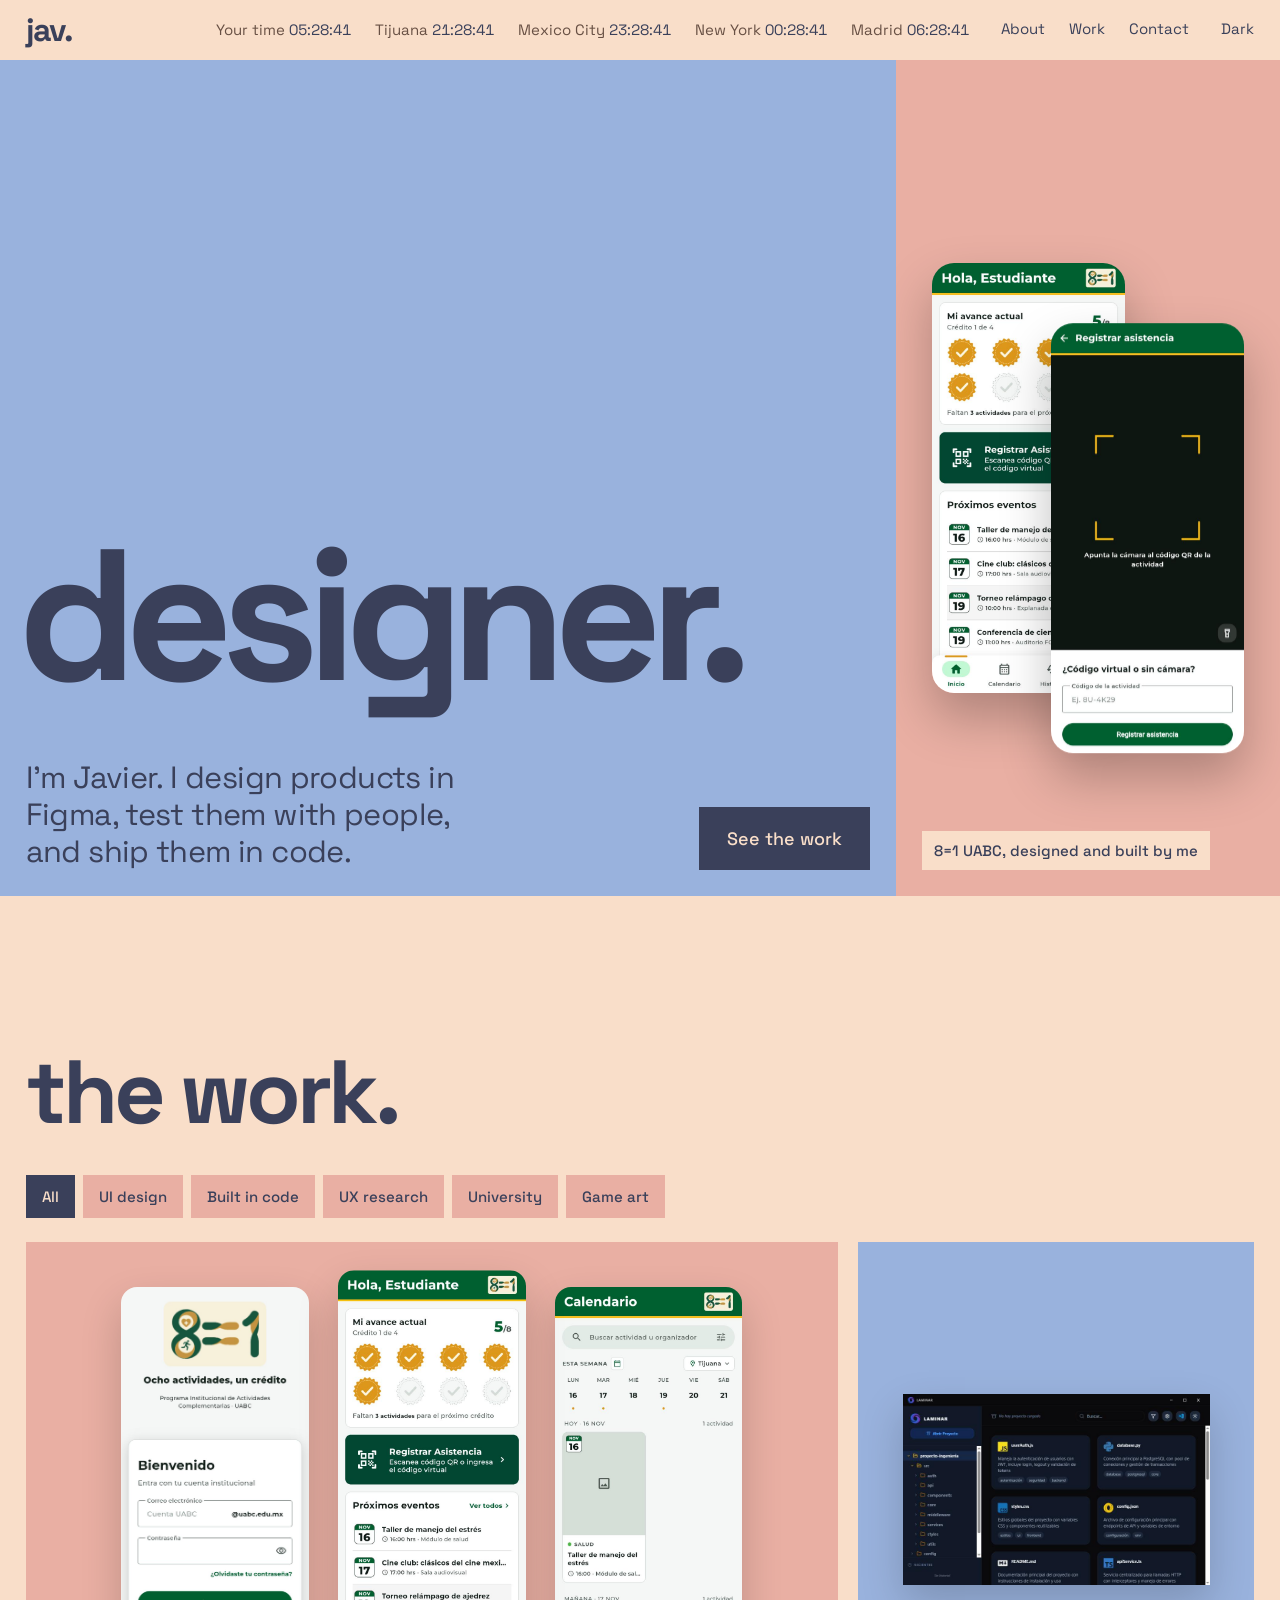
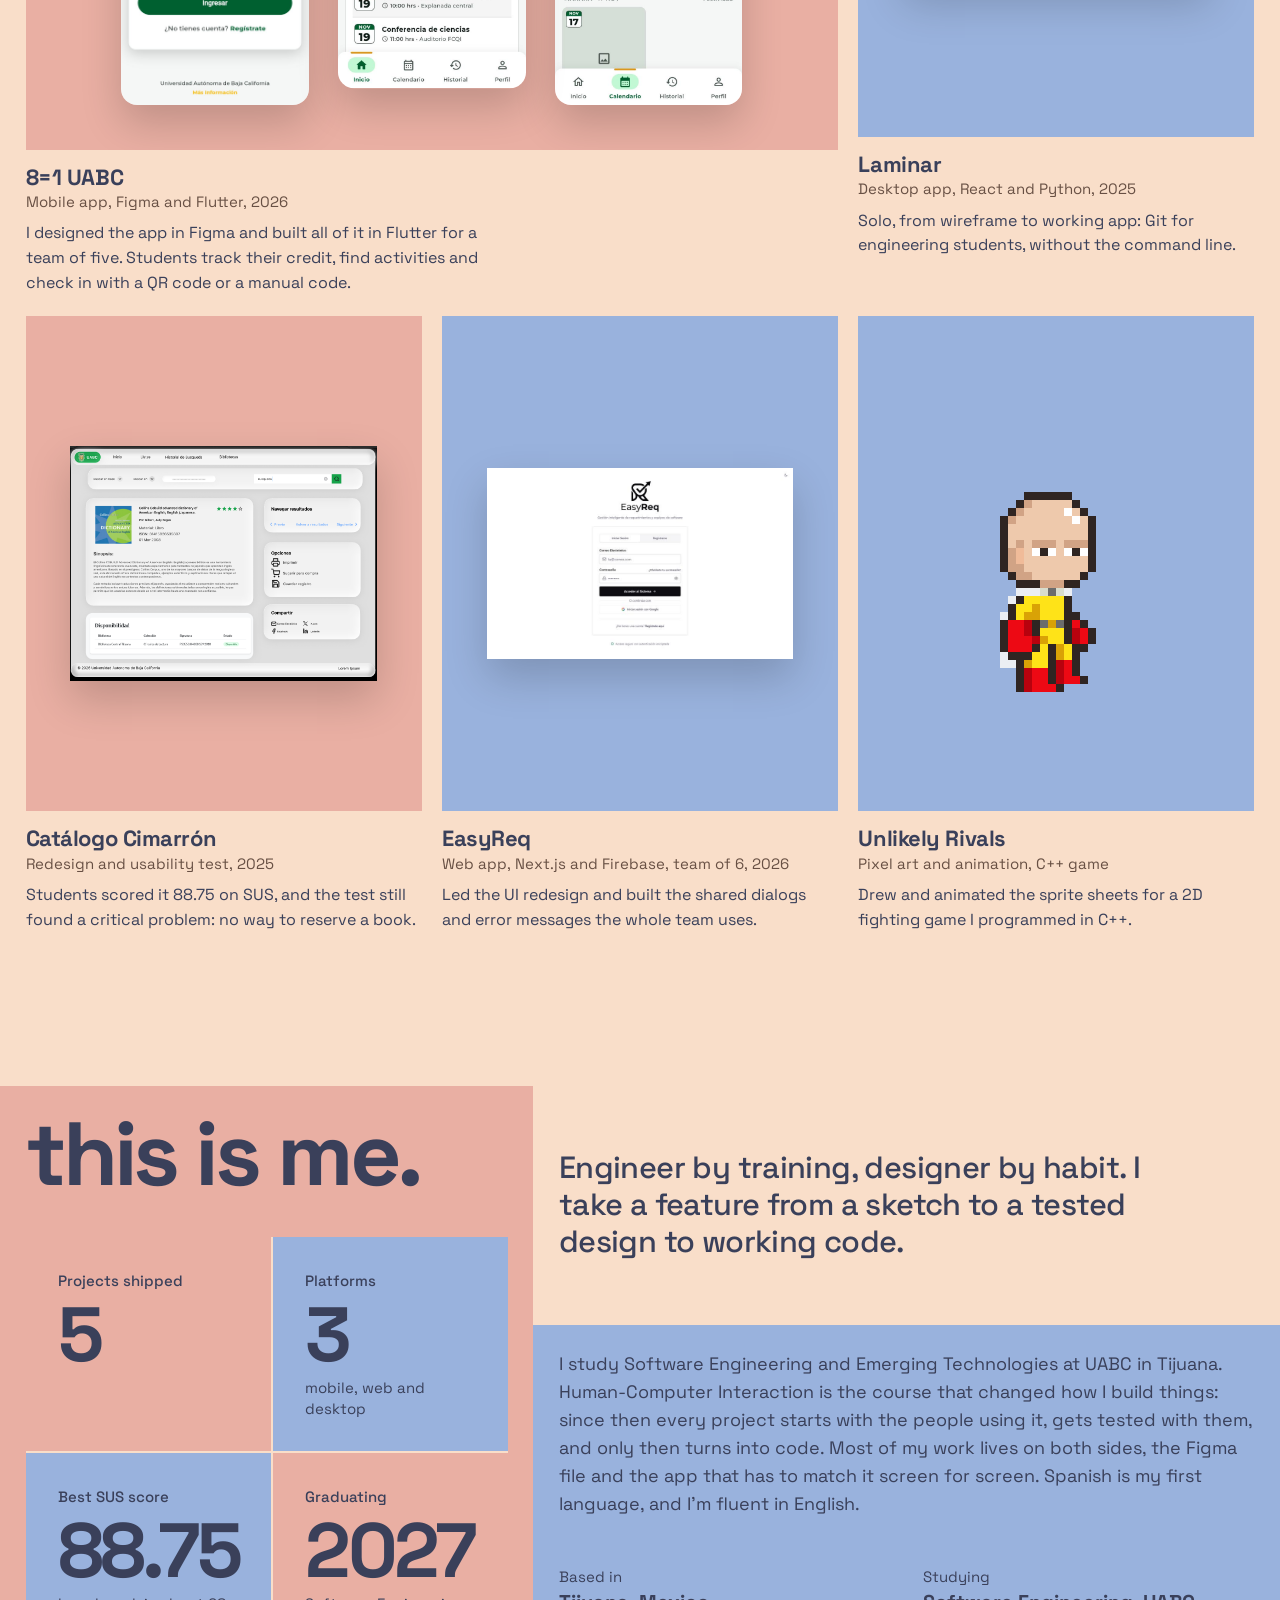
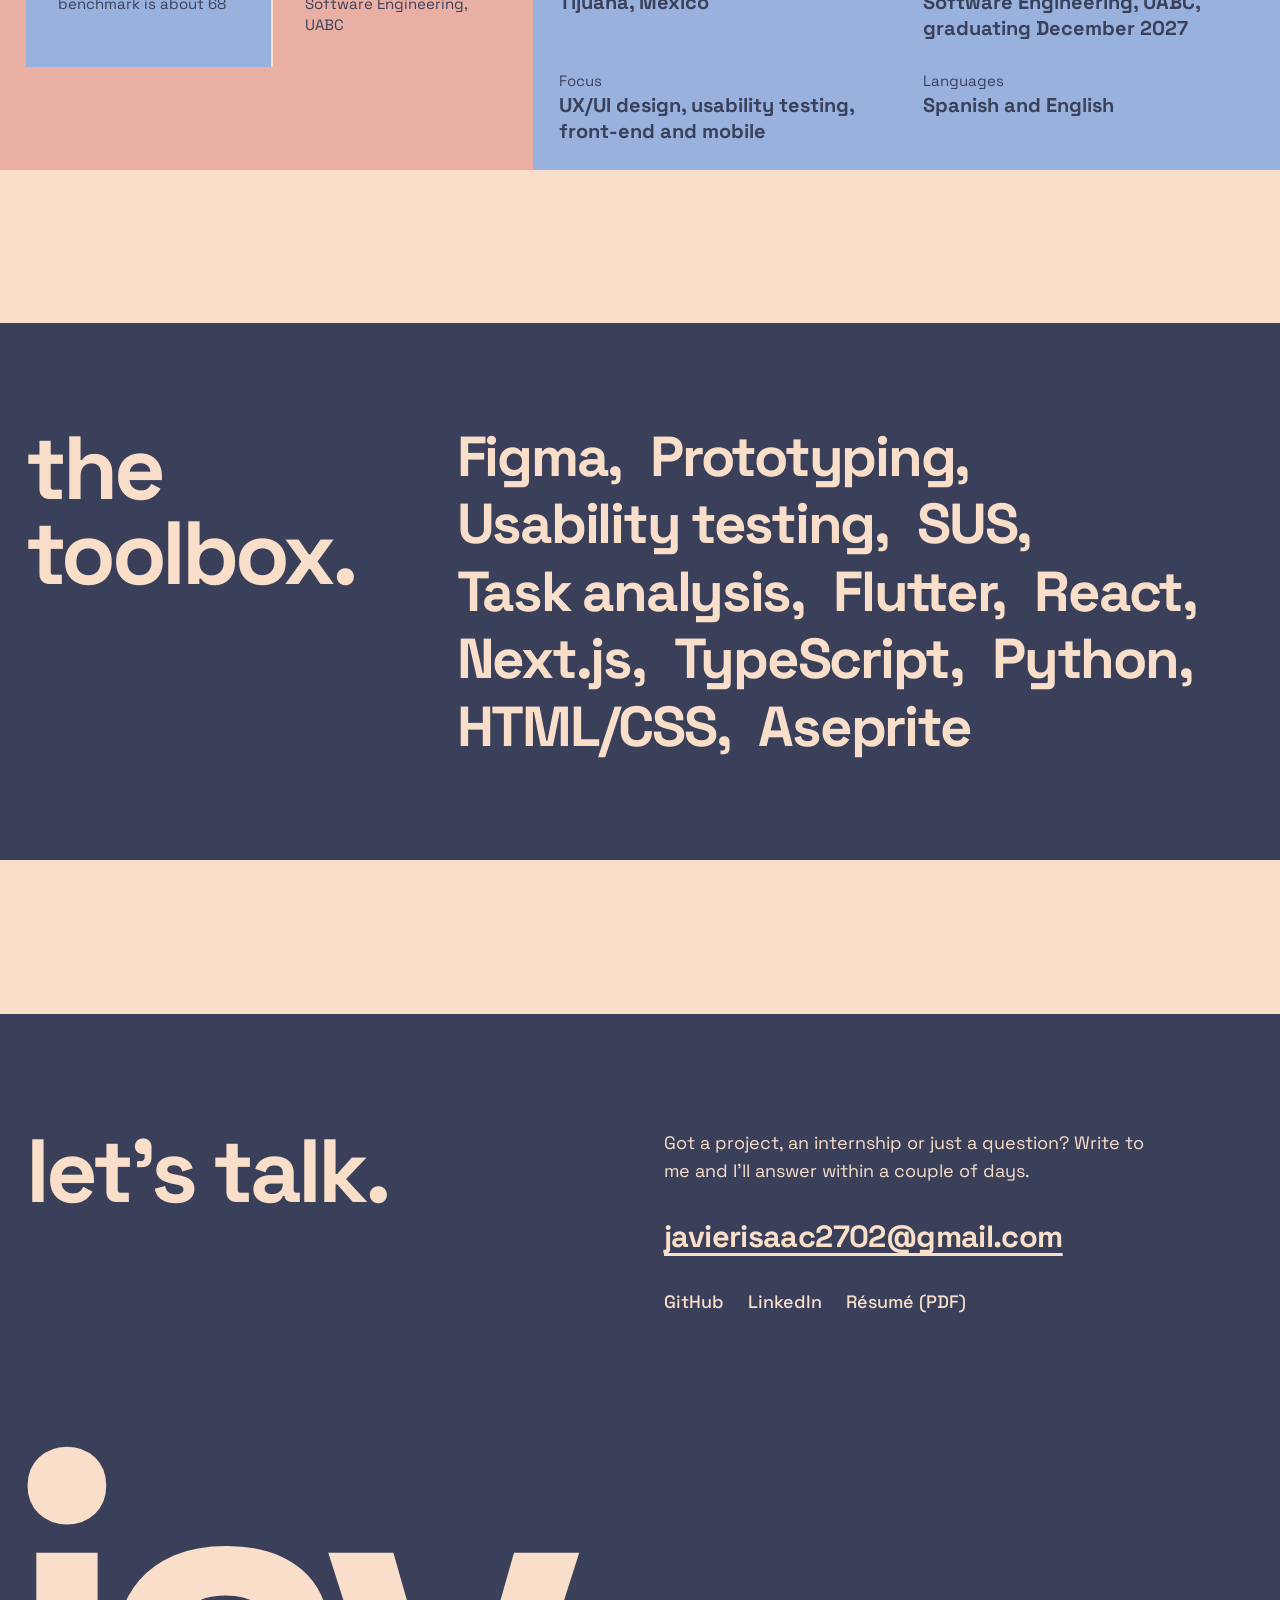
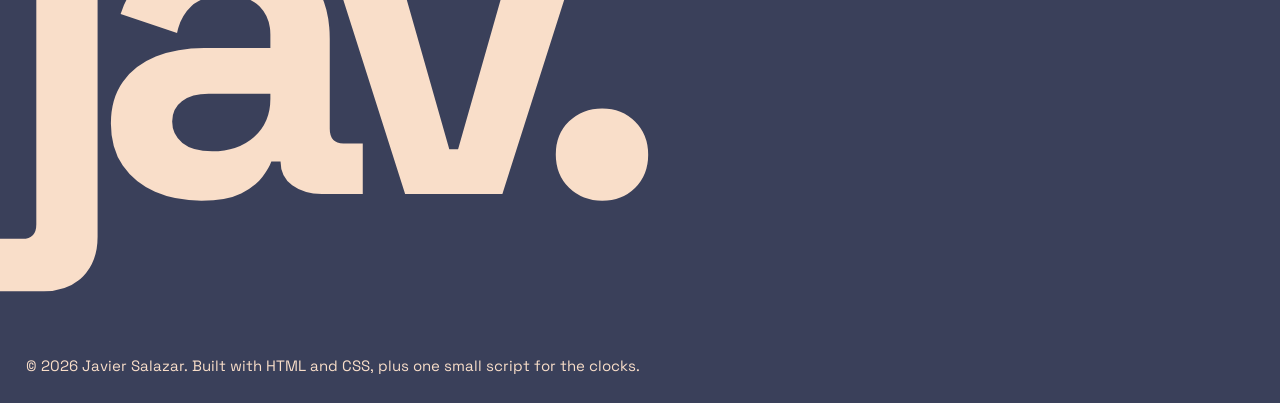
==== index.html @ c0b92c27 "Keep the footer wordmark from overlapping the footer note" ====
<!doctype html>
<html lang="en">
<head>
  <meta charset="utf-8">
  <meta name="viewport" content="width=device-width, initial-scale=1">
  <title>Javier Salazar, UX designer who builds</title>
  <meta name="description" content="Javier Salazar designs mobile, web and desktop products in Figma, tests them with people, and builds them in code. Software Engineering student at UABC in Tijuana.">
  <link rel="preconnect" href="https://fonts.googleapis.com">
  <link rel="preconnect" href="https://fonts.gstatic.com" crossorigin>
  <link href="https://fonts.googleapis.com/css2?family=Space+Grotesk:wght@400;500;700&display=swap" rel="stylesheet">
  <link rel="stylesheet" href="style.css?v=3">
  <script src="clock.js" defer></script>
</head>
<body id="top">

  <header class="bar">
    <a class="wordmark" href="#top" aria-label="Javier Salazar, back to top">jav.</a>

    <!-- The only JavaScript on the page fills these in (clock.js). -->
    <ul class="clocks" aria-label="Local times">
      <li><span class="city">Your time</span> <time data-tz="local">--:--:--</time></li>
      <li><span class="city">Tijuana</span> <time data-tz="America/Tijuana">--:--:--</time></li>
      <li><span class="city">Mexico City</span> <time data-tz="America/Mexico_City">--:--:--</time></li>
      <li><span class="city">New York</span> <time data-tz="America/New_York">--:--:--</time></li>
      <li><span class="city">Madrid</span> <time data-tz="Europe/Madrid">--:--:--</time></li>
    </ul>

    <nav class="links" aria-label="Sections">
      <a href="#about">About</a>
      <a href="#work">Work</a>
      <a href="#contact">Contact</a>
    </nav>

    <label class="theme-switch">
      <input type="checkbox" id="theme" aria-label="Switch between light and dark">
    </label>

    <input type="checkbox" id="menu" class="menu-state" aria-label="Open the menu">
    <label for="menu" class="menu-button" aria-hidden="true"><span class="when-closed">Menu</span><span class="when-open">Close</span></label>
    <nav class="menu" aria-label="Menu">
      <a href="#about">About</a>
      <a href="#work">Work</a>
      <a href="#toolbox">Toolbox</a>
      <a href="#contact">Contact</a>
    </nav>
  </header>

  <main>
    <section class="hero" aria-labelledby="hero-title">
      <div class="hero-text">
        <h1 id="hero-title" class="hero-word">designer.</h1>
        <div class="hero-foot">
          <p class="hero-lede">I'm Javier. I design products in Figma, test them with people, and ship them in code.</p>
          <a class="button" href="#work">See the work</a>
        </div>
      </div>
      <!-- Swap for a portrait of Javier when there is one: <figure class="hero-photo"><img src="img/portrait.jpg" ...></figure> -->
      <a class="hero-screens" href="work/8-1.html" aria-label="8=1 UABC, see the case study">
        <img src="img/8-1/home.jpg" width="412" height="917" alt="">
        <img src="img/8-1/check-in.jpg" width="412" height="917" alt="">
        <span class="hero-tag">8=1 UABC, designed and built by me</span>
      </a>
    </section>

    <section class="work-section" id="work" aria-labelledby="work-title">
      <h2 id="work-title" class="section-title reveal">the work.</h2>

      <!-- Filters run on CSS only: each radio button hides the projects without its tag. -->
      <fieldset class="filters">
        <legend class="visually-hidden">Filter projects</legend>
        <input type="radio" name="filter" id="f-all" checked><label for="f-all">All</label>
        <input type="radio" name="filter" id="f-ui"><label for="f-ui">UI design</label>
        <input type="radio" name="filter" id="f-code"><label for="f-code">Built in code</label>
        <input type="radio" name="filter" id="f-research"><label for="f-research">UX research</label>
        <input type="radio" name="filter" id="f-uni"><label for="f-uni">University</label>
        <input type="radio" name="filter" id="f-art"><label for="f-art">Game art</label>
      </fieldset>

      <ul class="works">
        <li class="work work-featured" data-tags="ui code uni">
          <a href="work/8-1.html">
            <span class="shot shot-phones">
              <img src="img/8-1/login.jpg" width="412" height="917" alt="8=1 login screen">
              <img src="img/8-1/home.jpg" width="412" height="917" alt="8=1 home screen with 5 of 8 activities done and upcoming events">
              <img src="img/8-1/calendar.jpg" width="412" height="917" alt="8=1 calendar of activities">
            </span>
            <h3>8=1 UABC</h3>
            <p>Mobile app, Figma and Flutter, 2026</p>
            <p class="blurb">I designed the app in Figma and built all of it in Flutter for a team of five. Students track their credit, find activities and check in with a QR code or a manual code.</p>
          </a>
        </li>
        <li class="work" data-tags="ui code">
          <a href="work/laminar.html">
            <span class="shot shot-wide"><img src="img/laminar/main.png" width="800" height="500" alt="Laminar project view with a folder tree and file cards with tags"></span>
            <h3>Laminar</h3>
            <p>Desktop app, React and Python, 2025</p>
            <p class="blurb">Solo, from wireframe to working app: Git for engineering students, without the command line.</p>
          </a>
        </li>
        <li class="work" data-tags="ui research uni">
          <a href="work/catalogo.html">
            <span class="shot shot-wide"><img src="img/catalogo/result.png" width="1120" height="858" alt="Book record screen from the Catálogo Cimarrón prototype"></span>
            <h3>Catálogo Cimarrón</h3>
            <p>Redesign and usability test, 2025</p>
            <p class="blurb">Students scored it 88.75 on SUS, and the test still found a critical problem: no way to reserve a book.</p>
          </a>
        </li>
        <li class="work" data-tags="ui code uni">
          <a href="work/easyreq.html">
            <span class="shot shot-wide"><img src="img/easyreq/login.png" width="800" height="500" alt="EasyReq sign-in screen"></span>
            <h3>EasyReq</h3>
            <p>Web app, Next.js and Firebase, team of 6, 2026</p>
            <p class="blurb">Led the UI redesign and built the shared dialogs and error messages the whole team uses.</p>
          </a>
        </li>
        <li class="work" data-tags="art code">
          <a href="work/pixel-art.html">
            <span class="shot shot-sprite"><span class="sprite" role="img" aria-label="Pixel art fighter in a walking loop"></span></span>
            <h3>Unlikely Rivals</h3>
            <p>Pixel art and animation, C++ game</p>
            <p class="blurb">Drew and animated the sprite sheets for a 2D fighting game I programmed in C++.</p>
          </a>
        </li>
      </ul>
    </section>

    <section class="about" id="about" aria-labelledby="about-title">
      <div class="about-me">
        <h2 id="about-title" class="section-title">this is me.</h2>
        <!-- Swap for a photo of Javier when there is one: <figure class="about-photo"><img src="img/about.jpg" ...></figure> -->
        <dl class="about-numbers">
          <div><dt>Projects shipped</dt><dd>5</dd></div>
          <div><dt>Platforms</dt><dd>3</dd><dd class="small">mobile, web and desktop</dd></div>
          <div><dt>Best SUS score</dt><dd>88.75</dd><dd class="small">benchmark is about 68</dd></div>
          <div><dt>Graduating</dt><dd>2027</dd><dd class="small">Software Engineering, UABC</dd></div>
        </dl>
      </div>
      <p class="statement reveal">Engineer by training, designer by habit. I take a feature from a sketch to a tested design to working code.</p>
      <div class="about-detail reveal">
        <p>I study Software Engineering and Emerging Technologies at UABC in Tijuana. Human-Computer Interaction is the course that changed how I build things: since then every project starts with the people using it, gets tested with them, and only then turns into code. Most of my work lives on both sides, the Figma file and the app that has to match it screen for screen. Spanish is my first language, and I'm fluent in English.</p>
        <dl class="facts">
          <div><dt>Based in</dt><dd>Tijuana, Mexico</dd></div>
          <div><dt>Studying</dt><dd>Software Engineering, UABC, graduating December 2027</dd></div>
          <div><dt>Focus</dt><dd>UX/UI design, usability testing, front-end and mobile</dd></div>
          <div><dt>Languages</dt><dd>Spanish and English</dd></div>
        </dl>
      </div>
    </section>

    <section class="toolbox" id="toolbox" aria-labelledby="toolbox-title">
      <h2 id="toolbox-title" class="section-title reveal">the toolbox.</h2>
      <ul class="tools reveal">
        <li>Figma</li><li>Prototyping</li><li>Usability testing</li><li>SUS</li><li>Task analysis</li><li>Flutter</li><li>React</li><li>Next.js</li><li>TypeScript</li><li>Python</li><li>HTML/CSS</li><li>Aseprite</li>
      </ul>
    </section>

  </main>

  <footer class="contact" id="contact" aria-labelledby="contact-title">
    <h2 id="contact-title" class="section-title reveal">let's talk.</h2>
    <div class="contact-body reveal">
      <p>Got a project, an internship or just a question? Write to me and I'll answer within a couple of days.</p>
      <a class="email" href="mailto:javierisaac2702@gmail.com?subject=Hi%20Javier">javierisaac2702@gmail.com</a>
      <ul class="socials">
        <li><a href="https://github.com/JavSalL">GitHub</a></li>
        <li><a href="https://www.linkedin.com/in/javier-salazar-3b8984393/">LinkedIn</a></li>
        <li><a href="resume.pdf">Résumé (PDF)</a></li>
      </ul>
    </div>
    <p class="footer-mark" aria-hidden="true">jav.</p>
    <p class="footer-note">© 2026 Javier Salazar. Built with HTML and CSS, plus one small script for the clocks.</p>
  </footer>

</body>
</html>
---- style.css ----
/* ---------- Palette ---------- */
:root {
  --twilight-indigo: #3a405aff;
  --powder-petal: #f9dec9ff;
  --powder-blue: #99b2ddff;
  --powder-blush: #e9afa3ff;
  --ash-brown: #685044ff;
}

/* ---------- Theme roles (light) ---------- */
:root {
  --ground: var(--powder-petal);
  --ink: var(--twilight-indigo);
  --soft: var(--ash-brown);              /* secondary text, only on the ground */
  --field-a: var(--powder-blush);
  --field-b: var(--powder-blue);
  --deep: var(--twilight-indigo);        /* the dark field (toolbox, contact) */
  --deep-ink: var(--powder-petal);
  --action: var(--twilight-indigo);
  --action-ink: var(--powder-petal);
  --theme-next: "Dark";
  color-scheme: light;
}

/* Dark roles. Written twice: once for the switch, once for the system setting. */
:root:has(#theme:checked) {
  --ground: var(--twilight-indigo);
  --ink: var(--powder-petal);
  --soft: var(--powder-blush);
  --field-a: var(--ash-brown);
  --field-b: color-mix(in oklab, var(--twilight-indigo), black 22%);
  --deep: var(--powder-blue);
  --deep-ink: var(--twilight-indigo);
  --action: var(--powder-blush);
  --action-ink: var(--twilight-indigo);
  --theme-next: "Light";
  color-scheme: dark;
}

@media (prefers-color-scheme: dark) {
  :root {
    --ground: var(--twilight-indigo);
    --ink: var(--powder-petal);
    --soft: var(--powder-blush);
    --field-a: var(--ash-brown);
    --field-b: color-mix(in oklab, var(--twilight-indigo), black 22%);
    --deep: var(--powder-blue);
    --deep-ink: var(--twilight-indigo);
    --action: var(--powder-blush);
    --action-ink: var(--twilight-indigo);
    --theme-next: "Light";
    color-scheme: dark;
  }
  :root:has(#theme:checked) {
    --ground: var(--powder-petal);
    --ink: var(--twilight-indigo);
    --soft: var(--ash-brown);
    --field-a: var(--powder-blush);
    --field-b: var(--powder-blue);
    --deep: var(--twilight-indigo);
    --deep-ink: var(--powder-petal);
    --action: var(--twilight-indigo);
    --action-ink: var(--powder-petal);
    --theme-next: "Dark";
    color-scheme: light;
  }
}

/* ---------- Scale and space ---------- */
:root {
  --font: "Space Grotesk", "Helvetica Neue", Arial, sans-serif;
  --size-giant: clamp(4.5rem, 14.6vw, 17rem);
  --size-title: clamp(3rem, 7vw, 7rem);
  --size-statement: clamp(1.5rem, 2.4vw, 2.25rem);
  --size-body: 1.125rem;
  --size-small: 0.9375rem;
  --edge: clamp(16px, 2vw, 32px);
  --section-gap: clamp(96px, 12vw, 200px);
  --ease: cubic-bezier(0.2, 0.7, 0.2, 1);
}

/* ---------- Base ---------- */
*, *::before, *::after { box-sizing: border-box; }
html { scroll-behavior: smooth; scroll-padding-top: 72px; }
body {
  margin: 0;
  background: var(--ground);
  color: var(--ink);
  font-family: var(--font);
  font-size: var(--size-body);
  line-height: 1.55;
  -webkit-font-smoothing: antialiased;
  transition: background-color 0.4s var(--ease), color 0.4s var(--ease);
}
img { display: block; max-width: 100%; height: auto; }
a { color: inherit; }
h1, h2, h3, p, ul, dl, dd, figure { margin: 0; }
ul { padding: 0; list-style: none; }
:focus-visible { outline: 3px solid var(--ink); outline-offset: 3px; }
::selection { background: var(--ink); color: var(--ground); }
.visually-hidden, .menu-state, .theme-switch input, .filters input {
  position: absolute; width: 1px; height: 1px; overflow: hidden;
  clip-path: inset(50%); white-space: nowrap;
}

.section-title {
  font-size: var(--size-title);
  font-weight: 700;
  letter-spacing: -0.045em;
  line-height: 0.95;
}

/* ---------- Header bar ---------- */
.bar {
  position: sticky; top: 0; z-index: 10;
  display: flex; align-items: center; gap: clamp(16px, 2.5vw, 40px);
  padding: 14px var(--edge);
  background: var(--ground);
  font-size: var(--size-small);
  transition: background-color 0.4s var(--ease);
}
.wordmark {
  font-size: 2rem; font-weight: 700; letter-spacing: -0.06em; line-height: 1;
  text-decoration: none; margin-right: auto;
}
.clocks { display: flex; gap: 24px; font-variant-numeric: tabular-nums; white-space: nowrap; }
.clocks .city { color: var(--soft); }
.links { display: flex; gap: 24px; }
.links a, .theme-switch, .menu-button {
  text-decoration: none; cursor: pointer;
  background-image: linear-gradient(currentColor, currentColor);
  background-size: 0 2px; background-position: 0 100%; background-repeat: no-repeat;
  transition: background-size 0.3s var(--ease);
  padding-bottom: 2px;
}
.links a:hover, .theme-switch:hover, .menu-button:hover { background-size: 100% 2px; }
.theme-switch::after { content: var(--theme-next); }
.theme-switch:has(input:focus-visible) { outline: 3px solid var(--ink); outline-offset: 3px; }

.menu-button { display: none; }
.menu-button .when-open { display: none; }
.menu {
  display: none;
  position: fixed; inset: 60px var(--edge) auto auto;
  min-width: 240px; padding: 24px;
  background: var(--deep); color: var(--deep-ink);
  flex-direction: column; gap: 8px;
  box-shadow: 0 18px 40px rgb(0 0 0 / 0.18);
}
.menu a { font-size: 2rem; font-weight: 700; letter-spacing: -0.03em; text-decoration: none; }
.menu a:hover { text-decoration: underline; text-decoration-thickness: 3px; }
:root:has(#menu:checked) .menu { display: flex; animation: drop 0.35s var(--ease); }
:root:has(#menu:checked) .menu-button .when-open { display: inline; }
:root:has(#menu:checked) .menu-button .when-closed { display: none; }
:root:has(#menu:focus-visible) .menu-button { outline: 3px solid var(--ink); outline-offset: 3px; }

/* ---------- Hero ---------- */
.hero {
  display: grid;
  grid-template-columns: 7fr 3fr;
  min-height: calc(100svh - 64px);
}
.hero-text {
  display: flex; flex-direction: column; justify-content: flex-end;
  gap: clamp(32px, 5vw, 72px);
  padding: var(--edge);
  background: var(--field-b);
  overflow: hidden;
}
.hero-word {
  font-size: var(--size-giant);
  font-weight: 700;
  letter-spacing: -0.065em;
  line-height: 0.85;
  margin-left: -0.04em;
  animation: rise 1s var(--ease) both;
}
.hero-foot {
  display: flex; align-items: end; justify-content: space-between; gap: 32px;
  animation: rise 1s 0.15s var(--ease) both;
}
.hero-lede { font-size: var(--size-statement); line-height: 1.2; letter-spacing: -0.02em; max-width: 24ch; }
.hero-photo { overflow: hidden; background: var(--field-a); }

/* Until there is a portrait: two real app screens on the coloured panel. */
.hero-screens {
  position: relative; overflow: hidden;
  display: flex; justify-content: center; align-items: center; gap: 0;
  padding: var(--edge);
  background: var(--field-a); color: var(--ink); text-decoration: none;
}
.hero-screens img {
  width: 58%; max-width: 280px; border-radius: 22px;
  box-shadow: 0 24px 50px rgb(0 0 0 / 0.25);
  animation: rise 1s 0.2s var(--ease) both;
  transition: transform 0.6s var(--ease);
}
.hero-screens img + img { margin-left: -22%; transform: translateY(14%); animation-delay: 0.35s; }
.hero-screens:hover img:first-child { transform: translateY(-3%); }
.hero-screens:hover img + img { transform: translateY(10%); }
.hero-tag {
  position: absolute; left: var(--edge); bottom: var(--edge);
  font-size: var(--size-small); font-weight: 500;
  padding: 8px 12px; background: var(--ground);
}
.hero-photo img {
  width: 100%; height: 100%; object-fit: cover;
  animation: settle 1.6s var(--ease) both;
}

.button {
  flex: none;
  display: inline-block;
  padding: 18px 28px;
  background: var(--action); color: var(--action-ink);
  font-weight: 500; text-decoration: none;
  transition: transform 0.2s var(--ease), background-color 0.2s var(--ease);
}
.button:hover { transform: translateY(-3px); }
.button:active { transform: translateY(1px) scale(0.98); }

/* ---------- About ---------- */
.about {
  display: grid;
  grid-template-columns: 5fr 7fr;
  grid-template-rows: auto 1fr;
  margin-top: var(--section-gap);
}
.about-me {
  grid-row: span 2;
  display: flex; flex-direction: column; gap: 40px;
  padding: var(--edge);
  background: var(--field-a);
}
.about-photo { overflow: hidden; }
.about-numbers {
  display: grid; grid-template-columns: 1fr 1fr; gap: 2px;
  background: var(--ground);
}
.about-numbers > div { padding: clamp(20px, 2.5vw, 36px); background: var(--field-a); display: flex; flex-direction: column; gap: 4px; }
.about-numbers > div:nth-child(2), .about-numbers > div:nth-child(3) { background: var(--field-b); }
.about-numbers dt { font-size: var(--size-small); font-weight: 500; }
.about-numbers dd { font-size: clamp(3rem, 6vw, 5.5rem); font-weight: 700; letter-spacing: -0.05em; line-height: 1; }
.about-numbers dd.small { font-size: var(--size-small); font-weight: 400; letter-spacing: 0; line-height: 1.4; }
.about-photo img { width: 100%; aspect-ratio: 4 / 5; object-fit: cover; transition: transform 0.8s var(--ease); }
.about-photo:hover img { transform: scale(1.04); }
.statement {
  padding: clamp(32px, 5vw, 80px) var(--edge);
  font-size: var(--size-statement); font-weight: 500;
  line-height: 1.2; letter-spacing: -0.02em;
  max-width: 30ch; box-sizing: content-box;
}
.about-detail {
  display: flex; flex-direction: column; justify-content: flex-end; gap: 48px;
  padding: var(--edge);
  background: var(--field-b);
}
.about-detail > p { max-width: 62ch; }
.facts { display: grid; grid-template-columns: repeat(2, 1fr); gap: 28px 32px; }
.facts dt { font-size: var(--size-small); }
.facts dd { font-weight: 700; font-size: 1.25rem; line-height: 1.3; }

/* ---------- Toolbox ---------- */
.toolbox {
  margin-top: var(--section-gap);
  padding: clamp(56px, 8vw, 120px) var(--edge);
  background: var(--deep); color: var(--deep-ink);
  display: grid; grid-template-columns: 1fr 2fr; gap: 32px;
}
.tools { display: flex; flex-wrap: wrap; gap: 0.1em 0.5em; font-size: clamp(2rem, 4.4vw, 4.25rem); font-weight: 700; letter-spacing: -0.04em; line-height: 1.1; }
.tools li:not(:last-child)::after { content: ","; }
.tools li { transition: transform 0.3s var(--ease); }
.tools li:hover { transform: translateY(-6px); }

/* ---------- Work ---------- */
.work-section { margin-top: var(--section-gap); padding: 0 var(--edge); }
.filters {
  display: flex; flex-wrap: wrap; gap: 8px;
  margin: 40px 0 24px; padding: 0; border: 0;
}
.filters label {
  padding: 10px 16px;
  background: var(--field-a);
  font-size: var(--size-small); font-weight: 500;
  cursor: pointer;
  transition: background-color 0.2s var(--ease), color 0.2s var(--ease), transform 0.15s var(--ease);
}
.filters label:hover { background: var(--field-b); }
.filters label:active { transform: scale(0.96); }
.filters input:checked + label { background: var(--action); color: var(--action-ink); }
.filters input:focus-visible + label { outline: 3px solid var(--ink); outline-offset: 3px; }

.works { display: grid; grid-template-columns: repeat(3, 1fr); gap: clamp(12px, 1.6vw, 24px); }
.work a { display: block; text-decoration: none; }
/* Each project sits on a coloured panel, so screenshots of any shape keep their full frame. */
.shot {
  display: grid; place-items: center;
  grid-template: 100% / 100%;
  aspect-ratio: 4 / 5; overflow: hidden;
  padding: clamp(24px, 3.5vw, 56px);
  background: var(--field-a);
}
.work:nth-child(even) .shot { background: var(--field-b); }
.shot img {
  max-width: 100%; max-height: 100%; width: auto; height: auto;
  box-shadow: 0 18px 40px rgb(0 0 0 / 0.18);
  transition: transform 0.6s var(--ease);
}
.shot-phone img { height: 100%; object-fit: contain; border-radius: 18px; }
.shot-wide img { width: 100%; }
.shot-logo, .work:nth-child(even) .shot-logo { background: var(--powder-petal); }
.shot-logo img { width: 70%; box-shadow: none; }
.shot-sprite, .work:nth-child(even) .shot-sprite { background: var(--powder-blue); }
.work a:hover .shot img, .work a:hover .sprite { transform: scale(1.04); }

/* Pixel art: a 4-frame walk cycle from the sprite sheet, scaled up without smoothing. */
.sprite {
  display: block; width: 128px; height: 256px;
  background: url("img/pixel/sprite.png") 0 -256px / 512px 1280px no-repeat;
  image-rendering: pixelated;
  transition: transform 0.6s var(--ease);
}
@media (prefers-reduced-motion: no-preference) {
  .sprite { animation: walk 0.6s steps(4) infinite; }
}
@keyframes walk { to { background-position-x: -512px; } }
.work a { overflow: hidden; }
.work h3 { margin-top: 14px; font-size: 1.375rem; font-weight: 700; letter-spacing: -0.02em; line-height: 1.2; }
.work p { color: var(--soft); font-size: var(--size-small); }
.work .blurb { color: var(--ink); font-size: 1rem; margin-top: 8px; max-width: 46ch; }
.work-featured { grid-column: span 2; }
.work-featured .shot { aspect-ratio: 8 / 5; }
.shot-phones { display: flex; gap: 4%; justify-content: center; }
.shot-phones img { height: 100%; width: auto; border-radius: 16px; }
.shot-phones img:nth-child(2) { transform: translateY(-4%); }
.work a:focus-visible { outline-offset: 6px; }

/* CSS-only filtering: hide every project that does not carry the checked tag. */
.work-section:has(#f-ui:checked)       .work[data-tags]:not([data-tags~="ui"]),
.work-section:has(#f-code:checked)     .work[data-tags]:not([data-tags~="code"]),
.work-section:has(#f-research:checked) .work[data-tags]:not([data-tags~="research"]),
.work-section:has(#f-uni:checked)      .work[data-tags]:not([data-tags~="uni"]),
.work-section:has(#f-art:checked)      .work[data-tags]:not([data-tags~="art"]) { display: none; }

/* ---------- Contact and footer ---------- */
.contact {
  margin-top: var(--section-gap);
  padding: clamp(64px, 9vw, 140px) var(--edge) var(--edge);
  background: var(--deep); color: var(--deep-ink);
  display: grid; grid-template-columns: 1fr 1fr; gap: 32px 48px;
  overflow: hidden;
}
.contact-body { display: flex; flex-direction: column; gap: 28px; align-items: start; }
.contact-body > p { max-width: 40ch; }
.email {
  font-size: var(--size-statement); font-weight: 700; letter-spacing: -0.02em;
  text-decoration: underline; text-decoration-thickness: 3px; text-underline-offset: 6px;
  transition: text-underline-offset 0.25s var(--ease);
}
.email:hover { text-underline-offset: 10px; }
.socials { display: flex; flex-wrap: wrap; gap: 24px; }
.socials a { text-decoration: none; font-weight: 500; }
.socials a:hover { text-decoration: underline; }
.footer-mark {
  grid-column: 1 / -1;
  margin-top: clamp(48px, 8vw, 120px);
  font-size: clamp(8rem, 38vw, 40rem);
  font-weight: 700; letter-spacing: -0.08em; line-height: 0.72;
  margin-left: -0.05em;
  padding-bottom: 0.25em; /* room for the descender of the j, so it isn't cut or covered */
}
.footer-note { grid-column: 1 / -1; font-size: var(--size-small); }
.contact :focus-visible { outline-color: var(--deep-ink); }

/* ---------- Motion ---------- */
@keyframes rise { from { opacity: 0; transform: translateY(28px); } }
@keyframes settle { from { transform: scale(1.12); } }
@keyframes drop { from { opacity: 0; transform: translateY(-12px); } }

/* Scroll-linked entrances, no JavaScript. Browsers without support just show everything. */
@supports (animation-timeline: view()) {
  .reveal, .about-me, .works li {
    animation: rise linear both;
    animation-timeline: view();
    animation-range: entry 0% entry 40%;
  }
  .statement { animation-range: entry 0% entry 30%; }
  .about-detail { animation-range: entry 10% entry 50%; }
  .hero-photo img {
    animation: settle 1.6s var(--ease) both, drift linear both;
    animation-timeline: auto, scroll(root);
    animation-range: normal, 0 100vh;
  }
  @keyframes drift { to { translate: 0 8%; } }
}

@media (prefers-reduced-motion: reduce) {
  *, *::before, *::after {
    animation: none !important;
    transition-duration: 0.01ms !important;
    scroll-behavior: auto !important;
  }
}

/* ---------- Case study pages (work/*.html) ---------- */
.case-head {
  display: grid; grid-template-columns: 7fr 3fr; gap: 32px 48px; align-items: end;
  padding: clamp(48px, 7vw, 112px) var(--edge) clamp(32px, 4vw, 56px);
  background: var(--field-b);
}
.case-kicker { font-size: var(--size-small); font-weight: 500; grid-column: 1 / -1; }
.case-title {
  font-size: var(--size-title); font-weight: 700;
  letter-spacing: -0.045em; line-height: 0.95;
  animation: rise 1s var(--ease) both;
}
.case-lede { font-size: var(--size-statement); line-height: 1.25; letter-spacing: -0.02em; max-width: 34ch; grid-column: 1; }
.case-meta { display: grid; gap: 18px; grid-column: 2; grid-row: 2 / span 2; align-self: end; }
.case-meta dt { font-size: var(--size-small); }
.case-meta dd { font-weight: 700; line-height: 1.3; }

.stage {
  display: flex; gap: clamp(12px, 2vw, 28px); justify-content: center;
  padding: clamp(32px, 5vw, 80px) var(--edge);
  background: var(--field-a);
  overflow-x: auto;
}
.stage img { box-shadow: 0 18px 40px rgb(0 0 0 / 0.18); }
.stage-phones img { width: clamp(150px, 17vw, 240px); border-radius: 18px; flex: none; }
.stage-wide img { width: min(100%, 1100px); }
.stage-row { margin-inline: calc(var(--edge) * -1); gap: clamp(16px, 2vw, 32px); }
.stage-row .figure { flex: 1 1 0; min-width: 0; }
.stage-row .figure img { width: 100%; }
.stage-row figcaption { color: inherit; }
.stage-logo { background: var(--powder-petal); }
.stage-logo img { width: min(60%, 420px); box-shadow: none; }

.case-body { padding: 0 var(--edge); }
.case-body > * + * { margin-top: clamp(56px, 7vw, 112px); }
.case-body > .statement { padding: clamp(56px, 7vw, 112px) 0 0; }
.case-h {
  font-size: clamp(2rem, 4vw, 3.5rem); font-weight: 700;
  letter-spacing: -0.04em; line-height: 1;
}
.case-h + * { margin-top: 32px; }
.case-body p { max-width: 62ch; }
.case-body h3 { font-size: 1.5rem; font-weight: 700; letter-spacing: -0.02em; line-height: 1.2; margin-bottom: 10px; }

.decisions { display: grid; gap: clamp(32px, 4vw, 56px); }
.decisions li {
  display: grid; grid-template-columns: minmax(140px, 220px) 1fr; gap: clamp(20px, 4vw, 64px); align-items: center;
  padding-top: clamp(32px, 4vw, 56px); border-top: 2px solid currentColor;
}
.decisions img { border-radius: 14px; box-shadow: 0 12px 30px rgb(0 0 0 / 0.16); }

.pair { display: grid; grid-template-columns: 1fr 1fr; gap: 32px clamp(32px, 5vw, 80px); }
.pair > div { padding: clamp(24px, 3vw, 40px); background: var(--field-a); }
.pair > div:nth-child(even) { background: var(--field-b); }

.steps { display: grid; grid-template-columns: repeat(4, 1fr); gap: 16px; counter-reset: step; padding: 0; }
.steps li { counter-increment: step; padding: 24px; background: var(--field-a); }
.steps li::before { content: counter(step, decimal-leading-zero); display: block; font-size: 2.5rem; font-weight: 700; letter-spacing: -0.04em; margin-bottom: 12px; }

.figure img { width: 100%; max-width: 1100px; }
.figure figcaption, .note { color: var(--soft); font-size: var(--size-small); margin-top: 12px; }

.numbers { display: grid; grid-template-columns: repeat(3, 1fr); gap: 16px; }
.numbers p { padding: 24px; background: var(--deep); color: var(--deep-ink); }
.numbers strong { display: block; font-size: clamp(2.5rem, 5vw, 4.5rem); letter-spacing: -0.04em; line-height: 1; margin-bottom: 8px; }

.quote p { font-size: var(--size-statement); font-weight: 500; line-height: 1.25; letter-spacing: -0.02em; max-width: 30ch; }
.quote cite { display: block; margin-top: 12px; font-style: normal; color: var(--soft); }
.quote { margin-inline: 0; margin-bottom: 0; }

.findings { display: grid; gap: 0; }
.findings li { display: grid; grid-template-columns: 110px 1fr; gap: 16px; padding: 18px 0; border-top: 2px solid currentColor; }
.sev { font-weight: 700; font-size: var(--size-small); }

.points { display: grid; gap: 14px; max-width: 62ch; }
.points li { padding-left: 1.4em; position: relative; }
.points li::before { content: ""; position: absolute; left: 0; top: 0.6em; width: 0.6em; height: 0.6em; background: currentColor; }

.case-next {
  display: flex; justify-content: space-between; align-items: end; gap: 24px; flex-wrap: wrap;
  margin-top: var(--section-gap); padding: clamp(40px, 6vw, 96px) var(--edge);
  background: var(--field-b); text-decoration: none;
}
.case-next span { font-size: var(--size-small); font-weight: 500; }
.case-next strong { font-size: var(--size-title); letter-spacing: -0.045em; line-height: 0.95; transition: transform 0.4s var(--ease); }
.case-next:hover strong { transform: translateX(12px); }
.case-sprite { display: grid; place-items: center; padding: clamp(40px, 6vw, 96px); background: var(--powder-blue); }
.case-sprite .sprite { transform: scale(1.5); margin: 64px 0; }

@media (max-width: 900px) {
  .steps, .numbers { grid-template-columns: 1fr 1fr; }
}
@media (max-width: 760px) {
  .case-head { grid-template-columns: 1fr; }
  .case-meta { grid-column: 1; grid-row: auto; }
  .stage { justify-content: flex-start; }
  .decisions li { grid-template-columns: 1fr; }
  .decisions img { max-width: 220px; }
  .pair, .steps, .numbers { grid-template-columns: 1fr; }
  .findings li { grid-template-columns: 1fr; gap: 4px; }
}

/* ---------- Tablet ---------- */
@media (max-width: 1100px) {
  .clocks li:nth-child(n + 4) { display: none; }
  .about { grid-template-columns: 1fr 1fr; }
  .works { grid-template-columns: repeat(2, 1fr); }
}

/* ---------- Phone ---------- */
@media (max-width: 760px) {
  .clocks li:nth-child(n + 2) { display: none; }
  .clocks { margin-left: auto; }
  .wordmark { margin-right: 0; }
  .links { display: none; }
  .menu-button { display: inline; }

  .hero { grid-template-columns: 1fr; min-height: 0; }
  .hero-text { min-height: 62svh; }
  .hero-word { font-size: 19.5vw; }
  .hero-foot { flex-direction: column; align-items: start; }
  .hero-photo img { aspect-ratio: 4 / 5; }

  .about { grid-template-columns: 1fr; }
  .about-me { grid-row: auto; }
  .facts { grid-template-columns: 1fr; gap: 20px; }

  .toolbox { grid-template-columns: 1fr; }
  .works { grid-template-columns: 1fr; }
  .work-featured { grid-column: auto; }
  .work-featured .shot { aspect-ratio: 4 / 5; }
  .shot-phones img:not(:nth-child(2)) { display: none; }
  .hero-screens { min-height: 70svh; }
  .contact { grid-template-columns: 1fr; }
}
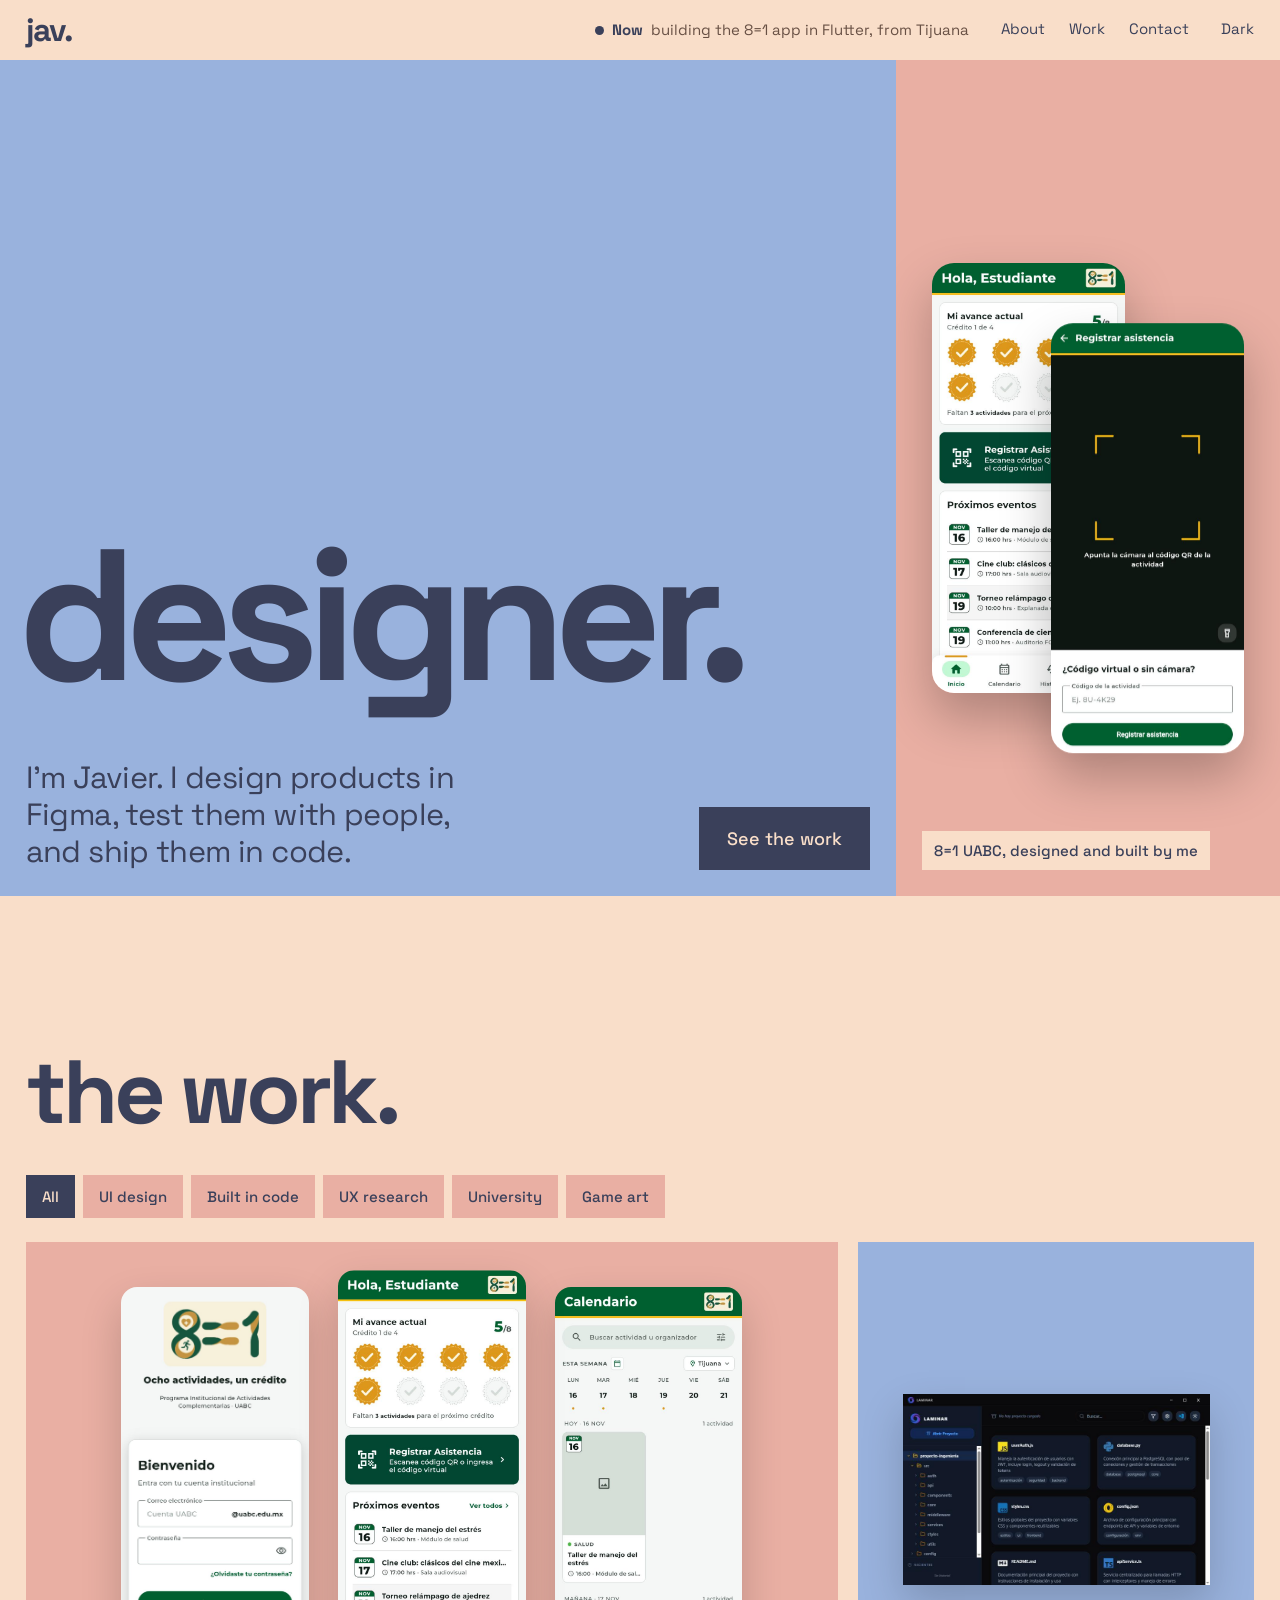
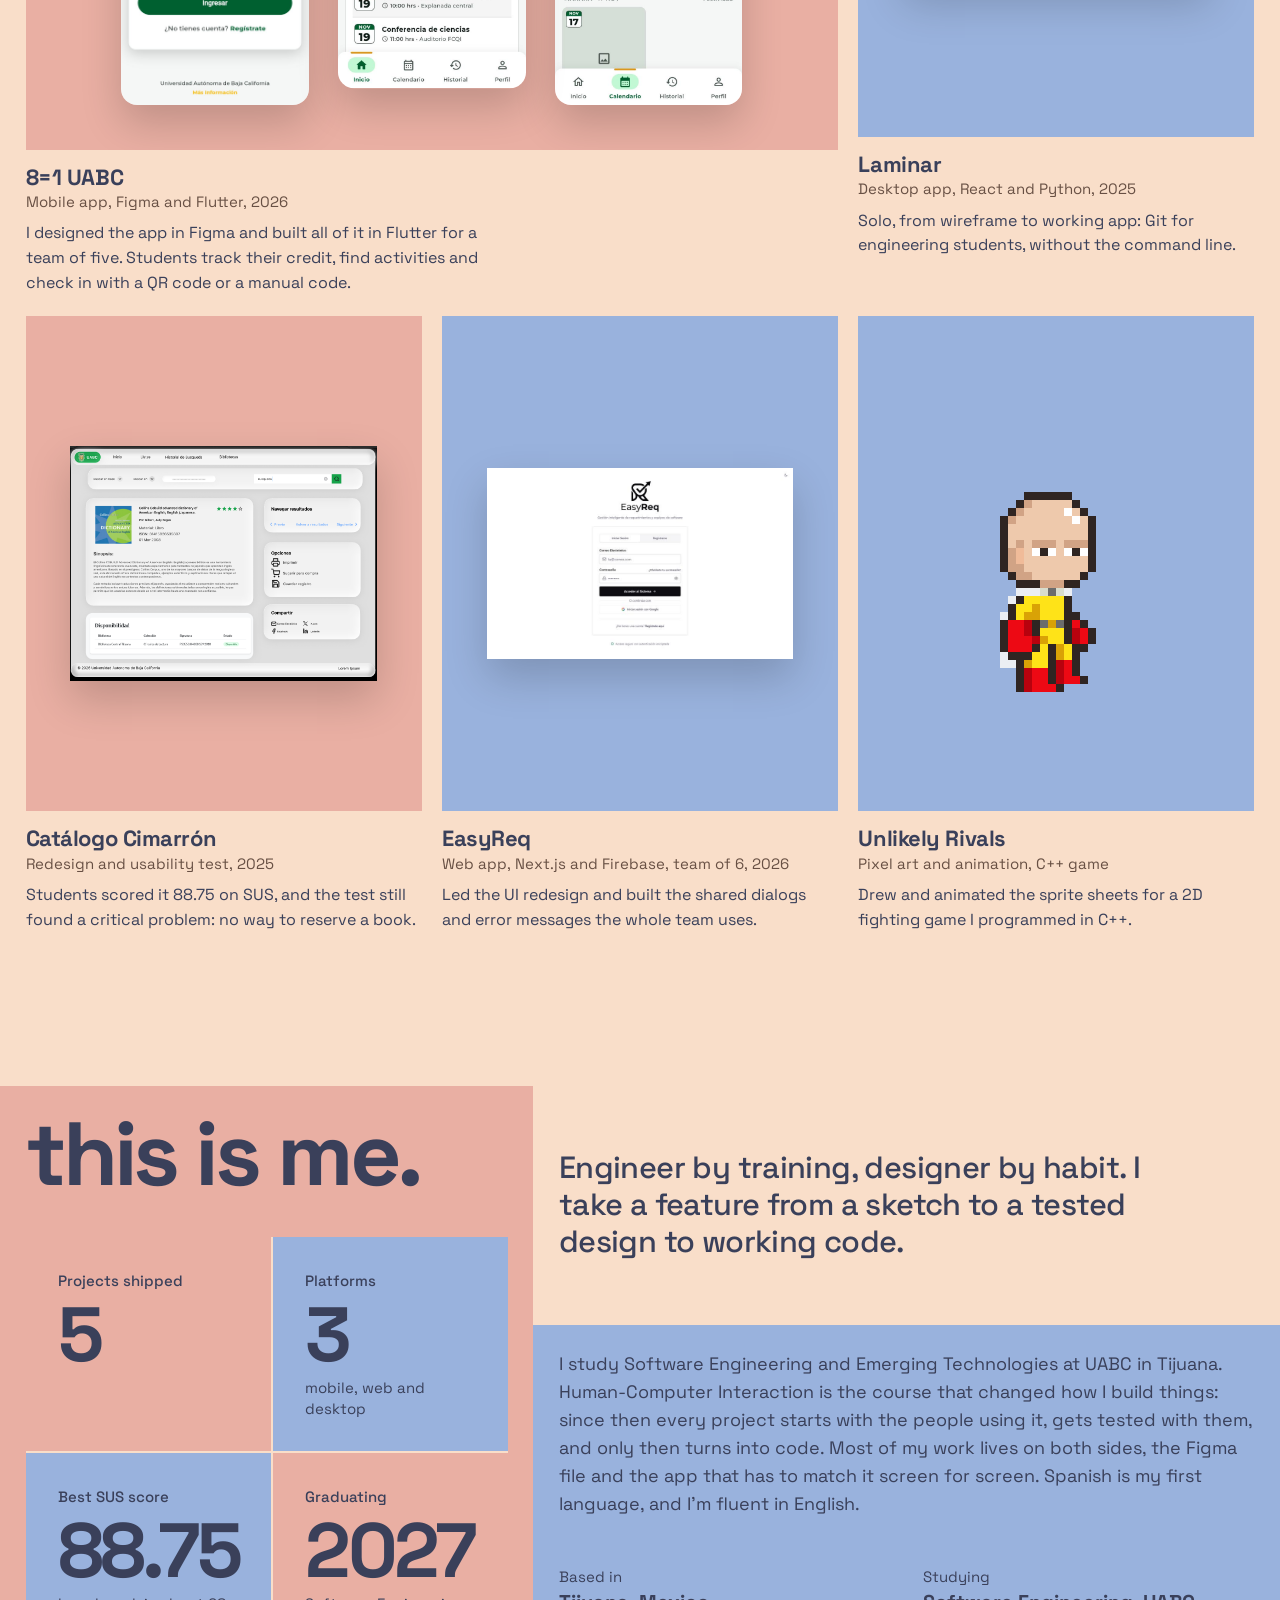
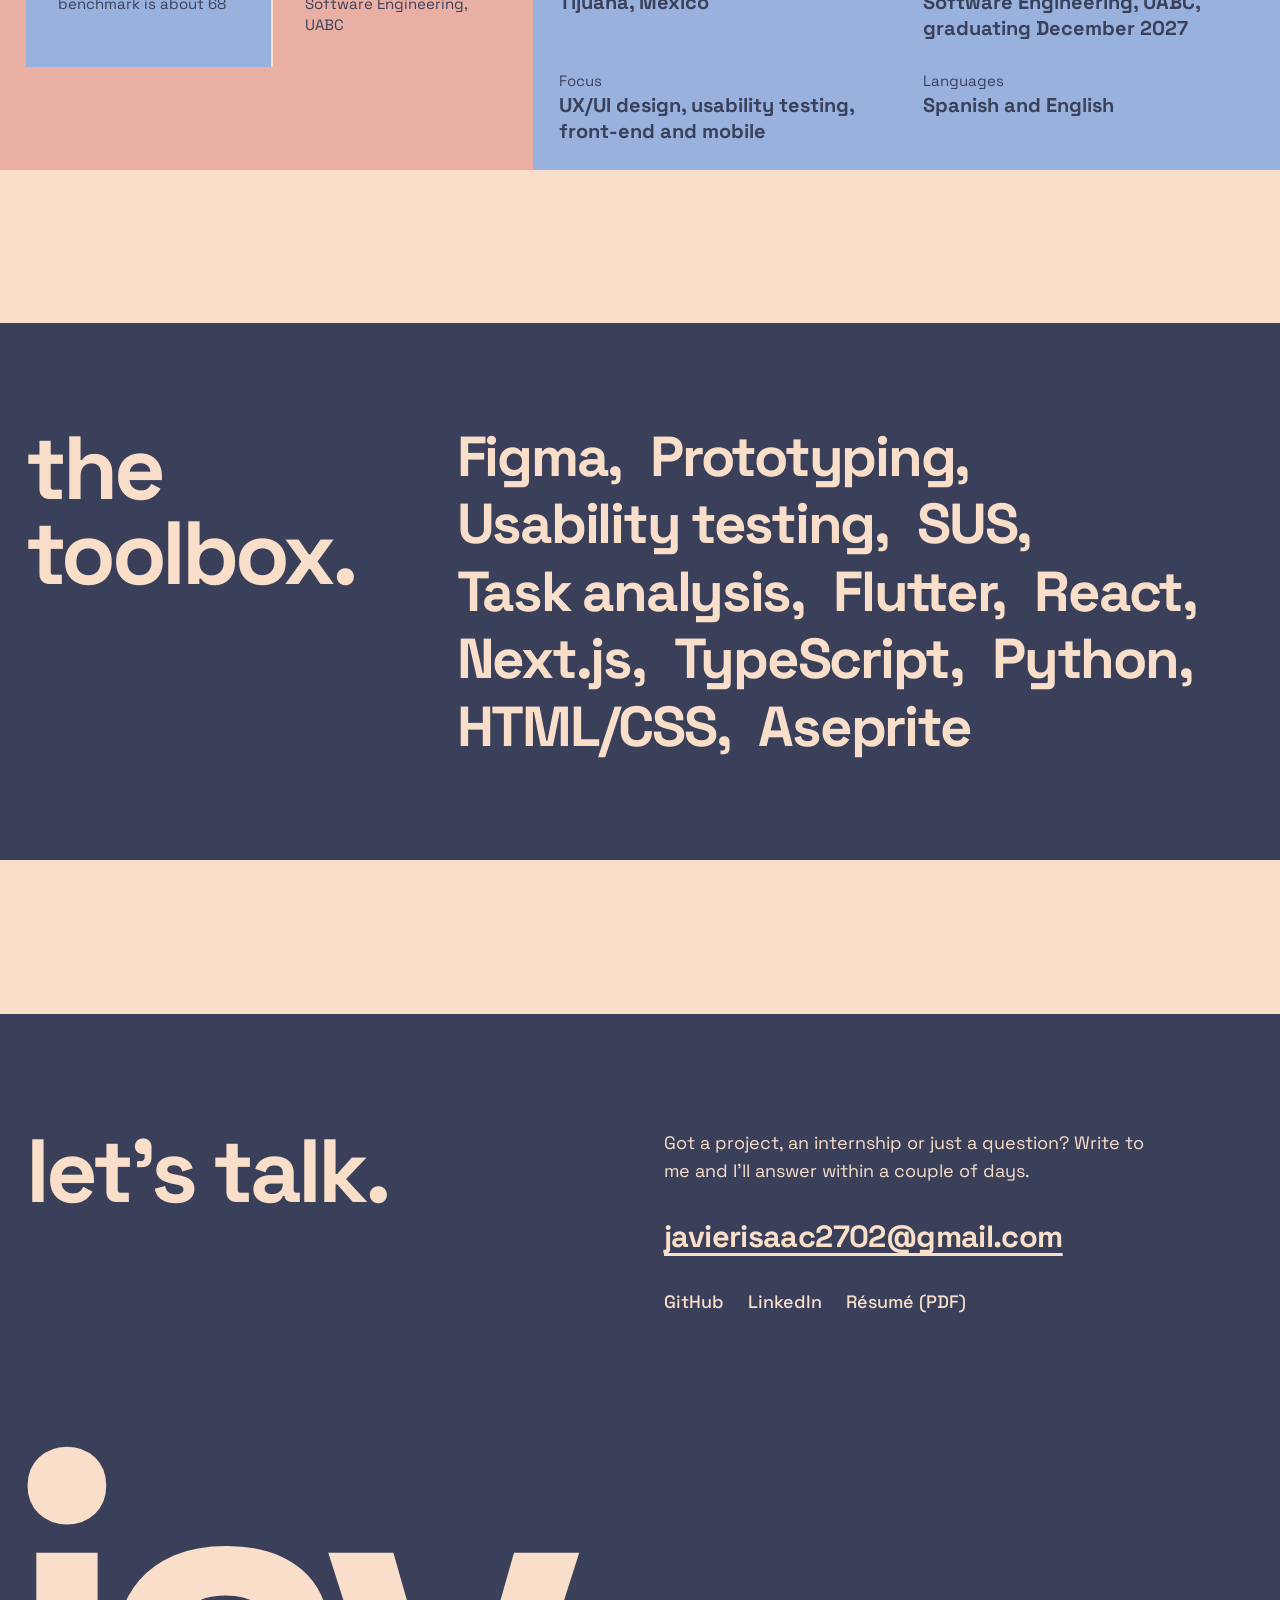
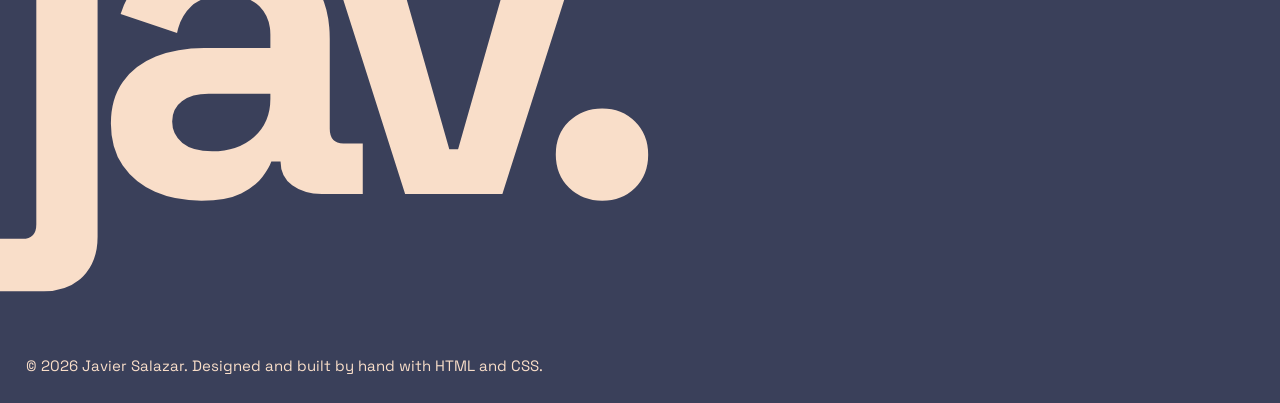
==== commit 380635bc: "Replace the header clocks with a 'now' line about current work" ====
--- a/index.html
+++ b/index.html
@@ -8,22 +8,15 @@
   <link rel="preconnect" href="https://fonts.googleapis.com">
   <link rel="preconnect" href="https://fonts.gstatic.com" crossorigin>
   <link href="https://fonts.googleapis.com/css2?family=Space+Grotesk:wght@400;500;700&display=swap" rel="stylesheet">
-  <link rel="stylesheet" href="style.css?v=3">
-  <script src="clock.js" defer></script>
+  <link rel="stylesheet" href="style.css?v=4">
+  <script src="menu.js" defer></script>
 </head>
 <body id="top">
 
   <header class="bar">
     <a class="wordmark" href="#top" aria-label="Javier Salazar, back to top">jav.</a>
 
-    <!-- The only JavaScript on the page fills these in (clock.js). -->
-    <ul class="clocks" aria-label="Local times">
-      <li><span class="city">Your time</span> <time data-tz="local">--:--:--</time></li>
-      <li><span class="city">Tijuana</span> <time data-tz="America/Tijuana">--:--:--</time></li>
-      <li><span class="city">Mexico City</span> <time data-tz="America/Mexico_City">--:--:--</time></li>
-      <li><span class="city">New York</span> <time data-tz="America/New_York">--:--:--</time></li>
-      <li><span class="city">Madrid</span> <time data-tz="Europe/Madrid">--:--:--</time></li>
-    </ul>
+    <p class="now"><span class="now-dot" aria-hidden="true"></span><span class="now-label">Now</span> <span class="now-long">building the 8=1 app in Flutter, from Tijuana</span><span class="now-short">building 8=1</span></p>
 
     <nav class="links" aria-label="Sections">
       <a href="#about">About</a>
@@ -168,7 +161,7 @@
       </ul>
     </div>
     <p class="footer-mark" aria-hidden="true">jav.</p>
-    <p class="footer-note">© 2026 Javier Salazar. Built with HTML and CSS, plus one small script for the clocks.</p>
+    <p class="footer-note">© 2026 Javier Salazar. Designed and built by hand with HTML and CSS.</p>
   </footer>
 
 </body>
--- a/style.css
+++ b/style.css
@@ -123,8 +123,19 @@
   font-size: 2rem; font-weight: 700; letter-spacing: -0.06em; line-height: 1;
   text-decoration: none; margin-right: auto;
 }
-.clocks { display: flex; gap: 24px; font-variant-numeric: tabular-nums; white-space: nowrap; }
-.clocks .city { color: var(--soft); }
+/* "Now" line: what Javier is working on at the moment. Edit the text in each page's header. */
+.now { display: flex; align-items: center; gap: 8px; white-space: nowrap; }
+.now-label { font-weight: 700; }
+.now-long { color: var(--soft); }
+.now-short { display: none; color: var(--soft); }
+.now-dot {
+  width: 9px; height: 9px; border-radius: 50%;
+  background: var(--action); flex: none;
+}
+@media (prefers-reduced-motion: no-preference) {
+  .now-dot { animation: pulse 2s ease-in-out infinite; }
+}
+@keyframes pulse { 50% { opacity: 0.25; transform: scale(0.7); } }
 .links { display: flex; gap: 24px; }
 .links a, .theme-switch, .menu-button {
   text-decoration: none; cursor: pointer;
@@ -506,15 +517,15 @@
 
 /* ---------- Tablet ---------- */
 @media (max-width: 1100px) {
-  .clocks li:nth-child(n + 4) { display: none; }
   .about { grid-template-columns: 1fr 1fr; }
   .works { grid-template-columns: repeat(2, 1fr); }
 }
 
 /* ---------- Phone ---------- */
 @media (max-width: 760px) {
-  .clocks li:nth-child(n + 2) { display: none; }
-  .clocks { margin-left: auto; }
+  .now { margin-left: auto; }
+  .now-long { display: none; }
+  .now-short { display: inline; }
   .wordmark { margin-right: 0; }
   .links { display: none; }
   .menu-button { display: inline; }
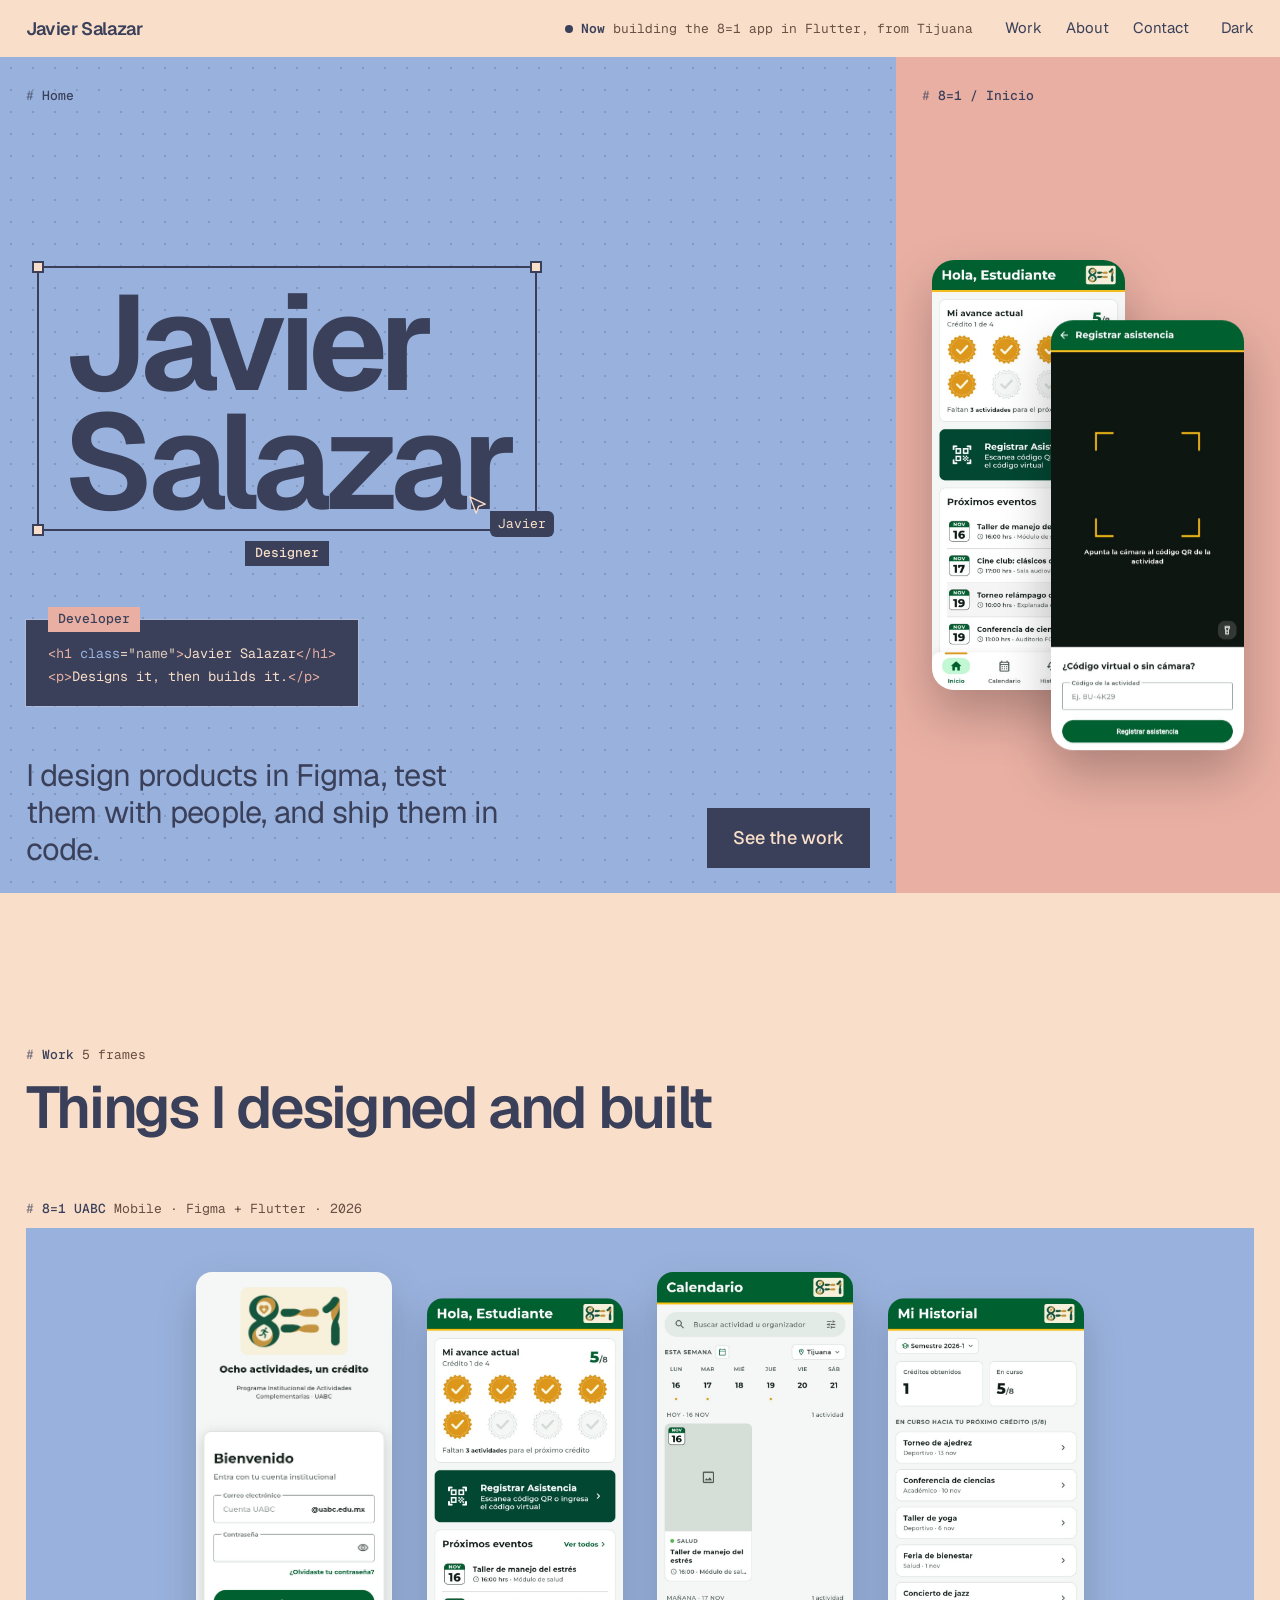
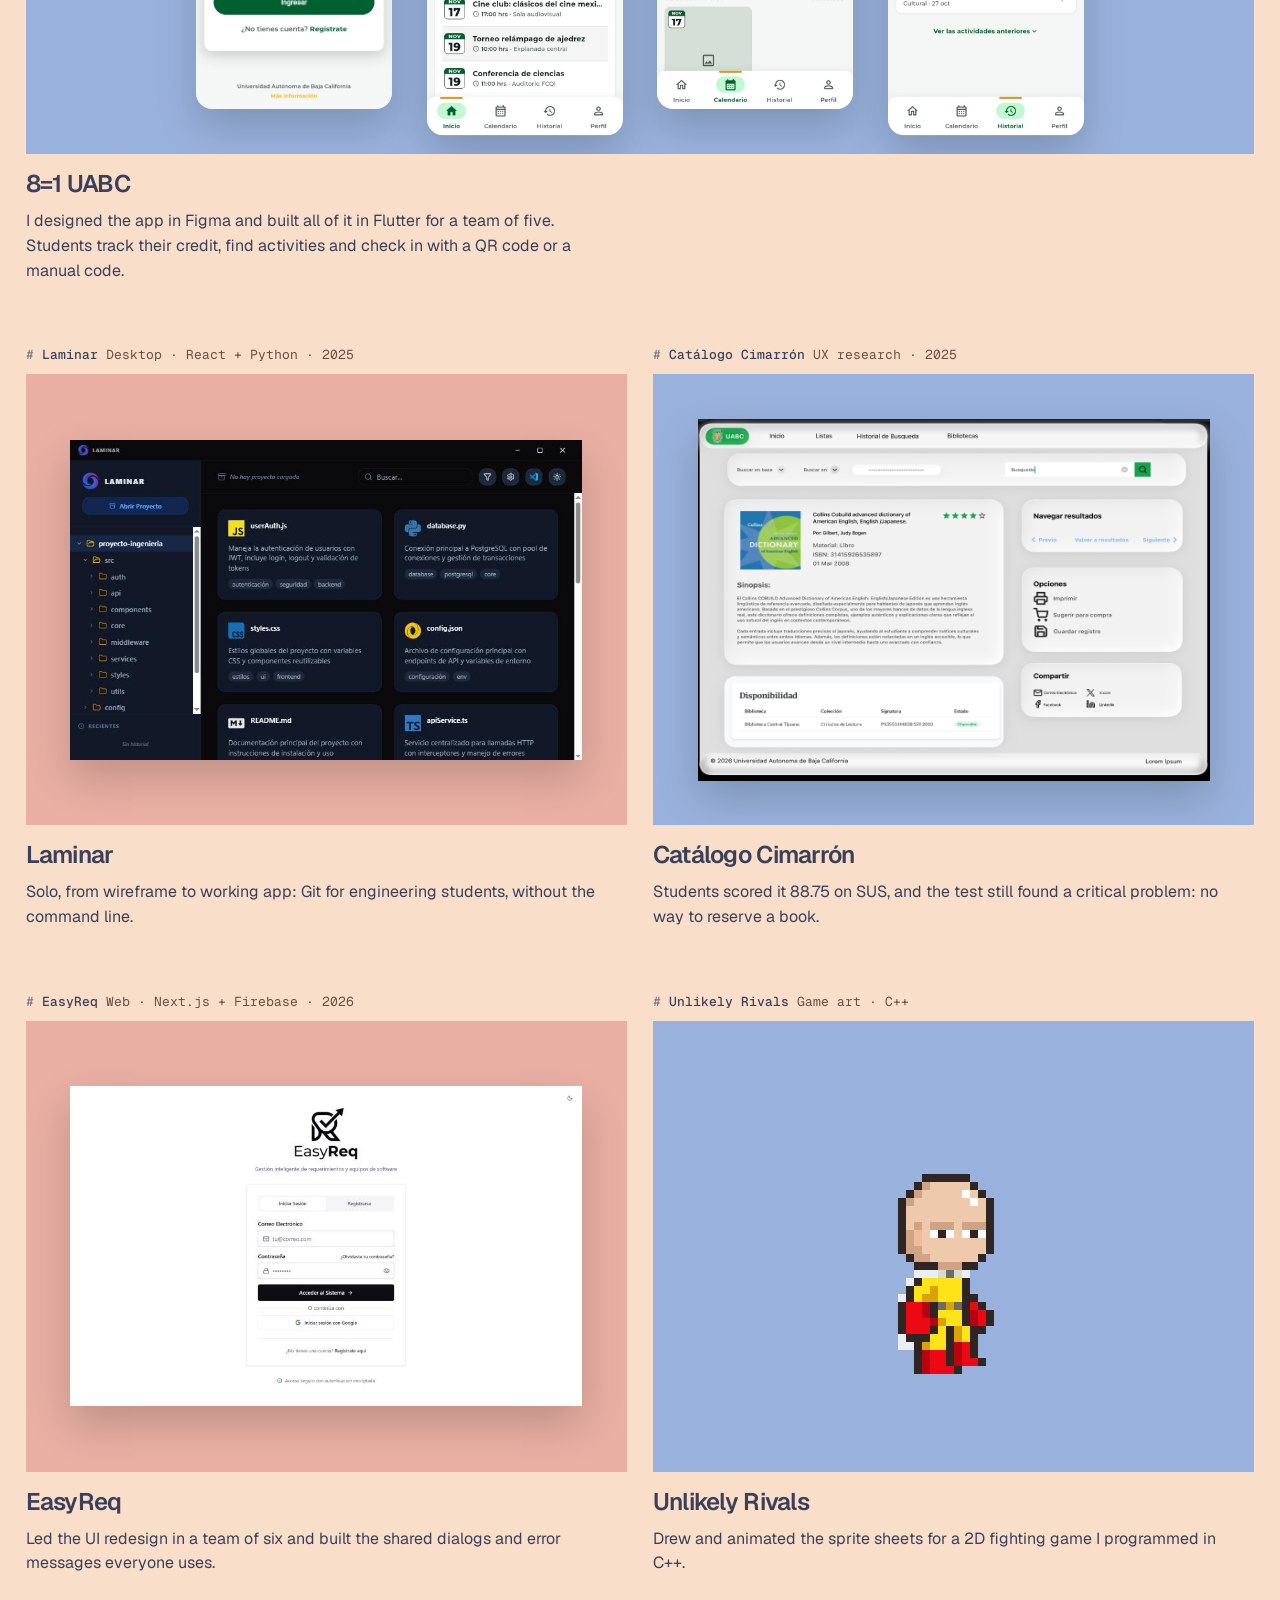
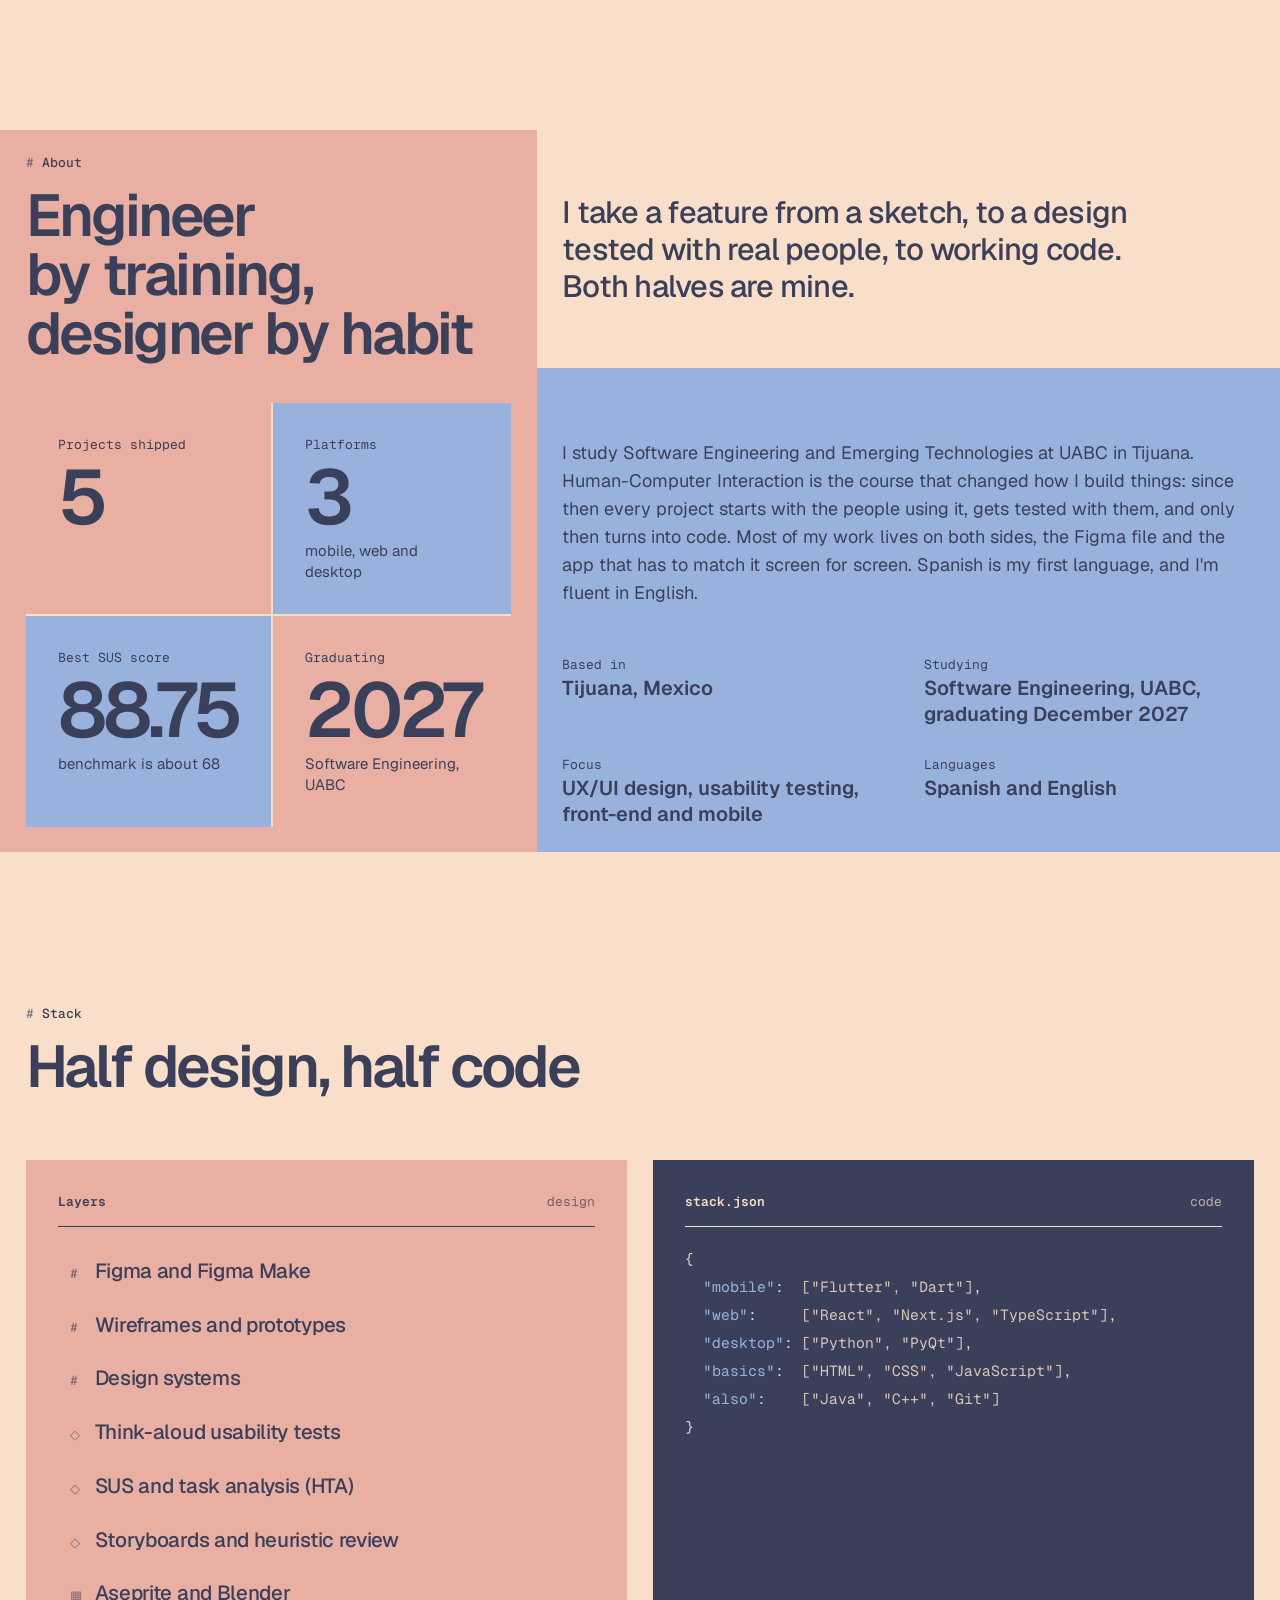
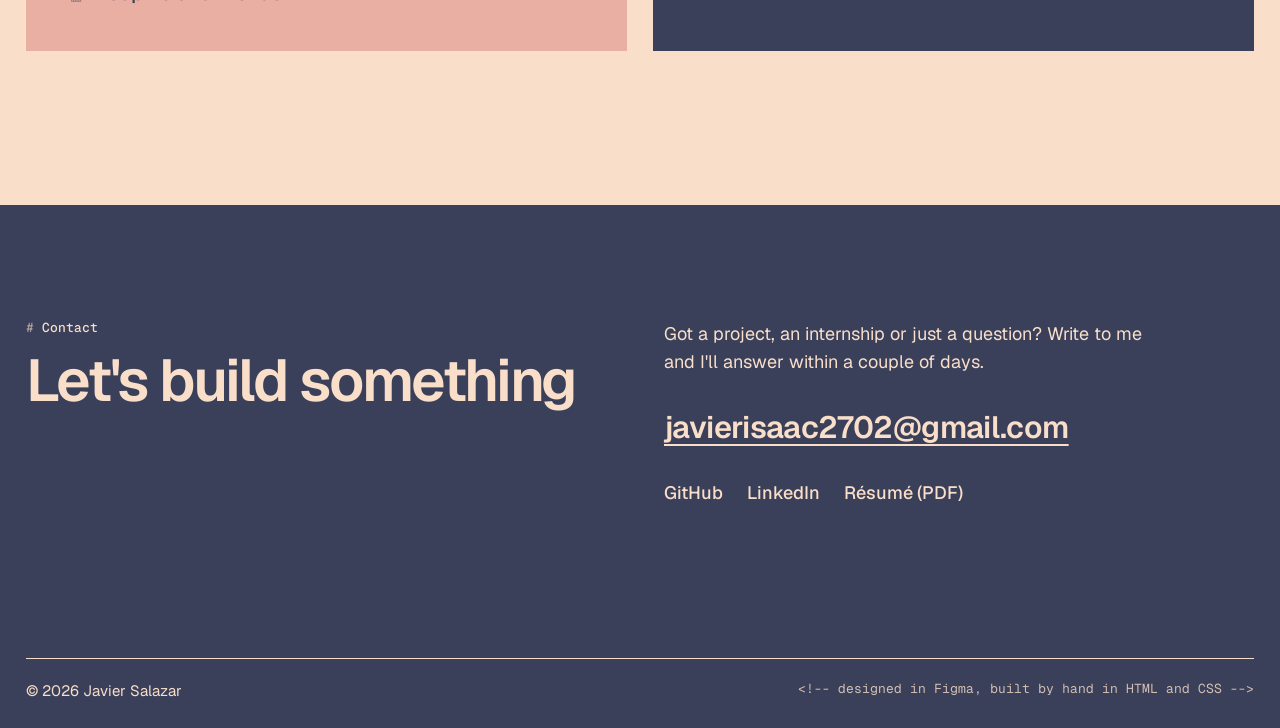
==== commit f7b947ae: "Redesign as a Figma canvas plus code: own hero, frame-named sections and projects, design/code stack" ====
--- a/index.html
+++ b/index.html
@@ -3,114 +3,122 @@
 <head>
   <meta charset="utf-8">
   <meta name="viewport" content="width=device-width, initial-scale=1">
-  <title>Javier Salazar, UX designer who builds</title>
+  <title>Javier Salazar, designer and developer</title>
   <meta name="description" content="Javier Salazar designs mobile, web and desktop products in Figma, tests them with people, and builds them in code. Software Engineering student at UABC in Tijuana.">
-  <link rel="preconnect" href="https://fonts.googleapis.com">
-  <link rel="preconnect" href="https://fonts.gstatic.com" crossorigin>
-  <link href="https://fonts.googleapis.com/css2?family=Space+Grotesk:wght@400;500;700&display=swap" rel="stylesheet">
-  <link rel="stylesheet" href="style.css?v=4">
+  <link rel="preload" href="fonts/geist-variable.woff2" as="font" type="font/woff2" crossorigin>
+  <link rel="stylesheet" href="style.css?v=6">
   <script src="menu.js" defer></script>
 </head>
 <body id="top">
 
   <header class="bar">
-    <a class="wordmark" href="#top" aria-label="Javier Salazar, back to top">jav.</a>
-
+    <a class="wordmark" href="#top" aria-label="Javier Salazar, back to top">Javier Salazar</a>
     <p class="now"><span class="now-dot" aria-hidden="true"></span><span class="now-label">Now</span> <span class="now-long">building the 8=1 app in Flutter, from Tijuana</span><span class="now-short">building 8=1</span></p>
-
     <nav class="links" aria-label="Sections">
+      <a href="#work">Work</a>
       <a href="#about">About</a>
-      <a href="#work">Work</a>
       <a href="#contact">Contact</a>
     </nav>
-
     <label class="theme-switch">
       <input type="checkbox" id="theme" aria-label="Switch between light and dark">
     </label>
-
     <input type="checkbox" id="menu" class="menu-state" aria-label="Open the menu">
     <label for="menu" class="menu-button" aria-hidden="true"><span class="when-closed">Menu</span><span class="when-open">Close</span></label>
     <nav class="menu" aria-label="Menu">
+      <a href="#work">Work</a>
       <a href="#about">About</a>
-      <a href="#work">Work</a>
-      <a href="#toolbox">Toolbox</a>
+      <a href="#stack">Stack</a>
       <a href="#contact">Contact</a>
     </nav>
   </header>
 
   <main>
+    <!-- Hero: the same name twice, once as a selected layer in Figma and once as the code that builds it. -->
     <section class="hero" aria-labelledby="hero-title">
-      <div class="hero-text">
-        <h1 id="hero-title" class="hero-word">designer.</h1>
+      <div class="canvas">
+        <p class="frame-name"><span class="frame-icon" aria-hidden="true">#</span> Home</p>
+
+        <div class="selection">
+          <h1 id="hero-title" class="hero-name">Javier<br>Salazar</h1>
+          <span class="handle tl" aria-hidden="true"></span>
+          <span class="handle tr" aria-hidden="true"></span>
+          <span class="handle bl" aria-hidden="true"></span>
+          <span class="handle br" aria-hidden="true"></span>
+          <span class="size-tag">Designer</span>
+          <span class="cursor" aria-hidden="true">
+            <svg width="20" height="20" viewBox="0 0 22 22"><path d="M2 2l7 18 2.6-7.4L19 10z" fill="currentColor" stroke="var(--ground)" stroke-width="1.5" stroke-linejoin="round"/></svg>
+            <span>Javier</span>
+          </span>
+        </div>
+
+        <figure class="code" aria-label="The same heading written as HTML">
+          <figcaption class="code-tag">Developer</figcaption>
+          <pre><code><span class="c-tag">&lt;h1</span> <span class="c-attr">class</span>=<span class="c-str">"name"</span><span class="c-tag">&gt;</span>Javier Salazar<span class="c-tag">&lt;/h1&gt;</span>
+<span class="c-tag">&lt;p&gt;</span>Designs it, then builds it.<span class="c-tag">&lt;/p&gt;</span></code></pre>
+        </figure>
+
         <div class="hero-foot">
-          <p class="hero-lede">I'm Javier. I design products in Figma, test them with people, and ship them in code.</p>
+          <p class="hero-lede">I design products in Figma, test them with people, and ship them in code.</p>
           <a class="button" href="#work">See the work</a>
         </div>
       </div>
-      <!-- Swap for a portrait of Javier when there is one: <figure class="hero-photo"><img src="img/portrait.jpg" ...></figure> -->
+
       <a class="hero-screens" href="work/8-1.html" aria-label="8=1 UABC, see the case study">
+        <span class="frame-name"><span class="frame-icon" aria-hidden="true">#</span> 8=1 / Inicio</span>
         <img src="img/8-1/home.jpg" width="412" height="917" alt="">
         <img src="img/8-1/check-in.jpg" width="412" height="917" alt="">
-        <span class="hero-tag">8=1 UABC, designed and built by me</span>
       </a>
     </section>
 
     <section class="work-section" id="work" aria-labelledby="work-title">
-      <h2 id="work-title" class="section-title reveal">the work.</h2>
-
-      <!-- Filters run on CSS only: each radio button hides the projects without its tag. -->
-      <fieldset class="filters">
-        <legend class="visually-hidden">Filter projects</legend>
-        <input type="radio" name="filter" id="f-all" checked><label for="f-all">All</label>
-        <input type="radio" name="filter" id="f-ui"><label for="f-ui">UI design</label>
-        <input type="radio" name="filter" id="f-code"><label for="f-code">Built in code</label>
-        <input type="radio" name="filter" id="f-research"><label for="f-research">UX research</label>
-        <input type="radio" name="filter" id="f-uni"><label for="f-uni">University</label>
-        <input type="radio" name="filter" id="f-art"><label for="f-art">Game art</label>
-      </fieldset>
+      <header class="section-head reveal">
+        <p class="frame-name"><span class="frame-icon" aria-hidden="true">#</span> Work <span class="count">5 frames</span></p>
+        <h2 id="work-title" class="section-title">Things I designed and built</h2>
+      </header>
 
       <ul class="works">
-        <li class="work work-featured" data-tags="ui code uni">
+        <li class="work work-featured">
           <a href="work/8-1.html">
+            <span class="frame-name"><span class="frame-icon" aria-hidden="true">#</span> 8=1 UABC <span class="count">Mobile · Figma + Flutter · 2026</span></span>
             <span class="shot shot-phones">
               <img src="img/8-1/login.jpg" width="412" height="917" alt="8=1 login screen">
               <img src="img/8-1/home.jpg" width="412" height="917" alt="8=1 home screen with 5 of 8 activities done and upcoming events">
               <img src="img/8-1/calendar.jpg" width="412" height="917" alt="8=1 calendar of activities">
+              <img src="img/8-1/history.jpg" width="412" height="917" alt="8=1 history with credits earned">
             </span>
             <h3>8=1 UABC</h3>
-            <p>Mobile app, Figma and Flutter, 2026</p>
             <p class="blurb">I designed the app in Figma and built all of it in Flutter for a team of five. Students track their credit, find activities and check in with a QR code or a manual code.</p>
           </a>
         </li>
-        <li class="work" data-tags="ui code">
+        <li class="work">
           <a href="work/laminar.html">
+            <span class="frame-name"><span class="frame-icon" aria-hidden="true">#</span> Laminar <span class="count">Desktop · React + Python · 2025</span></span>
             <span class="shot shot-wide"><img src="img/laminar/main.png" width="800" height="500" alt="Laminar project view with a folder tree and file cards with tags"></span>
             <h3>Laminar</h3>
-            <p>Desktop app, React and Python, 2025</p>
             <p class="blurb">Solo, from wireframe to working app: Git for engineering students, without the command line.</p>
           </a>
         </li>
-        <li class="work" data-tags="ui research uni">
+        <li class="work">
           <a href="work/catalogo.html">
+            <span class="frame-name"><span class="frame-icon" aria-hidden="true">#</span> Catálogo Cimarrón <span class="count">UX research · 2025</span></span>
             <span class="shot shot-wide"><img src="img/catalogo/result.png" width="1120" height="858" alt="Book record screen from the Catálogo Cimarrón prototype"></span>
             <h3>Catálogo Cimarrón</h3>
-            <p>Redesign and usability test, 2025</p>
             <p class="blurb">Students scored it 88.75 on SUS, and the test still found a critical problem: no way to reserve a book.</p>
           </a>
         </li>
-        <li class="work" data-tags="ui code uni">
+        <li class="work">
           <a href="work/easyreq.html">
+            <span class="frame-name"><span class="frame-icon" aria-hidden="true">#</span> EasyReq <span class="count">Web · Next.js + Firebase · 2026</span></span>
             <span class="shot shot-wide"><img src="img/easyreq/login.png" width="800" height="500" alt="EasyReq sign-in screen"></span>
             <h3>EasyReq</h3>
-            <p>Web app, Next.js and Firebase, team of 6, 2026</p>
-            <p class="blurb">Led the UI redesign and built the shared dialogs and error messages the whole team uses.</p>
-          </a>
-        </li>
-        <li class="work" data-tags="art code">
+            <p class="blurb">Led the UI redesign in a team of six and built the shared dialogs and error messages everyone uses.</p>
+          </a>
+        </li>
+        <li class="work">
           <a href="work/pixel-art.html">
+            <span class="frame-name"><span class="frame-icon" aria-hidden="true">#</span> Unlikely Rivals <span class="count">Game art · C++</span></span>
             <span class="shot shot-sprite"><span class="sprite" role="img" aria-label="Pixel art fighter in a walking loop"></span></span>
             <h3>Unlikely Rivals</h3>
-            <p>Pixel art and animation, C++ game</p>
             <p class="blurb">Drew and animated the sprite sheets for a 2D fighting game I programmed in C++.</p>
           </a>
         </li>
@@ -119,8 +127,10 @@
 
     <section class="about" id="about" aria-labelledby="about-title">
       <div class="about-me">
-        <h2 id="about-title" class="section-title">this is me.</h2>
-        <!-- Swap for a photo of Javier when there is one: <figure class="about-photo"><img src="img/about.jpg" ...></figure> -->
+        <header class="section-head">
+          <p class="frame-name"><span class="frame-icon" aria-hidden="true">#</span> About</p>
+          <h2 id="about-title" class="section-title">Engineer by training, designer by habit</h2>
+        </header>
         <dl class="about-numbers">
           <div><dt>Projects shipped</dt><dd>5</dd></div>
           <div><dt>Platforms</dt><dd>3</dd><dd class="small">mobile, web and desktop</dd></div>
@@ -128,7 +138,7 @@
           <div><dt>Graduating</dt><dd>2027</dd><dd class="small">Software Engineering, UABC</dd></div>
         </dl>
       </div>
-      <p class="statement reveal">Engineer by training, designer by habit. I take a feature from a sketch to a tested design to working code.</p>
+      <p class="statement reveal">I take a feature from a sketch, to a design tested with real people, to working code. Both halves are mine.</p>
       <div class="about-detail reveal">
         <p>I study Software Engineering and Emerging Technologies at UABC in Tijuana. Human-Computer Interaction is the course that changed how I build things: since then every project starts with the people using it, gets tested with them, and only then turns into code. Most of my work lives on both sides, the Figma file and the app that has to match it screen for screen. Spanish is my first language, and I'm fluent in English.</p>
         <dl class="facts">
@@ -140,17 +150,44 @@
       </div>
     </section>
 
-    <section class="toolbox" id="toolbox" aria-labelledby="toolbox-title">
-      <h2 id="toolbox-title" class="section-title reveal">the toolbox.</h2>
-      <ul class="tools reveal">
-        <li>Figma</li><li>Prototyping</li><li>Usability testing</li><li>SUS</li><li>Task analysis</li><li>Flutter</li><li>React</li><li>Next.js</li><li>TypeScript</li><li>Python</li><li>HTML/CSS</li><li>Aseprite</li>
-      </ul>
-    </section>
-
+    <!-- Stack: the design half as a Figma layers panel, the code half as a config file. -->
+    <section class="stack" id="stack" aria-labelledby="stack-title">
+      <header class="section-head reveal">
+        <p class="frame-name"><span class="frame-icon" aria-hidden="true">#</span> Stack</p>
+        <h2 id="stack-title" class="section-title">Half design, half code</h2>
+      </header>
+      <div class="stack-panels">
+        <div class="panel panel-design reveal">
+          <p class="panel-title">Layers <span>design</span></p>
+          <ul class="layers">
+            <li><span class="layer-icon" aria-hidden="true">#</span> Figma and Figma Make</li>
+            <li><span class="layer-icon" aria-hidden="true">#</span> Wireframes and prototypes</li>
+            <li><span class="layer-icon" aria-hidden="true">#</span> Design systems</li>
+            <li><span class="layer-icon" aria-hidden="true">◇</span> Think-aloud usability tests</li>
+            <li><span class="layer-icon" aria-hidden="true">◇</span> SUS and task analysis (HTA)</li>
+            <li><span class="layer-icon" aria-hidden="true">◇</span> Storyboards and heuristic review</li>
+            <li><span class="layer-icon" aria-hidden="true">▦</span> Aseprite and Blender</li>
+          </ul>
+        </div>
+        <figure class="panel panel-code reveal" aria-label="Programming stack written as a configuration file">
+          <p class="panel-title">stack.json <span>code</span></p>
+          <pre><code>{
+  <span class="c-attr">"mobile"</span>:  <span class="c-str">["Flutter", "Dart"]</span>,
+  <span class="c-attr">"web"</span>:     <span class="c-str">["React", "Next.js", "TypeScript"]</span>,
+  <span class="c-attr">"desktop"</span>: <span class="c-str">["Python", "PyQt"]</span>,
+  <span class="c-attr">"basics"</span>:  <span class="c-str">["HTML", "CSS", "JavaScript"]</span>,
+  <span class="c-attr">"also"</span>:    <span class="c-str">["Java", "C++", "Git"]</span>
+}</code></pre>
+        </figure>
+      </div>
+    </section>
   </main>
 
   <footer class="contact" id="contact" aria-labelledby="contact-title">
-    <h2 id="contact-title" class="section-title reveal">let's talk.</h2>
+    <header class="section-head reveal">
+      <p class="frame-name"><span class="frame-icon" aria-hidden="true">#</span> Contact</p>
+      <h2 id="contact-title" class="section-title">Let's build something</h2>
+    </header>
     <div class="contact-body reveal">
       <p>Got a project, an internship or just a question? Write to me and I'll answer within a couple of days.</p>
       <a class="email" href="mailto:javierisaac2702@gmail.com?subject=Hi%20Javier">javierisaac2702@gmail.com</a>
@@ -160,8 +197,7 @@
         <li><a href="resume.pdf">Résumé (PDF)</a></li>
       </ul>
     </div>
-    <p class="footer-mark" aria-hidden="true">jav.</p>
-    <p class="footer-note">© 2026 Javier Salazar. Designed and built by hand with HTML and CSS.</p>
+    <p class="footer-note"><span>© 2026 Javier Salazar</span> <code>&lt;!-- designed in Figma, built by hand in HTML and CSS --&gt;</code></p>
   </footer>
 
 </body>
--- a/style.css
+++ b/style.css
@@ -66,14 +66,20 @@
   }
 }
 
+/* ---------- Type: Geist and Geist Mono, self-hosted ---------- */
+@font-face { font-family: "Geist"; src: url("fonts/geist-variable.woff2") format("woff2"); font-weight: 100 900; font-display: swap; }
+@font-face { font-family: "Geist Mono"; src: url("fonts/geist-mono-variable.woff2") format("woff2"); font-weight: 100 900; font-display: swap; }
+
 /* ---------- Scale and space ---------- */
 :root {
-  --font: "Space Grotesk", "Helvetica Neue", Arial, sans-serif;
-  --size-giant: clamp(4.5rem, 14.6vw, 17rem);
-  --size-title: clamp(3rem, 7vw, 7rem);
+  --font: "Geist", "Helvetica Neue", Arial, sans-serif;
+  --mono: "Geist Mono", ui-monospace, "Cascadia Code", Consolas, monospace;
+  --size-name: clamp(3.5rem, 10.5vw, 12rem);
+  --size-title: clamp(2.25rem, 4.6vw, 4.75rem);
   --size-statement: clamp(1.5rem, 2.4vw, 2.25rem);
   --size-body: 1.125rem;
   --size-small: 0.9375rem;
+  --size-mono: 0.8125rem;
   --edge: clamp(16px, 2vw, 32px);
   --section-gap: clamp(96px, 12vw, 200px);
   --ease: cubic-bezier(0.2, 0.7, 0.2, 1);
@@ -94,42 +100,59 @@
 }
 img { display: block; max-width: 100%; height: auto; }
 a { color: inherit; }
-h1, h2, h3, p, ul, dl, dd, figure { margin: 0; }
+h1, h2, h3, p, ul, dl, dd, figure, pre { margin: 0; }
 ul { padding: 0; list-style: none; }
+code, pre { font-family: var(--mono); }
 :focus-visible { outline: 3px solid var(--ink); outline-offset: 3px; }
 ::selection { background: var(--ink); color: var(--ground); }
-.visually-hidden, .menu-state, .theme-switch input, .filters input {
+.visually-hidden, .menu-state, .theme-switch input {
   position: absolute; width: 1px; height: 1px; overflow: hidden;
   clip-path: inset(50%); white-space: nowrap;
 }
 
+/* Section headings: a Figma frame name above a plain sentence title. */
+.section-head { display: grid; gap: 14px; }
+.frame-name {
+  display: flex; align-items: baseline; gap: 8px; flex-wrap: wrap;
+  font-family: var(--mono); font-size: var(--size-mono); font-weight: 500;
+  letter-spacing: 0; line-height: 1.3;
+}
+.frame-icon { opacity: 0.6; }
+.frame-name .count { color: var(--soft); font-weight: 400; }
 .section-title {
   font-size: var(--size-title);
-  font-weight: 700;
-  letter-spacing: -0.045em;
-  line-height: 0.95;
-}
+  font-weight: 600;
+  letter-spacing: -0.04em;
+  line-height: 1;
+  max-width: 18ch;
+  text-wrap: balance;
+}
+
+/* Code colours, taken from the palette */
+.c-tag { color: var(--powder-blush); }
+.c-attr { color: var(--powder-blue); }
+.c-str { color: var(--powder-petal); opacity: 0.85; }
 
 /* ---------- Header bar ---------- */
 .bar {
   position: sticky; top: 0; z-index: 10;
   display: flex; align-items: center; gap: clamp(16px, 2.5vw, 40px);
-  padding: 14px var(--edge);
+  padding: 16px var(--edge);
   background: var(--ground);
   font-size: var(--size-small);
   transition: background-color 0.4s var(--ease);
 }
 .wordmark {
-  font-size: 2rem; font-weight: 700; letter-spacing: -0.06em; line-height: 1;
+  font-size: 1.125rem; font-weight: 600; letter-spacing: -0.02em; line-height: 1;
   text-decoration: none; margin-right: auto;
 }
 /* "Now" line: what Javier is working on at the moment. Edit the text in each page's header. */
-.now { display: flex; align-items: center; gap: 8px; white-space: nowrap; }
-.now-label { font-weight: 700; }
+.now { display: flex; align-items: center; gap: 8px; white-space: nowrap; font-family: var(--mono); font-size: var(--size-mono); }
+.now-label { font-weight: 600; }
 .now-long { color: var(--soft); }
 .now-short { display: none; color: var(--soft); }
 .now-dot {
-  width: 9px; height: 9px; border-radius: 50%;
+  width: 8px; height: 8px; border-radius: 50%;
   background: var(--action); flex: none;
 }
 @media (prefers-reduced-motion: no-preference) {
@@ -158,48 +181,93 @@
   flex-direction: column; gap: 8px;
   box-shadow: 0 18px 40px rgb(0 0 0 / 0.18);
 }
-.menu a { font-size: 2rem; font-weight: 700; letter-spacing: -0.03em; text-decoration: none; }
+.menu a { font-size: 2rem; font-weight: 600; letter-spacing: -0.03em; text-decoration: none; }
 .menu a:hover { text-decoration: underline; text-decoration-thickness: 3px; }
 :root:has(#menu:checked) .menu { display: flex; animation: drop 0.35s var(--ease); }
 :root:has(#menu:checked) .menu-button .when-open { display: inline; }
 :root:has(#menu:checked) .menu-button .when-closed { display: none; }
 :root:has(#menu:focus-visible) .menu-button { outline: 3px solid var(--ink); outline-offset: 3px; }
 
-/* ---------- Hero ---------- */
+/* ---------- Hero: Figma canvas on the left, a real app frame on the right ---------- */
 .hero {
   display: grid;
   grid-template-columns: 7fr 3fr;
   min-height: calc(100svh - 64px);
 }
-.hero-text {
-  display: flex; flex-direction: column; justify-content: flex-end;
-  gap: clamp(32px, 5vw, 72px);
-  padding: var(--edge);
-  background: var(--field-b);
+.canvas {
+  position: relative; min-width: 0;
+  display: flex; flex-direction: column; justify-content: flex-end; align-items: flex-start;
+  gap: clamp(28px, 4vw, 56px);
+  padding: clamp(28px, 3vw, 48px) var(--edge) var(--edge);
+  background-color: var(--field-b);
+  /* the dotted grid of a design canvas */
+  background-image: radial-gradient(color-mix(in oklab, var(--ink) 22%, transparent) 1px, transparent 1.4px);
+  background-size: 22px 22px;
   overflow: hidden;
 }
-.hero-word {
-  font-size: var(--size-giant);
-  font-weight: 700;
-  letter-spacing: -0.065em;
-  line-height: 0.85;
-  margin-left: -0.04em;
+.canvas > .frame-name { position: absolute; top: clamp(20px, 2.4vw, 32px); left: var(--edge); }
+
+.selection {
+  position: relative;
+  padding: 0.12em 0.18em 0.06em;
+  outline: 2px solid var(--ink);
+  font-size: var(--size-name);
+  margin: 0 0 0 0.1em;
   animation: rise 1s var(--ease) both;
 }
+.hero-name { font-size: 1em; font-weight: 650; letter-spacing: -0.055em; line-height: 0.88; }
+.handle {
+  position: absolute; width: 12px; height: 12px;
+  background: var(--ground); border: 2px solid var(--ink);
+}
+.handle.tl { top: -7px; left: -7px; }
+.handle.tr { top: -7px; right: -7px; }
+.handle.bl { bottom: -7px; left: -7px; }
+.handle.br { bottom: -7px; right: -7px; }
+.size-tag, .code-tag {
+  position: absolute; left: 50%; translate: -50% 0;
+  padding: 4px 10px;
+  font-family: var(--mono); font-size: var(--size-mono); font-weight: 500; letter-spacing: 0; line-height: 1.3;
+  white-space: nowrap;
+}
+.size-tag { top: calc(100% + 12px); background: var(--action); color: var(--action-ink); }
+.cursor {
+  position: absolute; right: -1.5em; bottom: -0.6em;
+  display: flex; align-items: flex-start; gap: 2px;
+  font-size: var(--size-mono); font-family: var(--mono); color: var(--ink);
+  animation: wander 7s ease-in-out infinite;
+}
+.cursor > span { margin-top: 16px; padding: 3px 8px; background: var(--ink); color: var(--ground); border-radius: 0 6px 6px 6px; }
+@keyframes wander { 0%, 100% { translate: 0 0; } 40% { translate: -1.6em -0.5em; } 70% { translate: -0.6em 0.3em; } }
+
+.code {
+  position: relative;
+  margin-top: 40px;
+  padding: 22px 22px 18px;
+  background: var(--twilight-indigo); color: var(--powder-petal);
+  outline: 1px solid color-mix(in oklab, var(--powder-petal) 25%, transparent);
+  font-size: clamp(0.8rem, 1.05vw, 1rem); line-height: 1.7;
+  max-width: 100%;
+  animation: rise 1s 0.2s var(--ease) both;
+}
+.code pre { overflow-x: auto; }
+.code-tag { top: -13px; left: 22px; translate: none; background: var(--powder-blush); color: var(--twilight-indigo); }
+
 .hero-foot {
+  align-self: stretch;
   display: flex; align-items: end; justify-content: space-between; gap: 32px;
-  animation: rise 1s 0.15s var(--ease) both;
-}
-.hero-lede { font-size: var(--size-statement); line-height: 1.2; letter-spacing: -0.02em; max-width: 24ch; }
-.hero-photo { overflow: hidden; background: var(--field-a); }
-
-/* Until there is a portrait: two real app screens on the coloured panel. */
+  animation: rise 1s 0.3s var(--ease) both;
+}
+.hero-lede { font-size: var(--size-statement); line-height: 1.2; letter-spacing: -0.025em; max-width: 24ch; }
+
+/* The app frame: two real 8=1 screens, named like a Figma frame. */
 .hero-screens {
   position: relative; overflow: hidden;
-  display: flex; justify-content: center; align-items: center; gap: 0;
+  display: flex; justify-content: center; align-items: center;
   padding: var(--edge);
   background: var(--field-a); color: var(--ink); text-decoration: none;
 }
+.hero-screens > .frame-name { position: absolute; top: clamp(20px, 2.4vw, 32px); left: var(--edge); }
 .hero-screens img {
   width: 58%; max-width: 280px; border-radius: 22px;
   box-shadow: 0 24px 50px rgb(0 0 0 / 0.25);
@@ -207,28 +275,71 @@
   transition: transform 0.6s var(--ease);
 }
 .hero-screens img + img { margin-left: -22%; transform: translateY(14%); animation-delay: 0.35s; }
-.hero-screens:hover img:first-child { transform: translateY(-3%); }
+.hero-screens:hover img:first-of-type { transform: translateY(-3%); }
 .hero-screens:hover img + img { transform: translateY(10%); }
-.hero-tag {
-  position: absolute; left: var(--edge); bottom: var(--edge);
-  font-size: var(--size-small); font-weight: 500;
-  padding: 8px 12px; background: var(--ground);
-}
-.hero-photo img {
-  width: 100%; height: 100%; object-fit: cover;
-  animation: settle 1.6s var(--ease) both;
-}
 
 .button {
   flex: none;
   display: inline-block;
-  padding: 18px 28px;
+  padding: 16px 26px;
   background: var(--action); color: var(--action-ink);
   font-weight: 500; text-decoration: none;
   transition: transform 0.2s var(--ease), background-color 0.2s var(--ease);
 }
 .button:hover { transform: translateY(-3px); }
 .button:active { transform: translateY(1px) scale(0.98); }
+
+/* ---------- Work: every project is a named frame ---------- */
+.work-section { margin-top: var(--section-gap); padding: 0 var(--edge); }
+.works {
+  display: grid; grid-template-columns: repeat(2, 1fr);
+  gap: clamp(40px, 5vw, 80px) clamp(16px, 2vw, 32px);
+  margin-top: clamp(40px, 5vw, 72px);
+}
+.work a { display: grid; gap: 10px; text-decoration: none; }
+.work-featured { grid-column: 1 / -1; }
+/* Each project sits on a coloured panel, so screenshots of any shape keep their full frame. */
+.shot {
+  position: relative;
+  display: grid; place-items: center;
+  grid-template: 100% / 100%;
+  aspect-ratio: 4 / 3; overflow: hidden;
+  padding: clamp(24px, 3.5vw, 56px);
+  background: var(--field-a);
+  outline: 2px solid transparent; outline-offset: 0;
+  transition: outline-color 0.2s var(--ease);
+}
+.work:nth-child(odd) .shot { background: var(--field-b); }
+.work-featured .shot { aspect-ratio: 21 / 9; background: var(--field-a); }
+.work a:hover .shot, .work a:focus-visible .shot { outline-color: var(--ink); }
+.work a:focus-visible { outline: none; }
+.shot img {
+  max-width: 100%; max-height: 100%; width: auto; height: auto;
+  box-shadow: 0 18px 40px rgb(0 0 0 / 0.18);
+  transition: transform 0.6s var(--ease);
+}
+.shot-wide img { width: 100%; }
+.shot-phones { display: flex; gap: 3%; justify-content: center; }
+.shot-phones img { height: 100%; width: auto; border-radius: 16px; }
+.shot-phones img:nth-child(even) { transform: translateY(6%); }
+.shot-sprite, .work:nth-child(odd) .shot-sprite { background: var(--powder-blue); }
+.work a:hover .shot img { transform: scale(1.03); }
+.work a:hover .shot-phones img:nth-child(even) { transform: translateY(2%); }
+.work a:hover .sprite { transform: scale(1.06); }
+.work h3 { margin-top: 6px; font-size: 1.5rem; font-weight: 600; letter-spacing: -0.03em; line-height: 1.2; }
+.work .blurb { font-size: 1rem; max-width: 52ch; color: var(--ink); }
+
+/* Pixel art: a 4-frame walk cycle from the sprite sheet, scaled up without smoothing. */
+.sprite {
+  display: block; width: 128px; height: 256px;
+  background: url("img/pixel/sprite.png") 0 -256px / 512px 1280px no-repeat;
+  image-rendering: pixelated;
+  transition: transform 0.6s var(--ease);
+}
+@media (prefers-reduced-motion: no-preference) {
+  .sprite { animation: walk 0.6s steps(4) infinite; }
+}
+@keyframes walk { to { background-position-x: -512px; } }
 
 /* ---------- About ---------- */
 .about {
@@ -243,22 +354,19 @@
   padding: var(--edge);
   background: var(--field-a);
 }
-.about-photo { overflow: hidden; }
 .about-numbers {
   display: grid; grid-template-columns: 1fr 1fr; gap: 2px;
   background: var(--ground);
 }
 .about-numbers > div { padding: clamp(20px, 2.5vw, 36px); background: var(--field-a); display: flex; flex-direction: column; gap: 4px; }
 .about-numbers > div:nth-child(2), .about-numbers > div:nth-child(3) { background: var(--field-b); }
-.about-numbers dt { font-size: var(--size-small); font-weight: 500; }
-.about-numbers dd { font-size: clamp(3rem, 6vw, 5.5rem); font-weight: 700; letter-spacing: -0.05em; line-height: 1; }
+.about-numbers dt { font-family: var(--mono); font-size: var(--size-mono); }
+.about-numbers dd { font-size: clamp(3rem, 6vw, 5.5rem); font-weight: 600; letter-spacing: -0.05em; line-height: 1; }
 .about-numbers dd.small { font-size: var(--size-small); font-weight: 400; letter-spacing: 0; line-height: 1.4; }
-.about-photo img { width: 100%; aspect-ratio: 4 / 5; object-fit: cover; transition: transform 0.8s var(--ease); }
-.about-photo:hover img { transform: scale(1.04); }
 .statement {
   padding: clamp(32px, 5vw, 80px) var(--edge);
   font-size: var(--size-statement); font-weight: 500;
-  line-height: 1.2; letter-spacing: -0.02em;
+  line-height: 1.2; letter-spacing: -0.025em;
   max-width: 30ch; box-sizing: content-box;
 }
 .about-detail {
@@ -268,124 +376,64 @@
 }
 .about-detail > p { max-width: 62ch; }
 .facts { display: grid; grid-template-columns: repeat(2, 1fr); gap: 28px 32px; }
-.facts dt { font-size: var(--size-small); }
-.facts dd { font-weight: 700; font-size: 1.25rem; line-height: 1.3; }
-
-/* ---------- Toolbox ---------- */
-.toolbox {
-  margin-top: var(--section-gap);
-  padding: clamp(56px, 8vw, 120px) var(--edge);
-  background: var(--deep); color: var(--deep-ink);
-  display: grid; grid-template-columns: 1fr 2fr; gap: 32px;
-}
-.tools { display: flex; flex-wrap: wrap; gap: 0.1em 0.5em; font-size: clamp(2rem, 4.4vw, 4.25rem); font-weight: 700; letter-spacing: -0.04em; line-height: 1.1; }
-.tools li:not(:last-child)::after { content: ","; }
-.tools li { transition: transform 0.3s var(--ease); }
-.tools li:hover { transform: translateY(-6px); }
-
-/* ---------- Work ---------- */
-.work-section { margin-top: var(--section-gap); padding: 0 var(--edge); }
-.filters {
-  display: flex; flex-wrap: wrap; gap: 8px;
-  margin: 40px 0 24px; padding: 0; border: 0;
-}
-.filters label {
-  padding: 10px 16px;
-  background: var(--field-a);
-  font-size: var(--size-small); font-weight: 500;
-  cursor: pointer;
-  transition: background-color 0.2s var(--ease), color 0.2s var(--ease), transform 0.15s var(--ease);
-}
-.filters label:hover { background: var(--field-b); }
-.filters label:active { transform: scale(0.96); }
-.filters input:checked + label { background: var(--action); color: var(--action-ink); }
-.filters input:focus-visible + label { outline: 3px solid var(--ink); outline-offset: 3px; }
-
-.works { display: grid; grid-template-columns: repeat(3, 1fr); gap: clamp(12px, 1.6vw, 24px); }
-.work a { display: block; text-decoration: none; }
-/* Each project sits on a coloured panel, so screenshots of any shape keep their full frame. */
-.shot {
-  display: grid; place-items: center;
-  grid-template: 100% / 100%;
-  aspect-ratio: 4 / 5; overflow: hidden;
-  padding: clamp(24px, 3.5vw, 56px);
-  background: var(--field-a);
-}
-.work:nth-child(even) .shot { background: var(--field-b); }
-.shot img {
-  max-width: 100%; max-height: 100%; width: auto; height: auto;
-  box-shadow: 0 18px 40px rgb(0 0 0 / 0.18);
-  transition: transform 0.6s var(--ease);
-}
-.shot-phone img { height: 100%; object-fit: contain; border-radius: 18px; }
-.shot-wide img { width: 100%; }
-.shot-logo, .work:nth-child(even) .shot-logo { background: var(--powder-petal); }
-.shot-logo img { width: 70%; box-shadow: none; }
-.shot-sprite, .work:nth-child(even) .shot-sprite { background: var(--powder-blue); }
-.work a:hover .shot img, .work a:hover .sprite { transform: scale(1.04); }
-
-/* Pixel art: a 4-frame walk cycle from the sprite sheet, scaled up without smoothing. */
-.sprite {
-  display: block; width: 128px; height: 256px;
-  background: url("img/pixel/sprite.png") 0 -256px / 512px 1280px no-repeat;
-  image-rendering: pixelated;
-  transition: transform 0.6s var(--ease);
-}
-@media (prefers-reduced-motion: no-preference) {
-  .sprite { animation: walk 0.6s steps(4) infinite; }
-}
-@keyframes walk { to { background-position-x: -512px; } }
-.work a { overflow: hidden; }
-.work h3 { margin-top: 14px; font-size: 1.375rem; font-weight: 700; letter-spacing: -0.02em; line-height: 1.2; }
-.work p { color: var(--soft); font-size: var(--size-small); }
-.work .blurb { color: var(--ink); font-size: 1rem; margin-top: 8px; max-width: 46ch; }
-.work-featured { grid-column: span 2; }
-.work-featured .shot { aspect-ratio: 8 / 5; }
-.shot-phones { display: flex; gap: 4%; justify-content: center; }
-.shot-phones img { height: 100%; width: auto; border-radius: 16px; }
-.shot-phones img:nth-child(2) { transform: translateY(-4%); }
-.work a:focus-visible { outline-offset: 6px; }
-
-/* CSS-only filtering: hide every project that does not carry the checked tag. */
-.work-section:has(#f-ui:checked)       .work[data-tags]:not([data-tags~="ui"]),
-.work-section:has(#f-code:checked)     .work[data-tags]:not([data-tags~="code"]),
-.work-section:has(#f-research:checked) .work[data-tags]:not([data-tags~="research"]),
-.work-section:has(#f-uni:checked)      .work[data-tags]:not([data-tags~="uni"]),
-.work-section:has(#f-art:checked)      .work[data-tags]:not([data-tags~="art"]) { display: none; }
+.facts dt { font-family: var(--mono); font-size: var(--size-mono); }
+.facts dd { font-weight: 600; font-size: 1.25rem; line-height: 1.3; }
+
+/* ---------- Stack: layers panel next to a config file ---------- */
+.stack { margin-top: var(--section-gap); padding: 0 var(--edge); }
+.stack-panels { display: grid; grid-template-columns: 1fr 1fr; gap: clamp(16px, 2vw, 32px); margin-top: clamp(40px, 5vw, 72px); }
+.panel { min-width: 0; padding: clamp(20px, 2.5vw, 36px); }
+.panel-title {
+  display: flex; justify-content: space-between; gap: 16px;
+  padding-bottom: 14px; margin-bottom: 18px; border-bottom: 1px solid currentColor;
+  font-family: var(--mono); font-size: var(--size-mono); font-weight: 600;
+}
+.panel-title span { font-weight: 400; opacity: 0.7; }
+.panel-design { background: var(--field-a); }
+.layers { display: grid; gap: 2px; }
+.layers li {
+  display: flex; gap: 12px; align-items: baseline;
+  padding: 10px 12px;
+  font-size: clamp(1.1rem, 1.6vw, 1.375rem); font-weight: 500; letter-spacing: -0.015em;
+  transition: background-color 0.2s var(--ease);
+}
+.layers li:hover { background: color-mix(in oklab, var(--ink) 10%, transparent); }
+.layer-icon { font-family: var(--mono); font-size: var(--size-mono); opacity: 0.6; width: 1em; }
+.panel-code { background: var(--twilight-indigo); color: var(--powder-petal); }
+.panel-code pre { font-size: clamp(0.85rem, 1.15vw, 1.05rem); line-height: 1.9; overflow-x: auto; }
 
 /* ---------- Contact and footer ---------- */
 .contact {
   margin-top: var(--section-gap);
   padding: clamp(64px, 9vw, 140px) var(--edge) var(--edge);
   background: var(--deep); color: var(--deep-ink);
-  display: grid; grid-template-columns: 1fr 1fr; gap: 32px 48px;
-  overflow: hidden;
-}
+  display: grid; grid-template-columns: 1fr 1fr; gap: 48px;
+}
+.contact .section-head { align-content: start; }
 .contact-body { display: flex; flex-direction: column; gap: 28px; align-items: start; }
 .contact-body > p { max-width: 40ch; }
 .email {
-  font-size: var(--size-statement); font-weight: 700; letter-spacing: -0.02em;
-  text-decoration: underline; text-decoration-thickness: 3px; text-underline-offset: 6px;
+  font-size: var(--size-statement); font-weight: 600; letter-spacing: -0.02em;
+  text-decoration: underline; text-decoration-thickness: 2px; text-underline-offset: 6px;
   transition: text-underline-offset 0.25s var(--ease);
+  overflow-wrap: anywhere;
 }
 .email:hover { text-underline-offset: 10px; }
 .socials { display: flex; flex-wrap: wrap; gap: 24px; }
 .socials a { text-decoration: none; font-weight: 500; }
 .socials a:hover { text-decoration: underline; }
-.footer-mark {
+.footer-note {
   grid-column: 1 / -1;
-  margin-top: clamp(48px, 8vw, 120px);
-  font-size: clamp(8rem, 38vw, 40rem);
-  font-weight: 700; letter-spacing: -0.08em; line-height: 0.72;
-  margin-left: -0.05em;
-  padding-bottom: 0.25em; /* room for the descender of the j, so it isn't cut or covered */
-}
-.footer-note { grid-column: 1 / -1; font-size: var(--size-small); }
+  display: flex; flex-wrap: wrap; justify-content: space-between; gap: 12px;
+  margin-top: clamp(48px, 8vw, 120px); padding-top: 20px;
+  border-top: 1px solid currentColor;
+  font-size: var(--size-small);
+}
+.footer-note code { font-size: var(--size-mono); opacity: 0.8; }
 .contact :focus-visible { outline-color: var(--deep-ink); }
 
 /* ---------- Motion ---------- */
 @keyframes rise { from { opacity: 0; transform: translateY(28px); } }
-@keyframes settle { from { transform: scale(1.12); } }
 @keyframes drop { from { opacity: 0; transform: translateY(-12px); } }
 
 /* Scroll-linked entrances, no JavaScript. Browsers without support just show everything. */
@@ -397,12 +445,6 @@
   }
   .statement { animation-range: entry 0% entry 30%; }
   .about-detail { animation-range: entry 10% entry 50%; }
-  .hero-photo img {
-    animation: settle 1.6s var(--ease) both, drift linear both;
-    animation-timeline: auto, scroll(root);
-    animation-range: normal, 0 100vh;
-  }
-  @keyframes drift { to { translate: 0 8%; } }
 }
 
 @media (prefers-reduced-motion: reduce) {
@@ -419,15 +461,15 @@
   padding: clamp(48px, 7vw, 112px) var(--edge) clamp(32px, 4vw, 56px);
   background: var(--field-b);
 }
-.case-kicker { font-size: var(--size-small); font-weight: 500; grid-column: 1 / -1; }
+.case-kicker { font-family: var(--mono); font-size: var(--size-mono); font-weight: 500; grid-column: 1 / -1; }
 .case-title {
-  font-size: var(--size-title); font-weight: 700;
-  letter-spacing: -0.045em; line-height: 0.95;
+  font-size: clamp(3rem, 7vw, 7rem); font-weight: 650;
+  letter-spacing: -0.05em; line-height: 0.95;
   animation: rise 1s var(--ease) both;
 }
 .case-lede { font-size: var(--size-statement); line-height: 1.25; letter-spacing: -0.02em; max-width: 34ch; grid-column: 1; }
 .case-meta { display: grid; gap: 18px; grid-column: 2; grid-row: 2 / span 2; align-self: end; }
-.case-meta dt { font-size: var(--size-small); }
+.case-meta dt { font-family: var(--mono); font-size: var(--size-mono); }
 .case-meta dd { font-weight: 700; line-height: 1.3; }
 
 .stage {
@@ -470,7 +512,7 @@
 
 .steps { display: grid; grid-template-columns: repeat(4, 1fr); gap: 16px; counter-reset: step; padding: 0; }
 .steps li { counter-increment: step; padding: 24px; background: var(--field-a); }
-.steps li::before { content: counter(step, decimal-leading-zero); display: block; font-size: 2.5rem; font-weight: 700; letter-spacing: -0.04em; margin-bottom: 12px; }
+.steps li::before { content: counter(step, decimal-leading-zero); display: block; font-family: var(--mono); font-size: var(--size-mono); font-weight: 500; margin-bottom: 12px; }
 
 .figure img { width: 100%; max-width: 1100px; }
 .figure figcaption, .note { color: var(--soft); font-size: var(--size-small); margin-top: 12px; }
@@ -496,8 +538,8 @@
   margin-top: var(--section-gap); padding: clamp(40px, 6vw, 96px) var(--edge);
   background: var(--field-b); text-decoration: none;
 }
-.case-next span { font-size: var(--size-small); font-weight: 500; }
-.case-next strong { font-size: var(--size-title); letter-spacing: -0.045em; line-height: 0.95; transition: transform 0.4s var(--ease); }
+.case-next span { font-family: var(--mono); font-size: var(--size-mono); font-weight: 500; }
+.case-next strong { font-size: clamp(2.5rem, 6vw, 6rem); font-weight: 650; letter-spacing: -0.045em; line-height: 0.95; transition: transform 0.4s var(--ease); }
 .case-next:hover strong { transform: translateX(12px); }
 .case-sprite { display: grid; place-items: center; padding: clamp(40px, 6vw, 96px); background: var(--powder-blue); }
 .case-sprite .sprite { transform: scale(1.5); margin: 64px 0; }
@@ -518,33 +560,33 @@
 /* ---------- Tablet ---------- */
 @media (max-width: 1100px) {
   .about { grid-template-columns: 1fr 1fr; }
-  .works { grid-template-columns: repeat(2, 1fr); }
+  .hero { grid-template-columns: 3fr 2fr; }
 }
 
 /* ---------- Phone ---------- */
 @media (max-width: 760px) {
   .now { margin-left: auto; }
-  .now-long { display: none; }
+  .now-long, .now-label { display: none; }
+  .bar { gap: 14px; }
   .now-short { display: inline; }
-  .wordmark { margin-right: 0; }
+  .wordmark { margin-right: 0; white-space: nowrap; font-size: 1rem; }
   .links { display: none; }
   .menu-button { display: inline; }
 
   .hero { grid-template-columns: 1fr; min-height: 0; }
-  .hero-text { min-height: 62svh; }
-  .hero-word { font-size: 19.5vw; }
+  .canvas { padding-top: 72px; }
+  .selection { font-size: 17vw; }
   .hero-foot { flex-direction: column; align-items: start; }
-  .hero-photo img { aspect-ratio: 4 / 5; }
+  .hero-screens { min-height: 70svh; }
+
+  .works { grid-template-columns: 1fr; }
+  .work-featured .shot { aspect-ratio: 4 / 3; }
+  .shot-phones img:nth-child(n + 3) { display: none; }
 
   .about { grid-template-columns: 1fr; }
   .about-me { grid-row: auto; }
   .facts { grid-template-columns: 1fr; gap: 20px; }
 
-  .toolbox { grid-template-columns: 1fr; }
-  .works { grid-template-columns: 1fr; }
-  .work-featured { grid-column: auto; }
-  .work-featured .shot { aspect-ratio: 4 / 5; }
-  .shot-phones img:not(:nth-child(2)) { display: none; }
-  .hero-screens { min-height: 70svh; }
+  .stack-panels { grid-template-columns: 1fr; }
   .contact { grid-template-columns: 1fr; }
 }
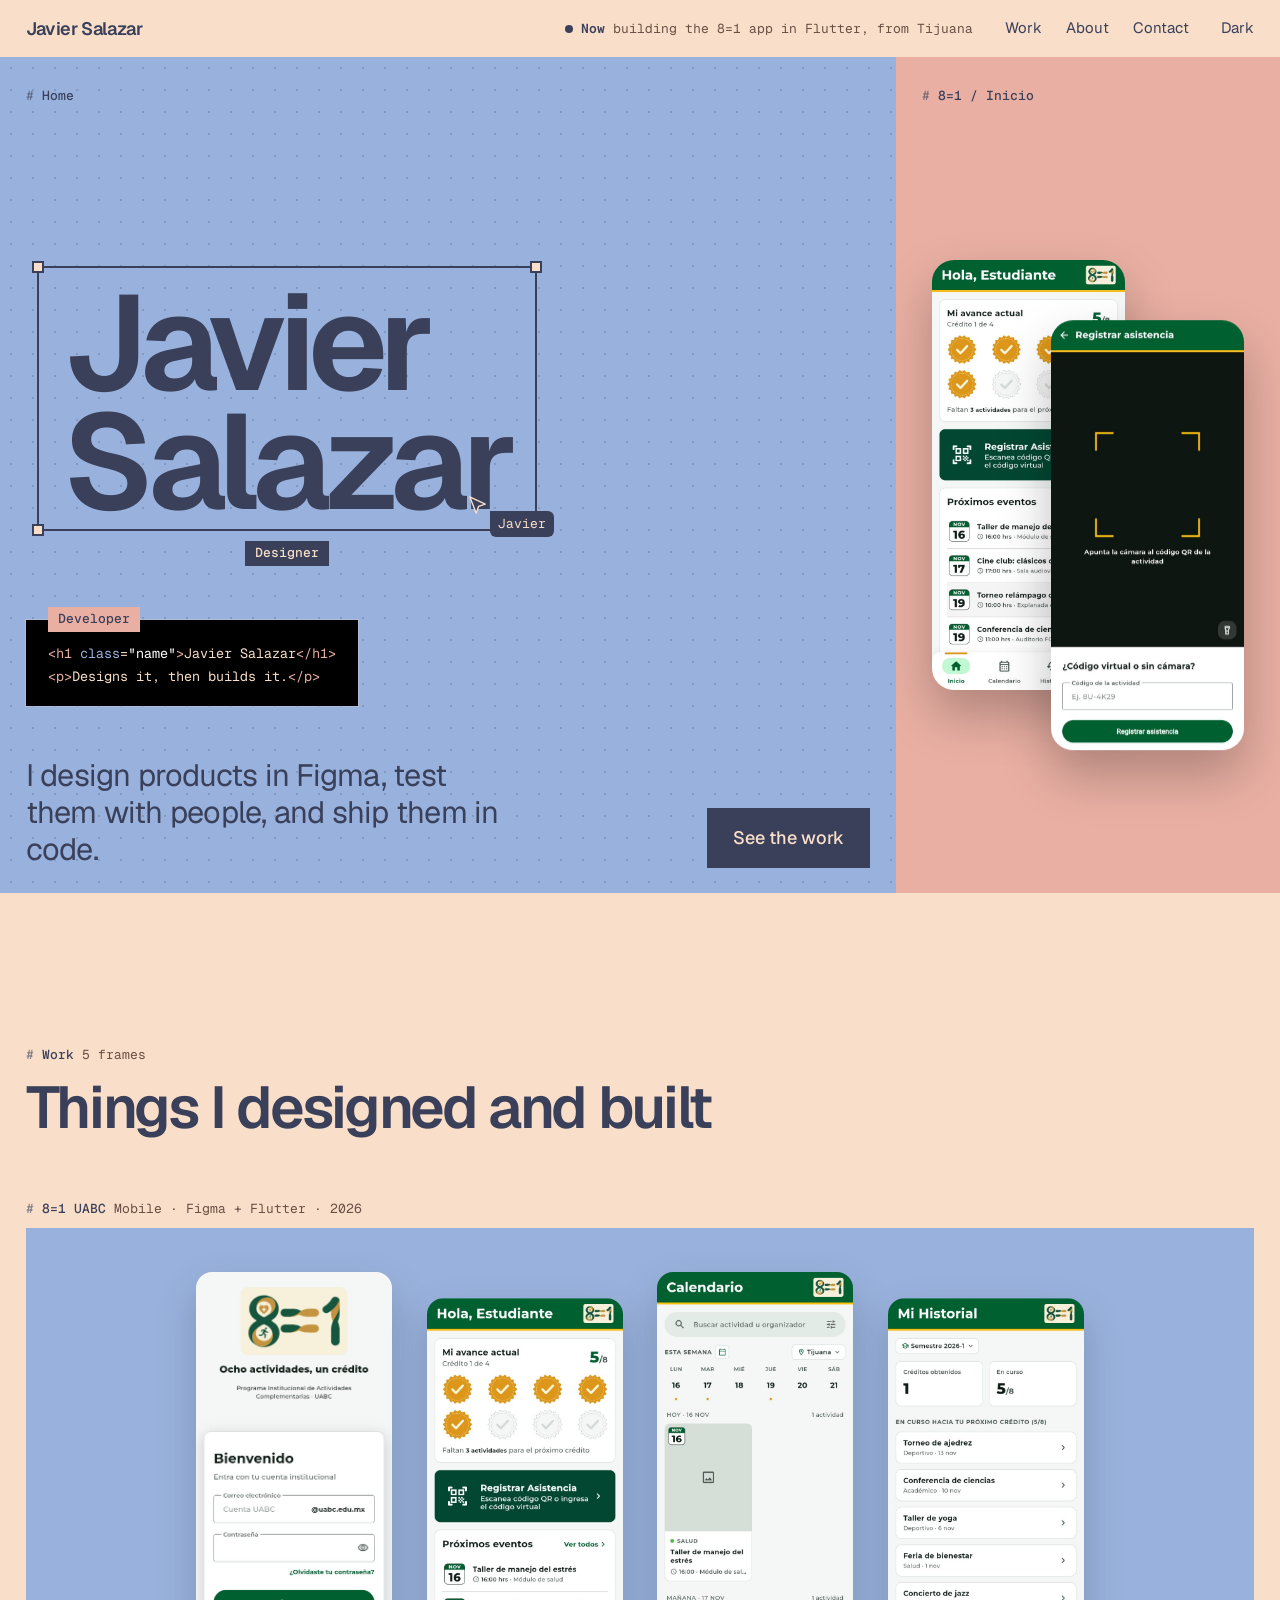
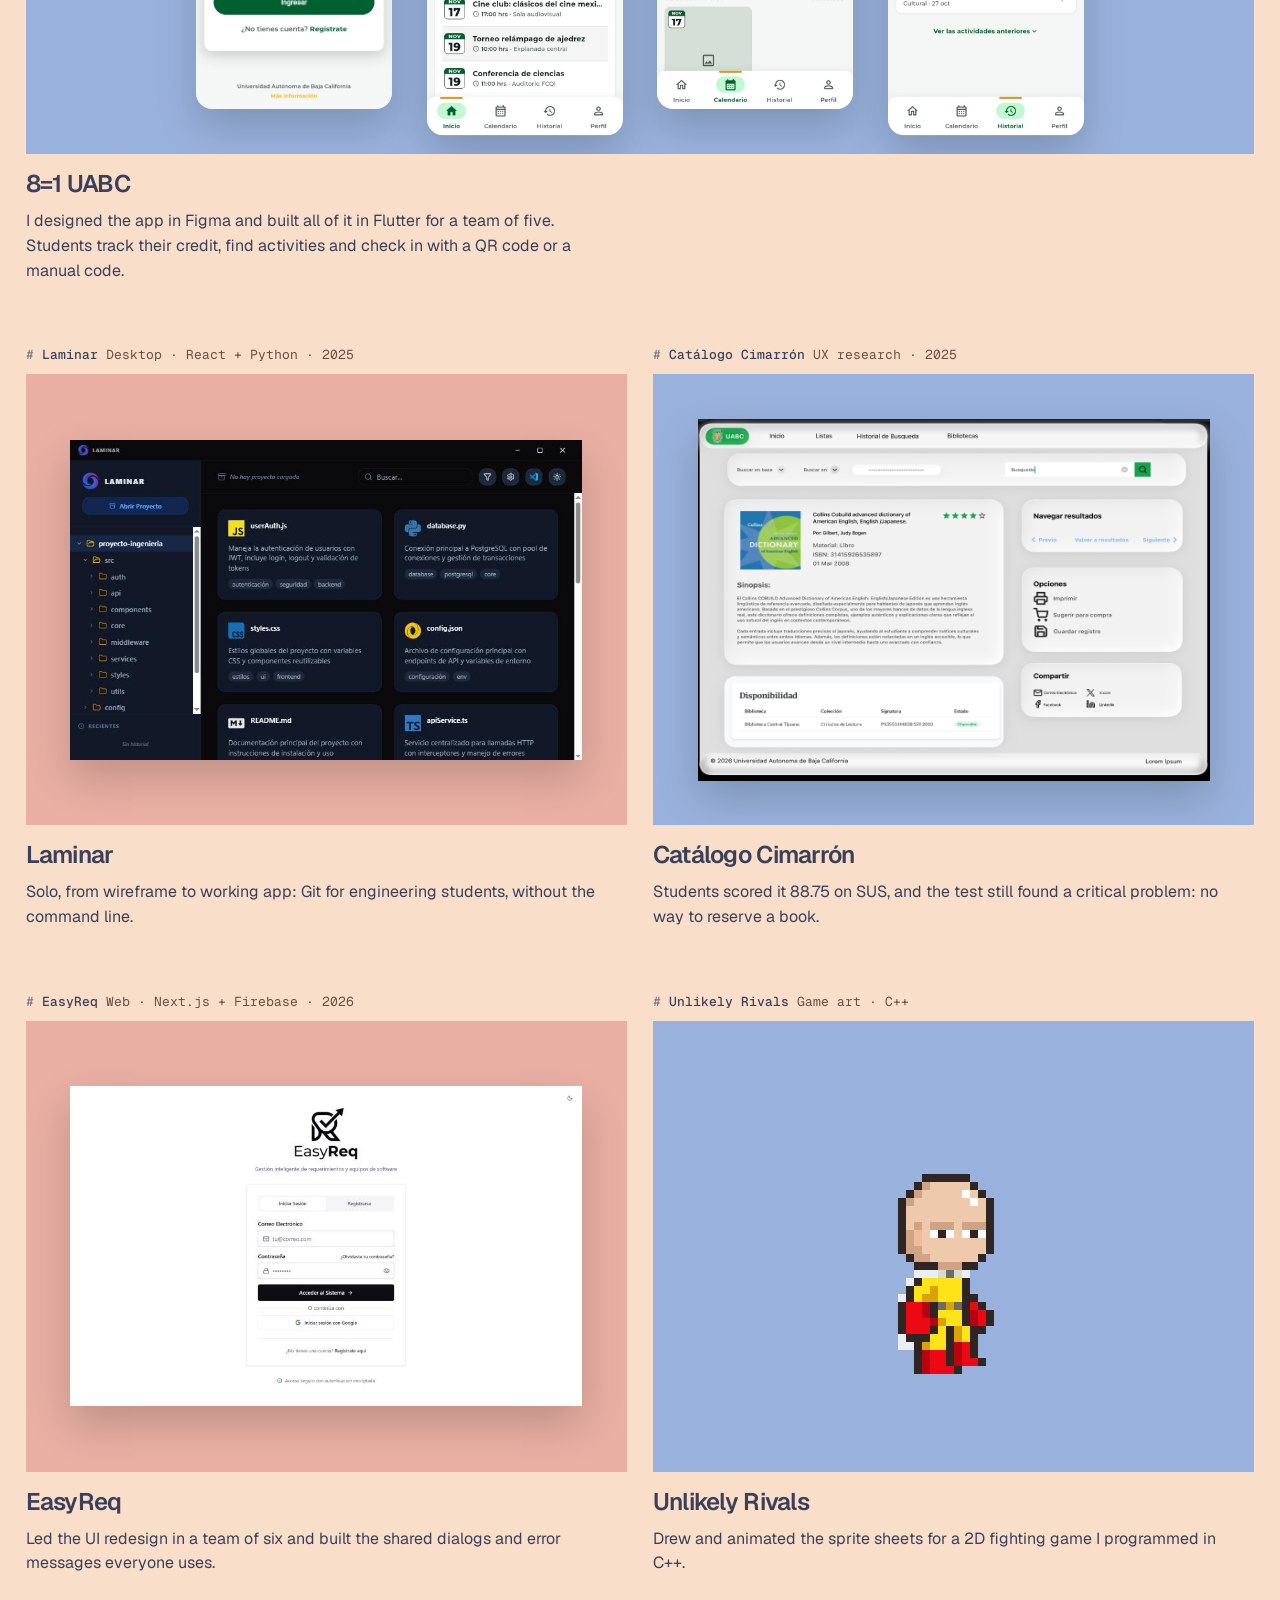
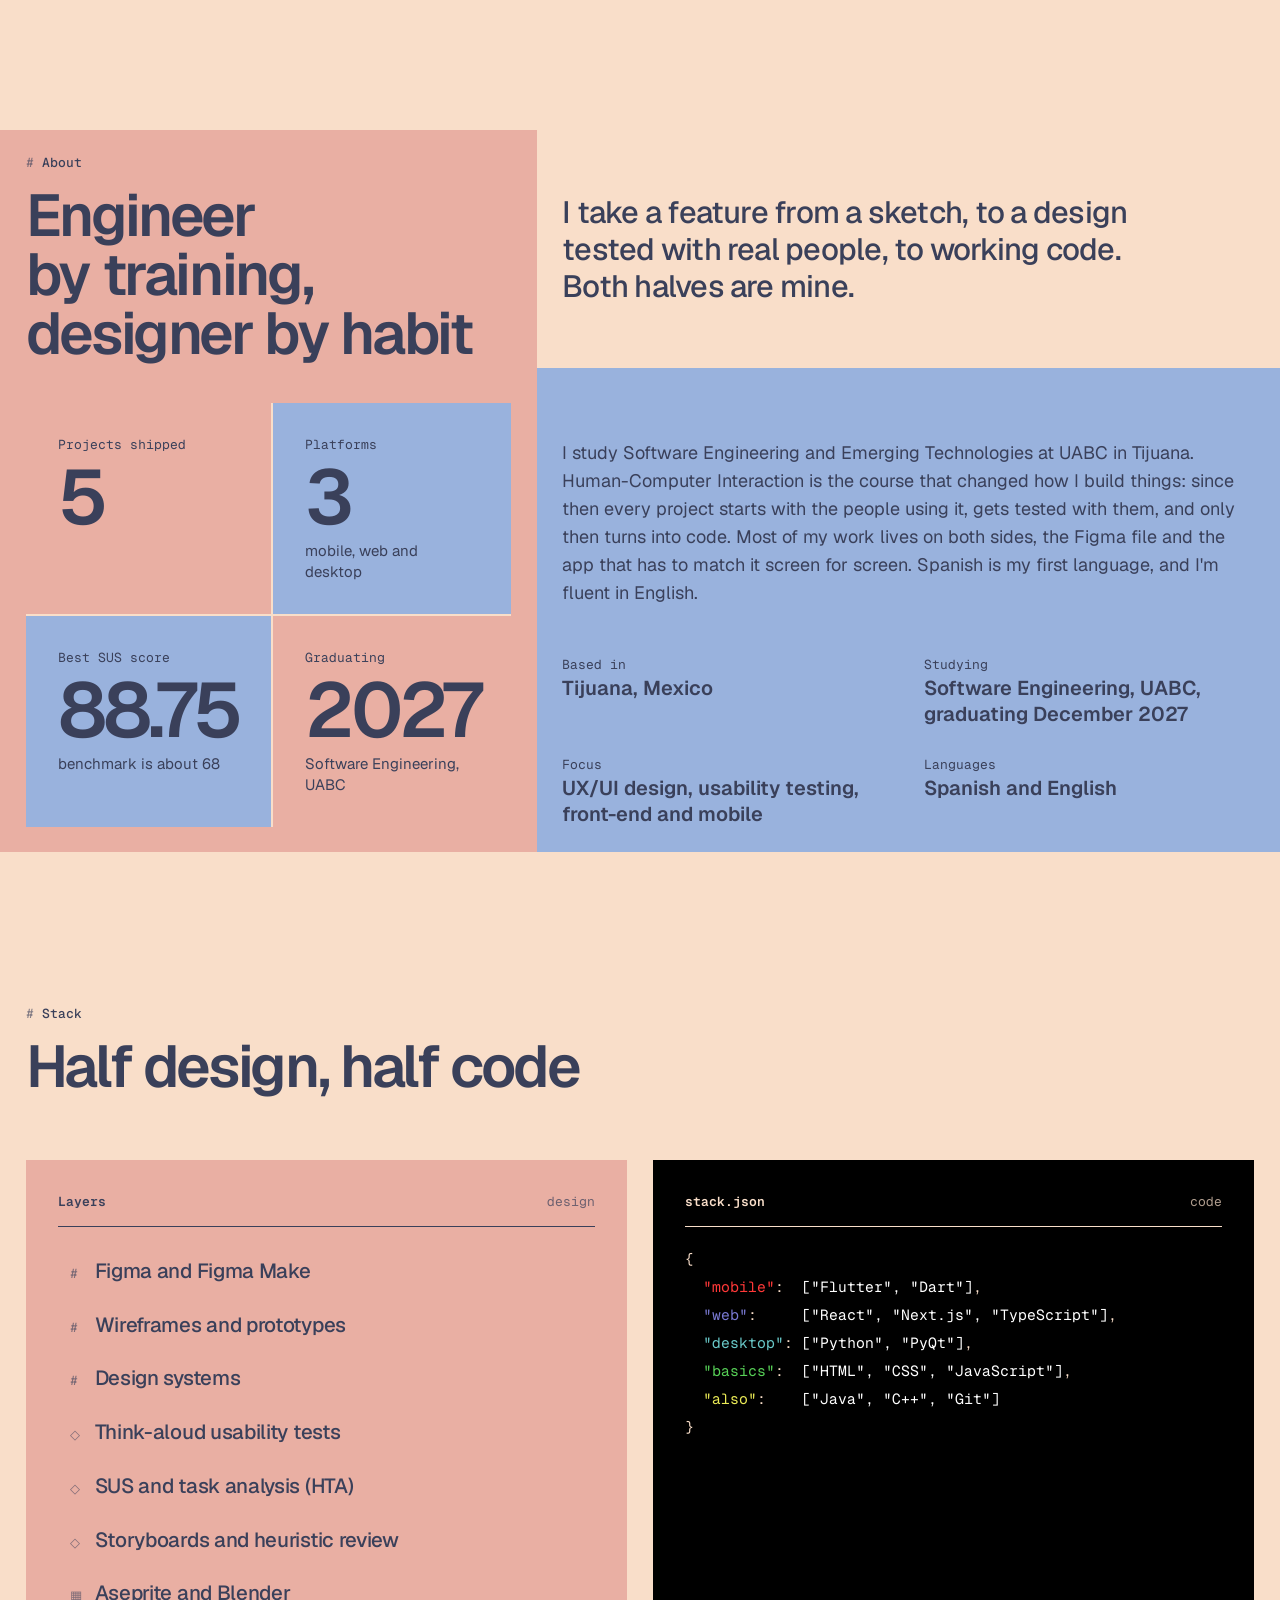
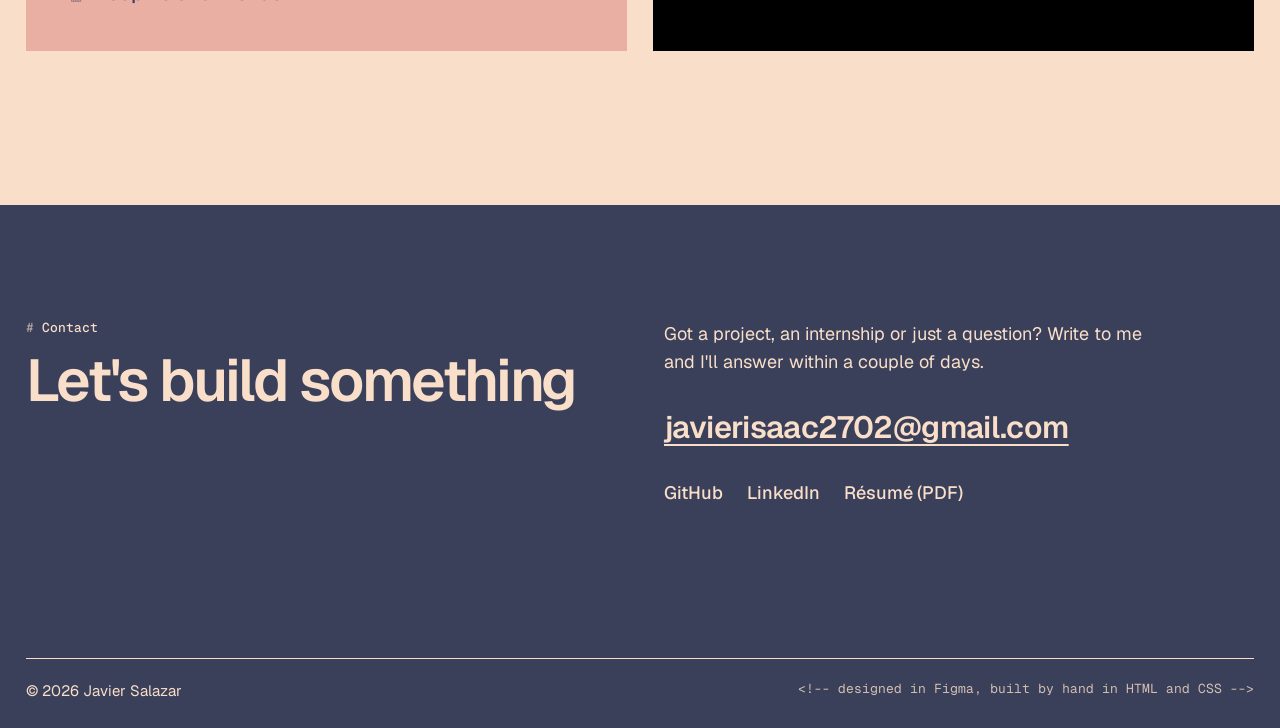
==== commit d9d2665d: "Black code panels and per-category colours in stack.json, email colour in footer" ====
--- a/index.html
+++ b/index.html
@@ -6,7 +6,7 @@
   <title>Javier Salazar, designer and developer</title>
   <meta name="description" content="Javier Salazar designs mobile, web and desktop products in Figma, tests them with people, and builds them in code. Software Engineering student at UABC in Tijuana.">
   <link rel="preload" href="fonts/geist-variable.woff2" as="font" type="font/woff2" crossorigin>
-  <link rel="stylesheet" href="style.css?v=6">
+  <link rel="stylesheet" href="style.css?v=7">
   <script src="menu.js" defer></script>
 </head>
 <body id="top">
@@ -172,11 +172,11 @@
         <figure class="panel panel-code reveal" aria-label="Programming stack written as a configuration file">
           <p class="panel-title">stack.json <span>code</span></p>
           <pre><code>{
-  <span class="c-attr">"mobile"</span>:  <span class="c-str">["Flutter", "Dart"]</span>,
-  <span class="c-attr">"web"</span>:     <span class="c-str">["React", "Next.js", "TypeScript"]</span>,
-  <span class="c-attr">"desktop"</span>: <span class="c-str">["Python", "PyQt"]</span>,
-  <span class="c-attr">"basics"</span>:  <span class="c-str">["HTML", "CSS", "JavaScript"]</span>,
-  <span class="c-attr">"also"</span>:    <span class="c-str">["Java", "C++", "Git"]</span>
+  <span class="c-attr" id="mobile">"mobile"</span>:  <span class="c-str">["Flutter", "Dart"]</span>,
+  <span class="c-attr" id="web">"web"</span>:     <span class="c-str">["React", "Next.js", "TypeScript"]</span>,
+  <span class="c-attr" id="desktop">"desktop"</span>: <span class="c-str">["Python", "PyQt"]</span>,
+  <span class="c-attr" id="basics">"basics"</span>:  <span class="c-str">["HTML", "CSS", "JavaScript"]</span>,
+  <span class="c-attr" id="also">"also"</span>:    <span class="c-str">["Java", "C++", "Git"]</span>
 }</code></pre>
         </figure>
       </div>
--- a/style.css
+++ b/style.css
@@ -131,7 +131,8 @@
 /* Code colours, taken from the palette */
 .c-tag { color: var(--powder-blush); }
 .c-attr { color: var(--powder-blue); }
-.c-str { color: var(--powder-petal); opacity: 0.85; }
+.c-str { color: white; }
+
 
 /* ---------- Header bar ---------- */
 .bar {
@@ -144,7 +145,7 @@
 }
 .wordmark {
   font-size: 1.125rem; font-weight: 600; letter-spacing: -0.02em; line-height: 1;
-  text-decoration: none; margin-right: auto;
+  text-decoration: none; margin-right: auto; white-space: nowrap;
 }
 /* "Now" line: what Javier is working on at the moment. Edit the text in each page's header. */
 .now { display: flex; align-items: center; gap: 8px; white-space: nowrap; font-family: var(--mono); font-size: var(--size-mono); }
@@ -198,14 +199,15 @@
   position: relative; min-width: 0;
   display: flex; flex-direction: column; justify-content: flex-end; align-items: flex-start;
   gap: clamp(28px, 4vw, 56px);
-  padding: clamp(28px, 3vw, 48px) var(--edge) var(--edge);
+  padding: clamp(20px, 2.4vw, 32px) var(--edge) var(--edge);
   background-color: var(--field-b);
   /* the dotted grid of a design canvas */
   background-image: radial-gradient(color-mix(in oklab, var(--ink) 22%, transparent) 1px, transparent 1.4px);
   background-size: 22px 22px;
   overflow: hidden;
 }
-.canvas > .frame-name { position: absolute; top: clamp(20px, 2.4vw, 32px); left: var(--edge); }
+/* In the flow, not floating: pushes the rest down so it can never sit on the selection. */
+.canvas > .frame-name { margin-bottom: auto; padding-bottom: 12px; }
 
 .selection {
   position: relative;
@@ -244,7 +246,7 @@
   position: relative;
   margin-top: 40px;
   padding: 22px 22px 18px;
-  background: var(--twilight-indigo); color: var(--powder-petal);
+  background: black; color: var(--powder-petal);
   outline: 1px solid color-mix(in oklab, var(--powder-petal) 25%, transparent);
   font-size: clamp(0.8rem, 1.05vw, 1rem); line-height: 1.7;
   max-width: 100%;
@@ -399,8 +401,13 @@
 }
 .layers li:hover { background: color-mix(in oklab, var(--ink) 10%, transparent); }
 .layer-icon { font-family: var(--mono); font-size: var(--size-mono); opacity: 0.6; width: 1em; }
-.panel-code { background: var(--twilight-indigo); color: var(--powder-petal); }
+.panel-code { background: black; color: var(--powder-petal); }
 .panel-code pre { font-size: clamp(0.85rem, 1.15vw, 1.05rem); line-height: 1.9; overflow-x: auto; }
+#mobile { color: hsl(0, 100%, 61%); }
+#web { color: hsl(240, 50%, 65%); }
+#desktop { color: hsl(180, 47%, 60%); }
+#basics { color: hsl(120, 57%, 58%); }
+#also { color: hsl(60, 79%, 63%); }
 
 /* ---------- Contact and footer ---------- */
 .contact {
@@ -417,6 +424,7 @@
   text-decoration: underline; text-decoration-thickness: 2px; text-underline-offset: 6px;
   transition: text-underline-offset 0.25s var(--ease);
   overflow-wrap: anywhere;
+  color: var(--deep-ink);
 }
 .email:hover { text-underline-offset: 10px; }
 .socials { display: flex; flex-wrap: wrap; gap: 24px; }
@@ -574,7 +582,6 @@
   .menu-button { display: inline; }
 
   .hero { grid-template-columns: 1fr; min-height: 0; }
-  .canvas { padding-top: 72px; }
   .selection { font-size: 17vw; }
   .hero-foot { flex-direction: column; align-items: start; }
   .hero-screens { min-height: 70svh; }
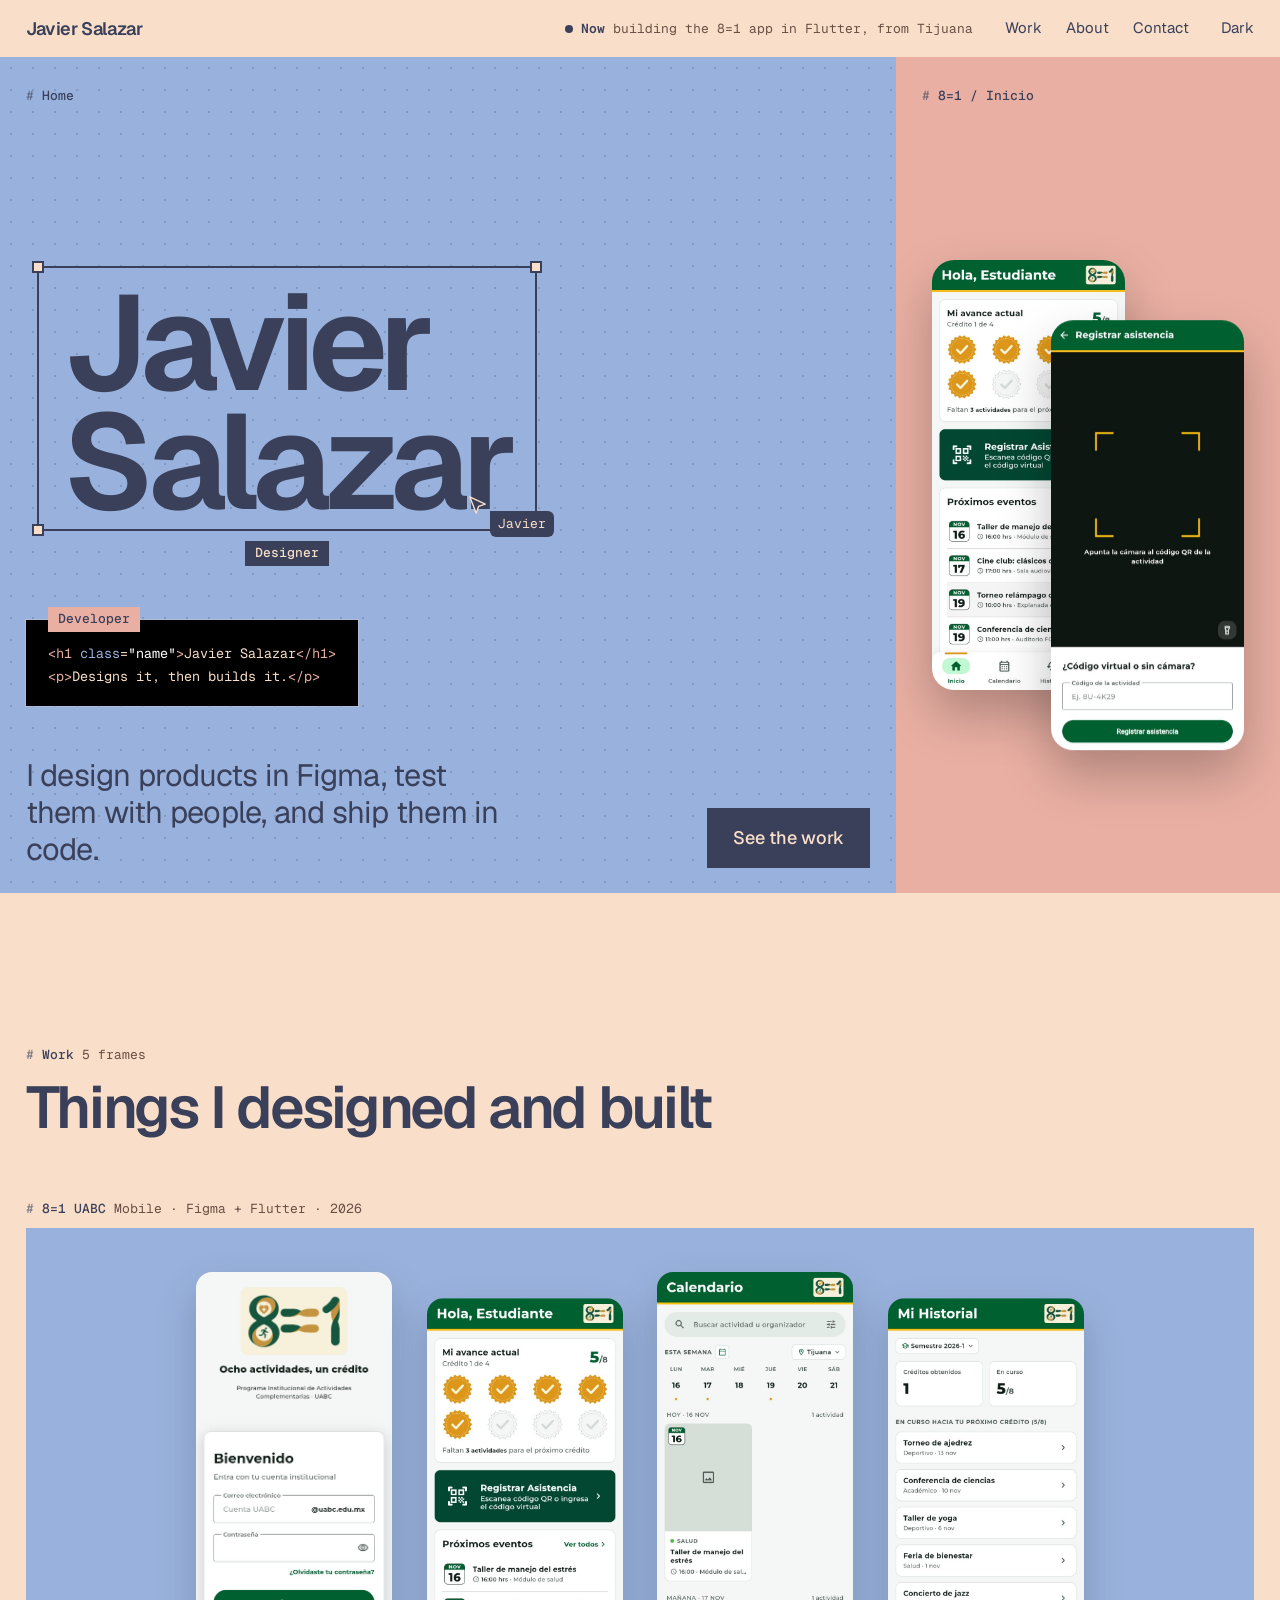
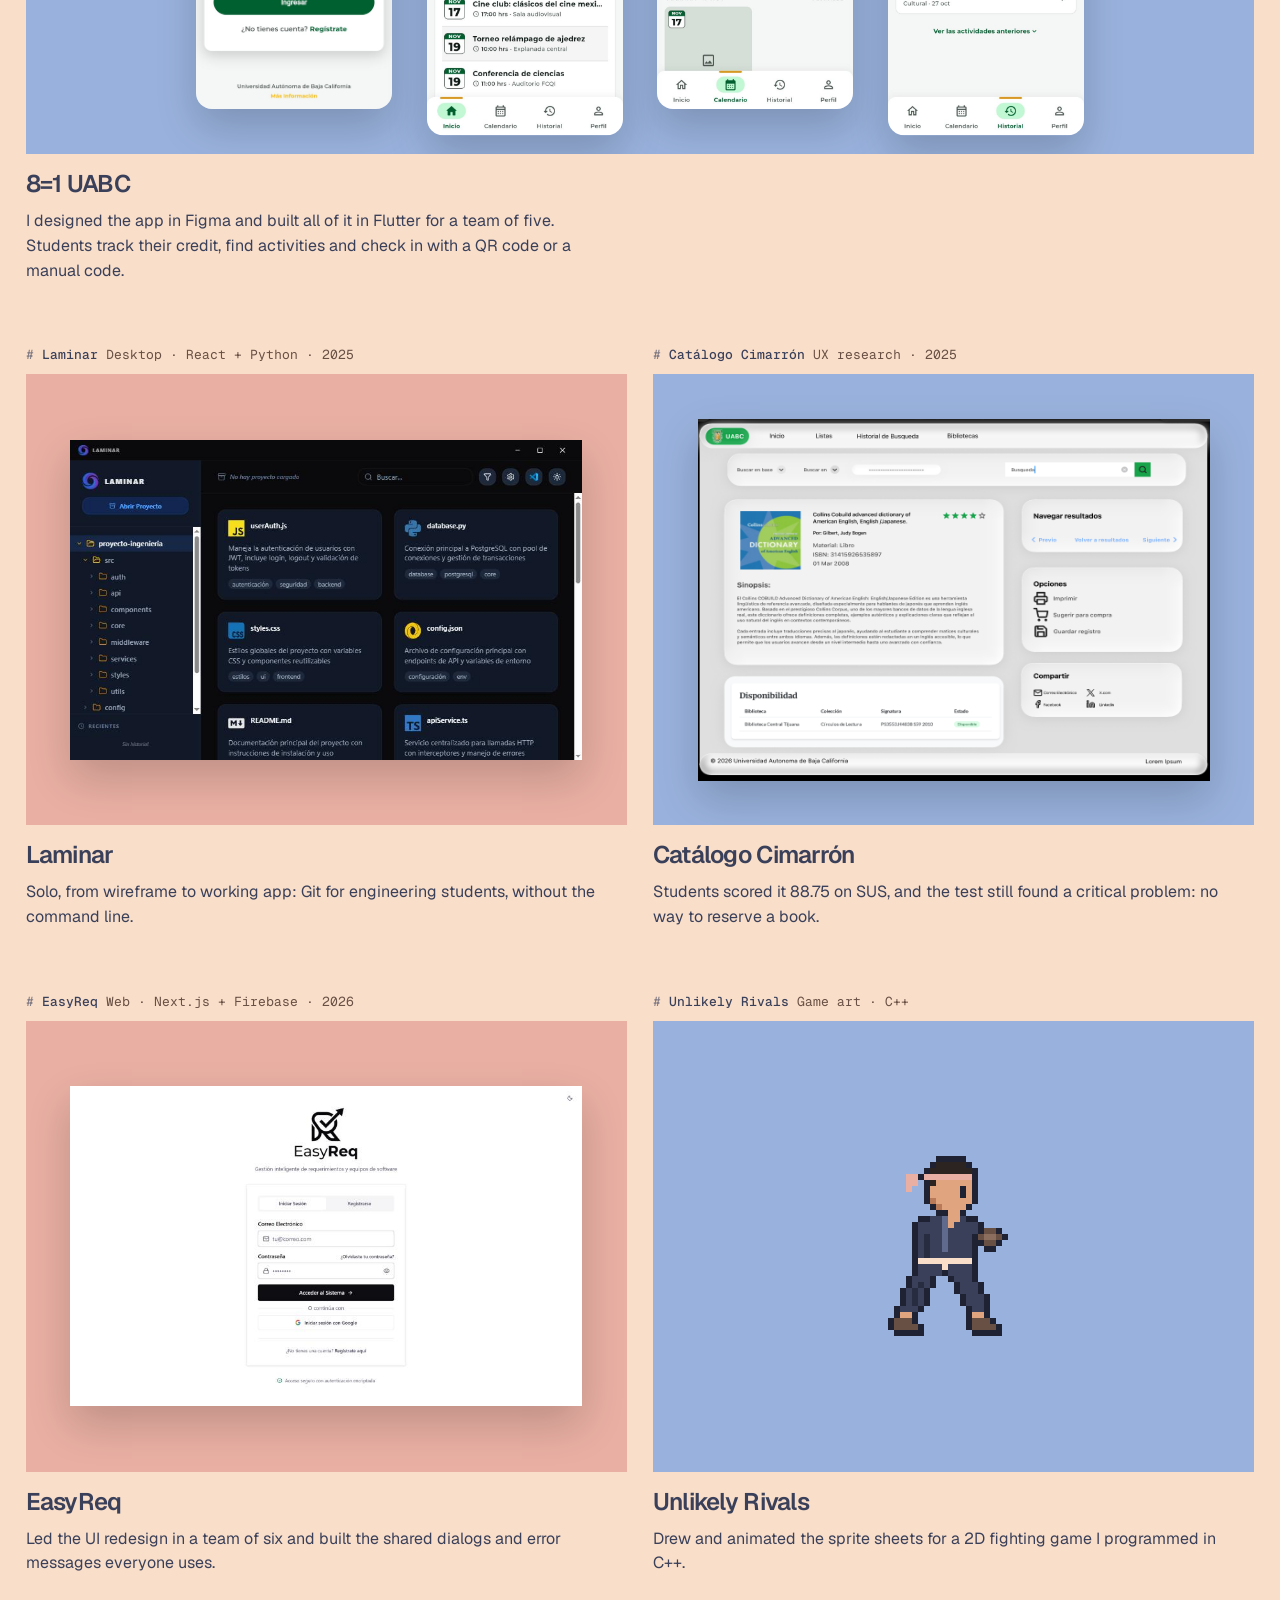
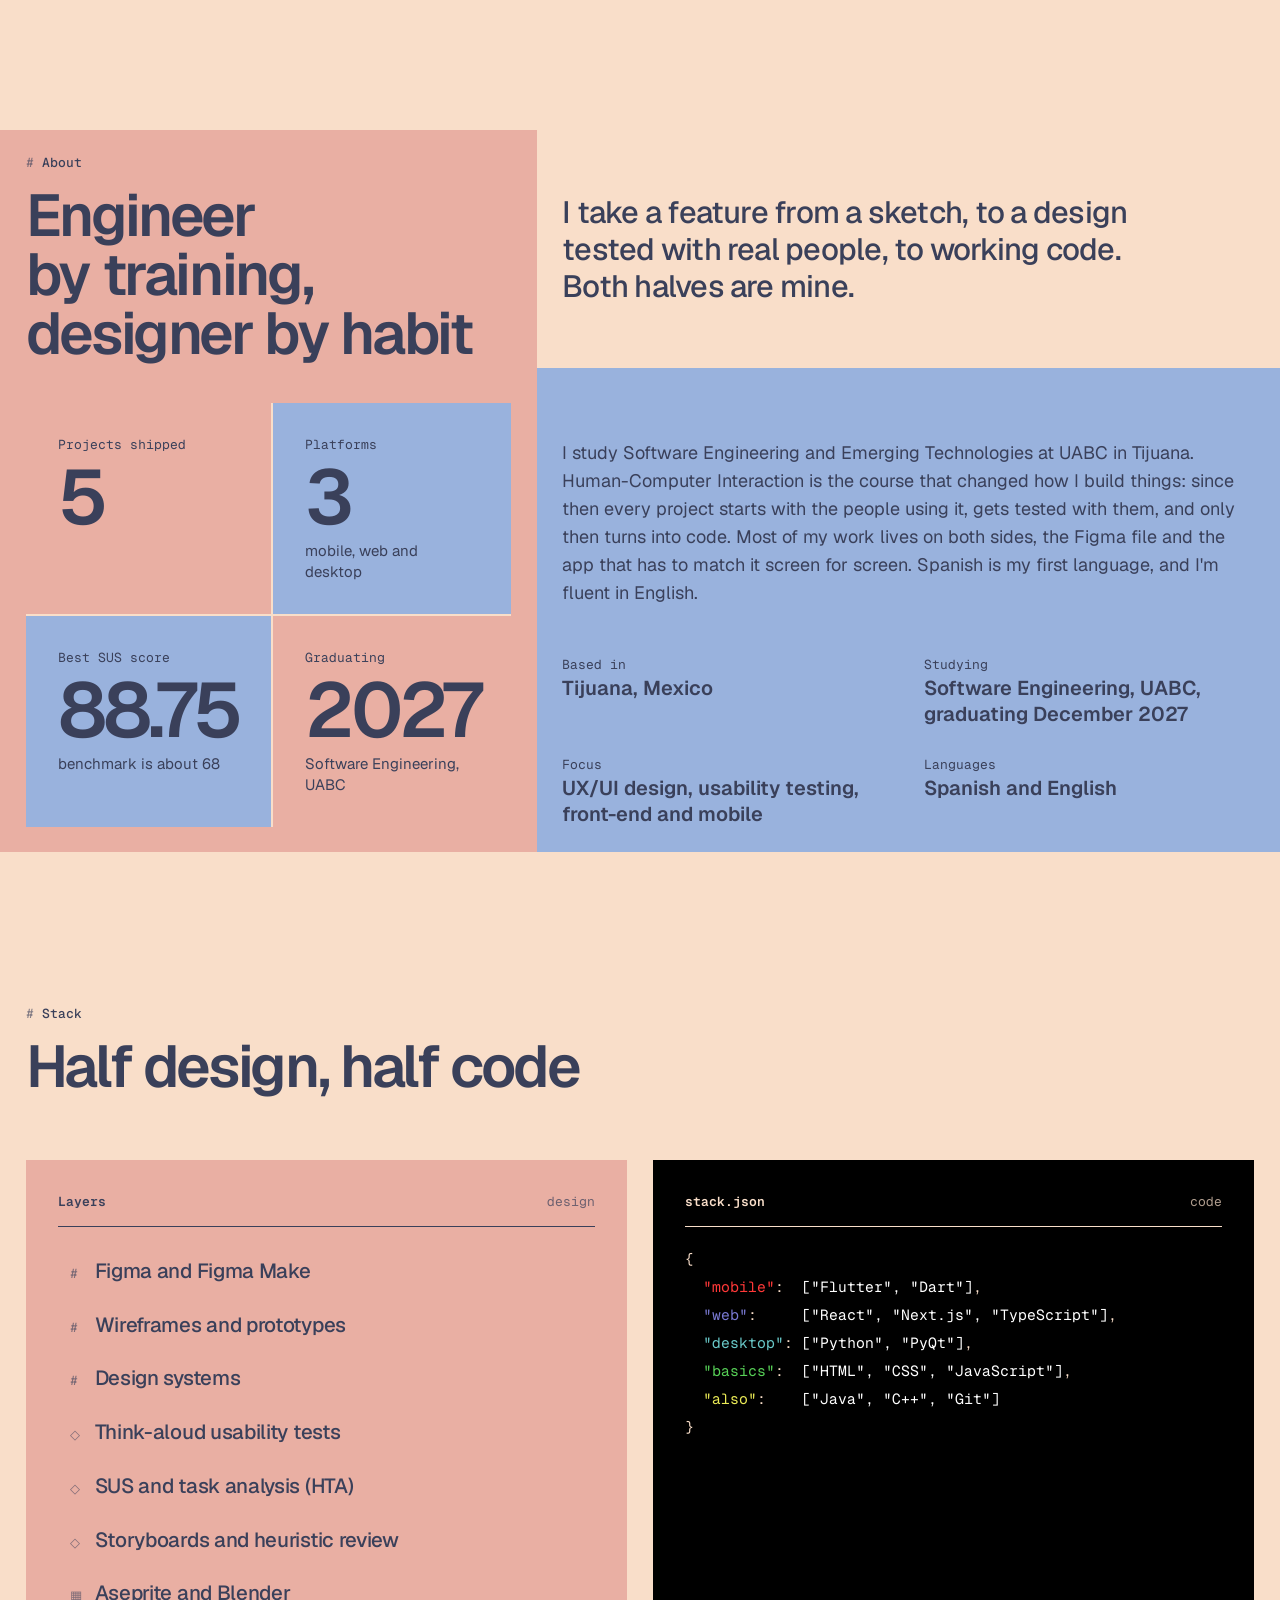
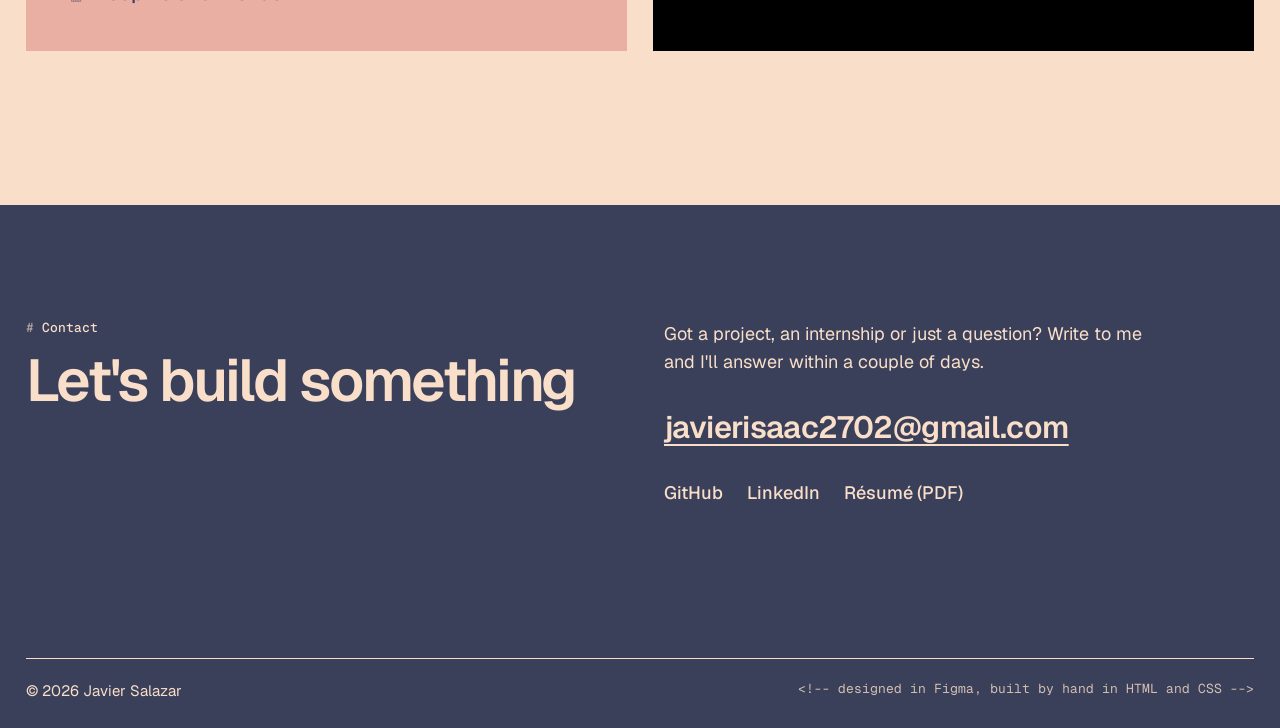
==== commit 9707eb96: "Replace the borrowed sprite with an original pixel-art fighter" ====
--- a/index.html
+++ b/index.html
@@ -6,7 +6,7 @@
   <title>Javier Salazar, designer and developer</title>
   <meta name="description" content="Javier Salazar designs mobile, web and desktop products in Figma, tests them with people, and builds them in code. Software Engineering student at UABC in Tijuana.">
   <link rel="preload" href="fonts/geist-variable.woff2" as="font" type="font/woff2" crossorigin>
-  <link rel="stylesheet" href="style.css?v=7">
+  <link rel="stylesheet" href="style.css?v=9">
   <script src="menu.js" defer></script>
 </head>
 <body id="top">
@@ -117,7 +117,7 @@
         <li class="work">
           <a href="work/pixel-art.html">
             <span class="frame-name"><span class="frame-icon" aria-hidden="true">#</span> Unlikely Rivals <span class="count">Game art · C++</span></span>
-            <span class="shot shot-sprite"><span class="sprite" role="img" aria-label="Pixel art fighter in a walking loop"></span></span>
+            <span class="shot shot-sprite"><span class="sprite" role="img" aria-label="Pixel art fighter with a headband in a walking loop"></span></span>
             <h3>Unlikely Rivals</h3>
             <p class="blurb">Drew and animated the sprite sheets for a 2D fighting game I programmed in C++.</p>
           </a>
--- a/style.css
+++ b/style.css
@@ -331,17 +331,17 @@
 .work h3 { margin-top: 6px; font-size: 1.5rem; font-weight: 600; letter-spacing: -0.03em; line-height: 1.2; }
 .work .blurb { font-size: 1rem; max-width: 52ch; color: var(--ink); }
 
-/* Pixel art: a 4-frame walk cycle from the sprite sheet, scaled up without smoothing. */
+/* Pixel art: a 4-frame walk cycle (24x32 px frames), scaled up 6x without smoothing. */
 .sprite {
-  display: block; width: 128px; height: 256px;
-  background: url("img/pixel/sprite.png") 0 -256px / 512px 1280px no-repeat;
+  display: block; width: 144px; height: 192px;
+  background: url("img/pixel/sprite.png") 0 0 / 576px 192px no-repeat;
   image-rendering: pixelated;
   transition: transform 0.6s var(--ease);
 }
 @media (prefers-reduced-motion: no-preference) {
-  .sprite { animation: walk 0.6s steps(4) infinite; }
-}
-@keyframes walk { to { background-position-x: -512px; } }
+  .sprite { animation: walk 0.7s steps(4) infinite; }
+}
+@keyframes walk { to { background-position-x: -576px; } }
 
 /* ---------- About ---------- */
 .about {
@@ -551,6 +551,7 @@
 .case-next:hover strong { transform: translateX(12px); }
 .case-sprite { display: grid; place-items: center; padding: clamp(40px, 6vw, 96px); background: var(--powder-blue); }
 .case-sprite .sprite { transform: scale(1.5); margin: 64px 0; }
+.case-sprite .note { margin-top: 0; color: var(--twilight-indigo); }
 
 @media (max-width: 900px) {
   .steps, .numbers { grid-template-columns: 1fr 1fr; }
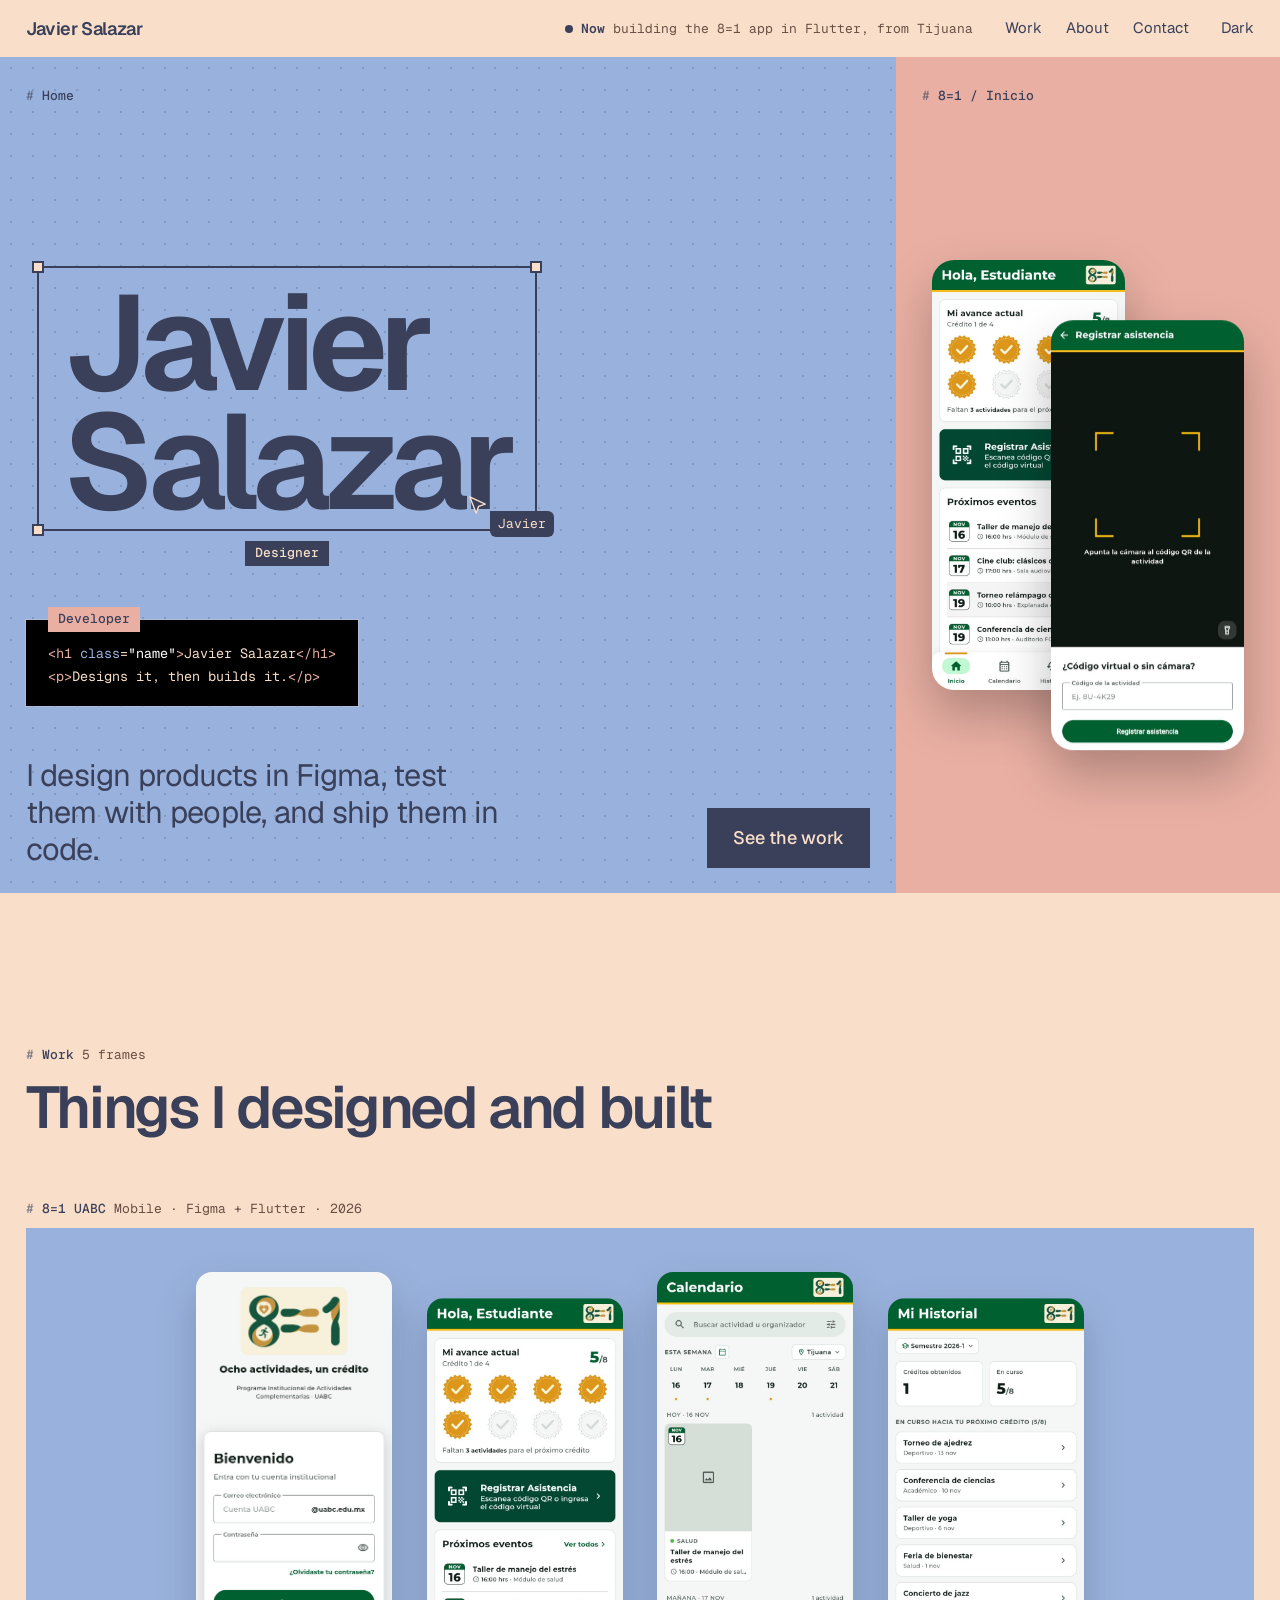
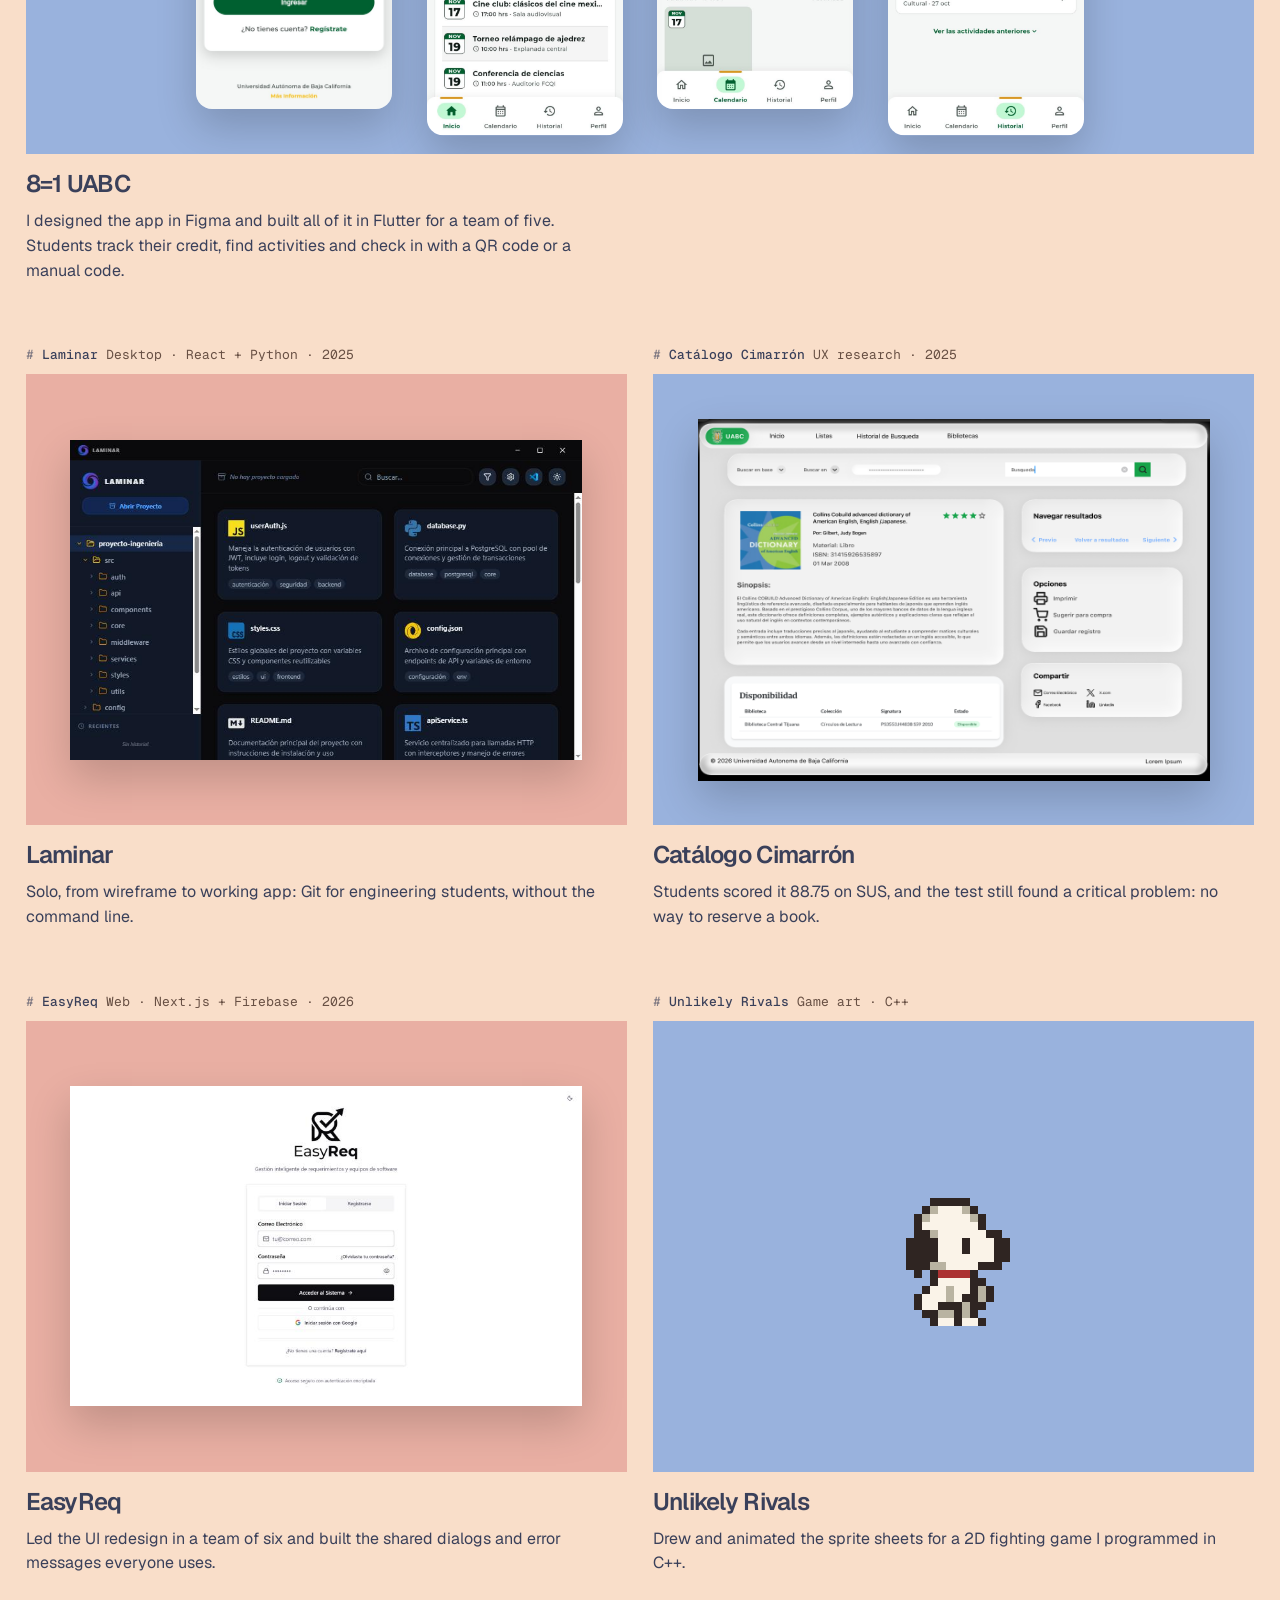
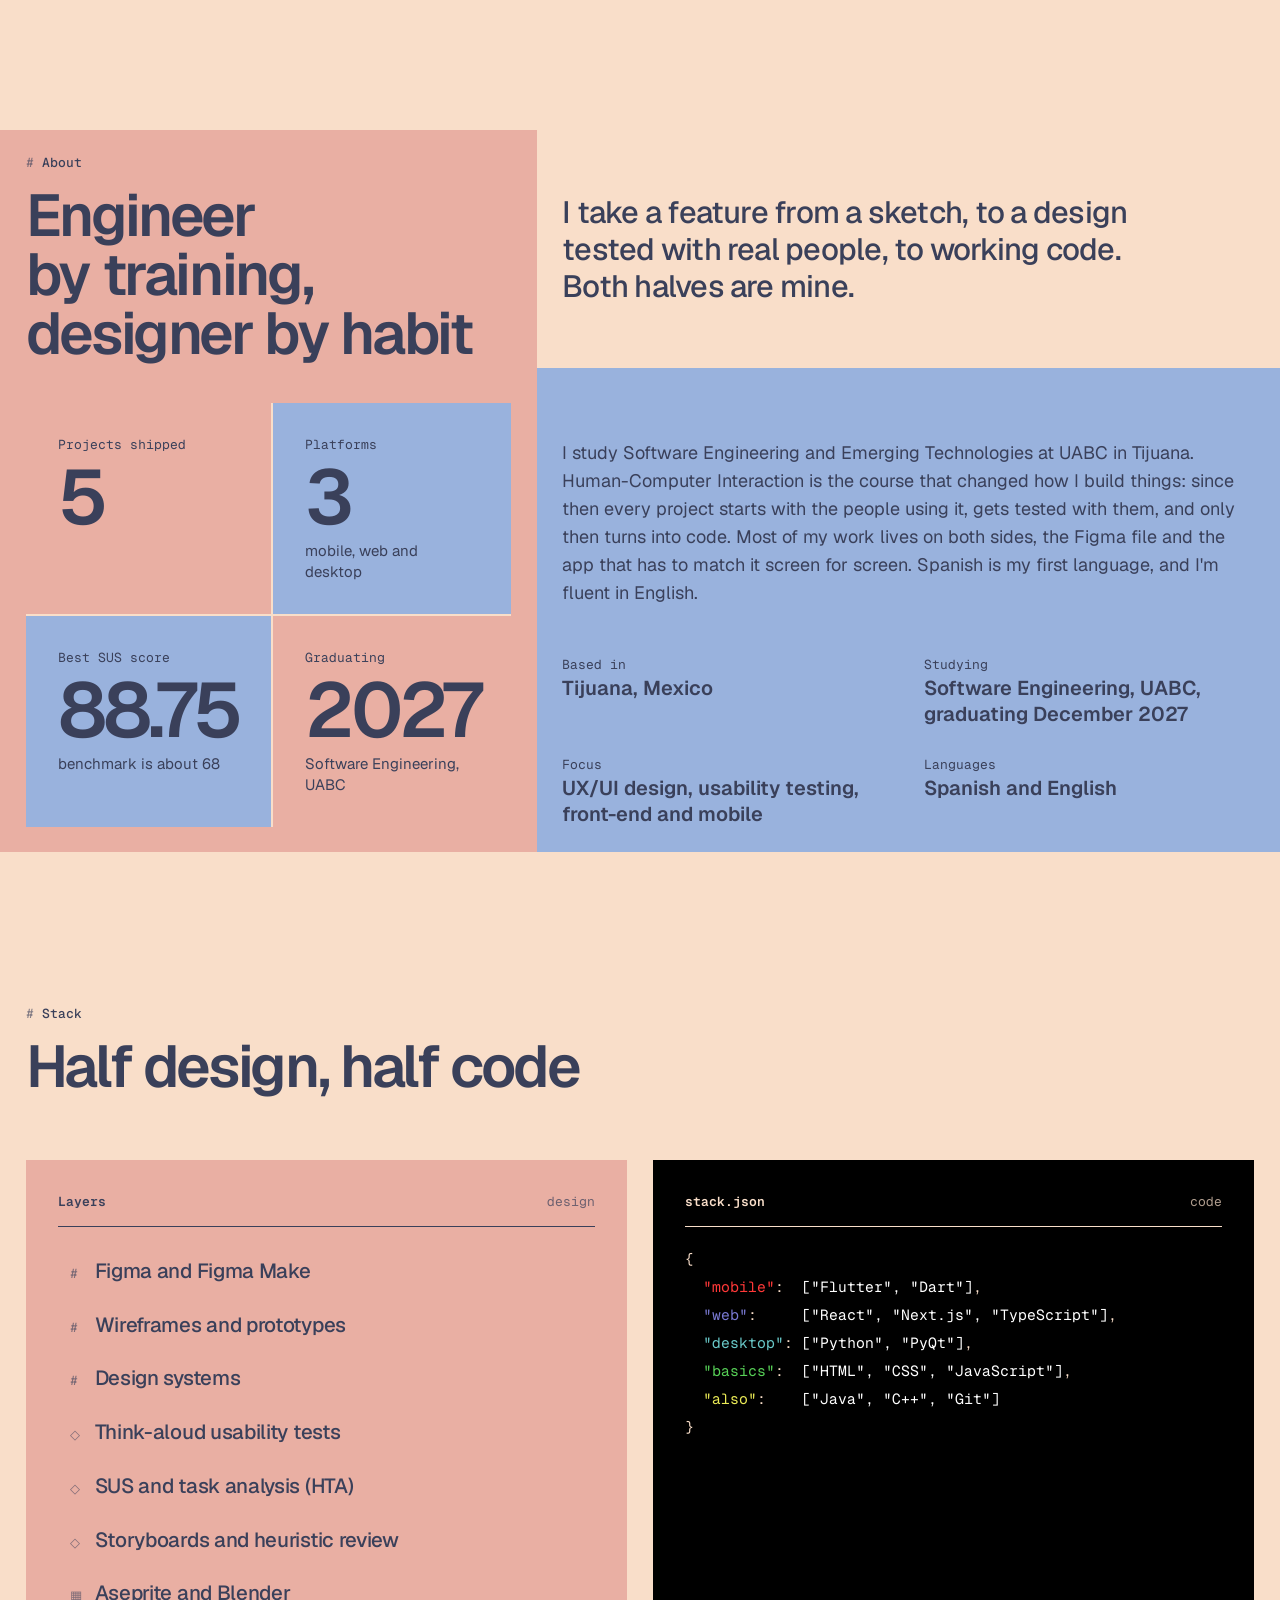
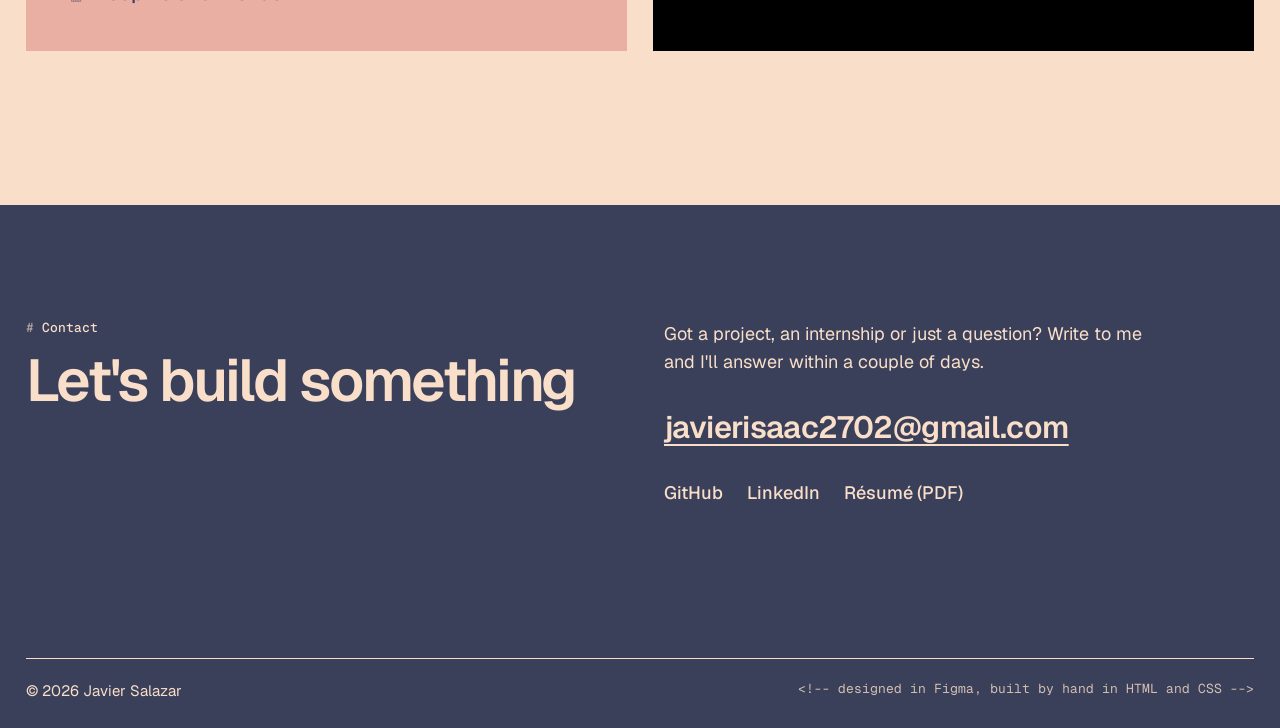
==== commit 851e5c0f: "Use Javier's own Snoopy fighter sprites (walk, punch, kick) for Unlikely Rivals" ====
--- a/index.html
+++ b/index.html
@@ -6,7 +6,7 @@
   <title>Javier Salazar, designer and developer</title>
   <meta name="description" content="Javier Salazar designs mobile, web and desktop products in Figma, tests them with people, and builds them in code. Software Engineering student at UABC in Tijuana.">
   <link rel="preload" href="fonts/geist-variable.woff2" as="font" type="font/woff2" crossorigin>
-  <link rel="stylesheet" href="style.css?v=9">
+  <link rel="stylesheet" href="style.css?v=10">
   <script src="menu.js" defer></script>
 </head>
 <body id="top">
@@ -117,7 +117,7 @@
         <li class="work">
           <a href="work/pixel-art.html">
             <span class="frame-name"><span class="frame-icon" aria-hidden="true">#</span> Unlikely Rivals <span class="count">Game art · C++</span></span>
-            <span class="shot shot-sprite"><span class="sprite" role="img" aria-label="Pixel art fighter with a headband in a walking loop"></span></span>
+            <span class="shot shot-sprite"><span class="sprite" role="img" aria-label="Pixel art Snoopy fighter in a walking loop"></span></span>
             <h3>Unlikely Rivals</h3>
             <p class="blurb">Drew and animated the sprite sheets for a 2D fighting game I programmed in C++.</p>
           </a>
--- a/style.css
+++ b/style.css
@@ -331,17 +331,20 @@
 .work h3 { margin-top: 6px; font-size: 1.5rem; font-weight: 600; letter-spacing: -0.03em; line-height: 1.2; }
 .work .blurb { font-size: 1rem; max-width: 52ch; color: var(--ink); }
 
-/* Pixel art: a 4-frame walk cycle (24x32 px frames), scaled up 6x without smoothing. */
+/* Pixel art: 4-frame strips of 20x20 px sprites, scaled up without smoothing. */
 .sprite {
-  display: block; width: 144px; height: 192px;
-  background: url("img/pixel/sprite.png") 0 0 / 576px 192px no-repeat;
+  --s: 8;
+  display: block; width: calc(20px * var(--s)); height: calc(20px * var(--s));
+  background: url("img/pixel/walk.png") 0 0 / calc(80px * var(--s)) 100% no-repeat;
   image-rendering: pixelated;
   transition: transform 0.6s var(--ease);
 }
+.sprite-punch { background-image: url("img/pixel/punch.png"); }
+.sprite-kick { background-image: url("img/pixel/kick.png"); }
 @media (prefers-reduced-motion: no-preference) {
-  .sprite { animation: walk 0.7s steps(4) infinite; }
-}
-@keyframes walk { to { background-position-x: -576px; } }
+  .sprite { animation: walk 0.6s steps(4) infinite; }
+}
+@keyframes walk { to { background-position-x: calc(-80px * var(--s)); } }
 
 /* ---------- About ---------- */
 .about {
@@ -550,8 +553,11 @@
 .case-next strong { font-size: clamp(2.5rem, 6vw, 6rem); font-weight: 650; letter-spacing: -0.045em; line-height: 0.95; transition: transform 0.4s var(--ease); }
 .case-next:hover strong { transform: translateX(12px); }
 .case-sprite { display: grid; place-items: center; padding: clamp(40px, 6vw, 96px); background: var(--powder-blue); }
-.case-sprite .sprite { transform: scale(1.5); margin: 64px 0; }
-.case-sprite .note { margin-top: 0; color: var(--twilight-indigo); }
+.case-sprite .sprite { --s: 14; }
+.moves { display: flex; flex-wrap: wrap; justify-content: center; gap: clamp(24px, 4vw, 64px); margin-top: 40px; }
+.moves figure { display: grid; justify-items: center; gap: 10px; }
+.moves .sprite { --s: 7; }
+.moves figcaption { font-family: var(--mono); font-size: var(--size-mono); color: var(--twilight-indigo); }
 
 @media (max-width: 900px) {
   .steps, .numbers { grid-template-columns: 1fr 1fr; }
